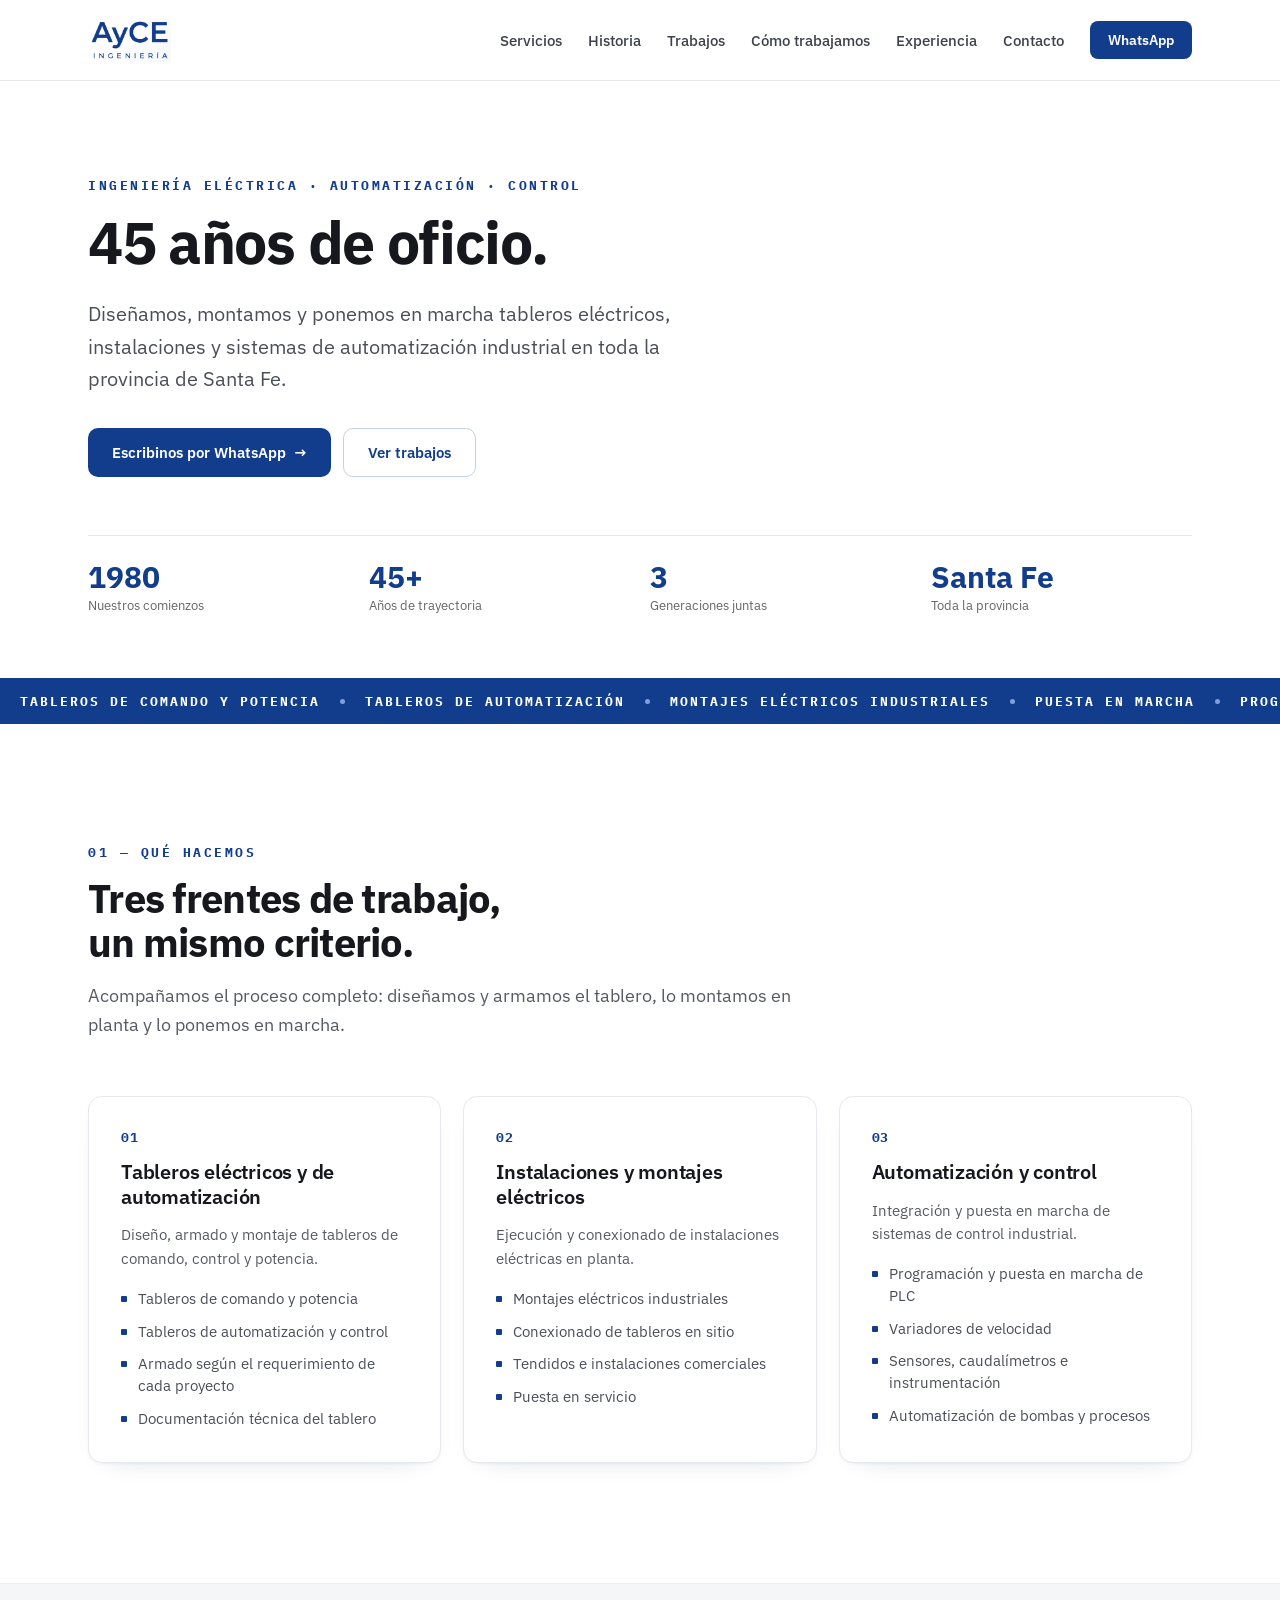
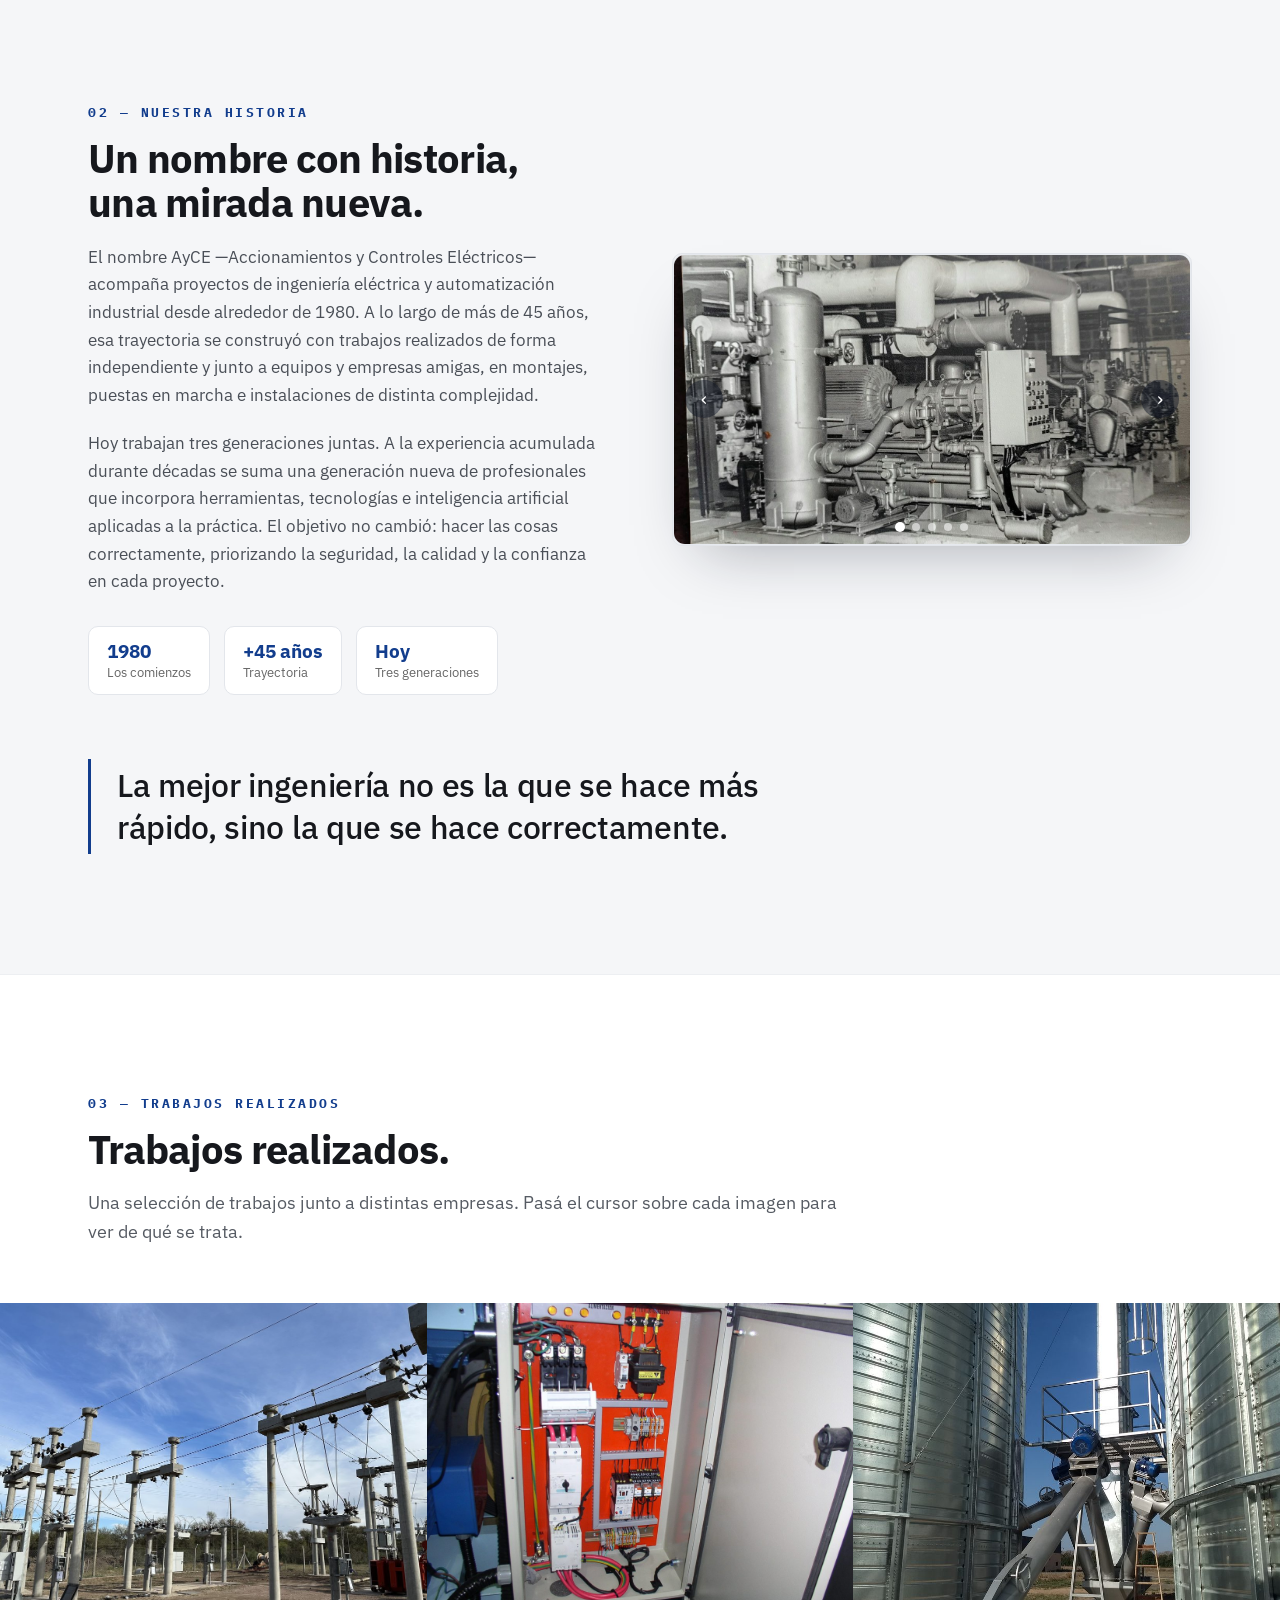
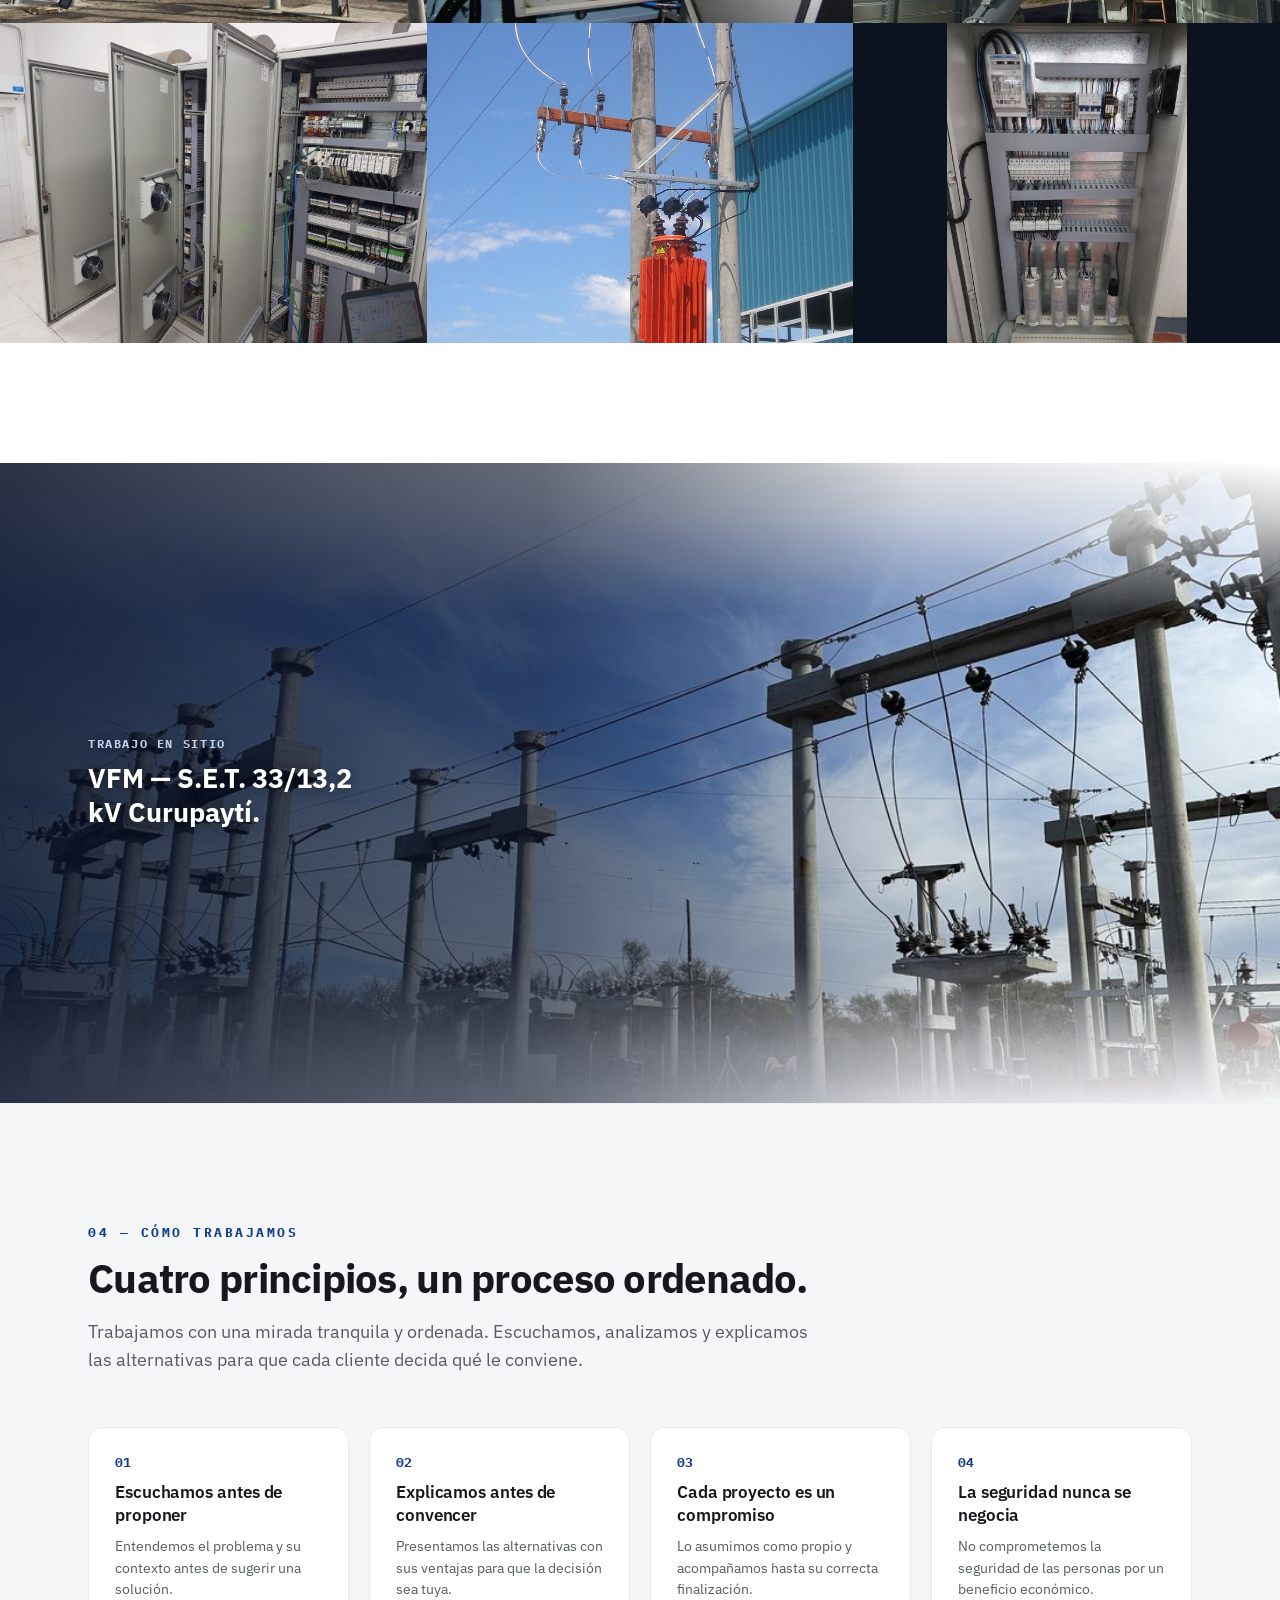
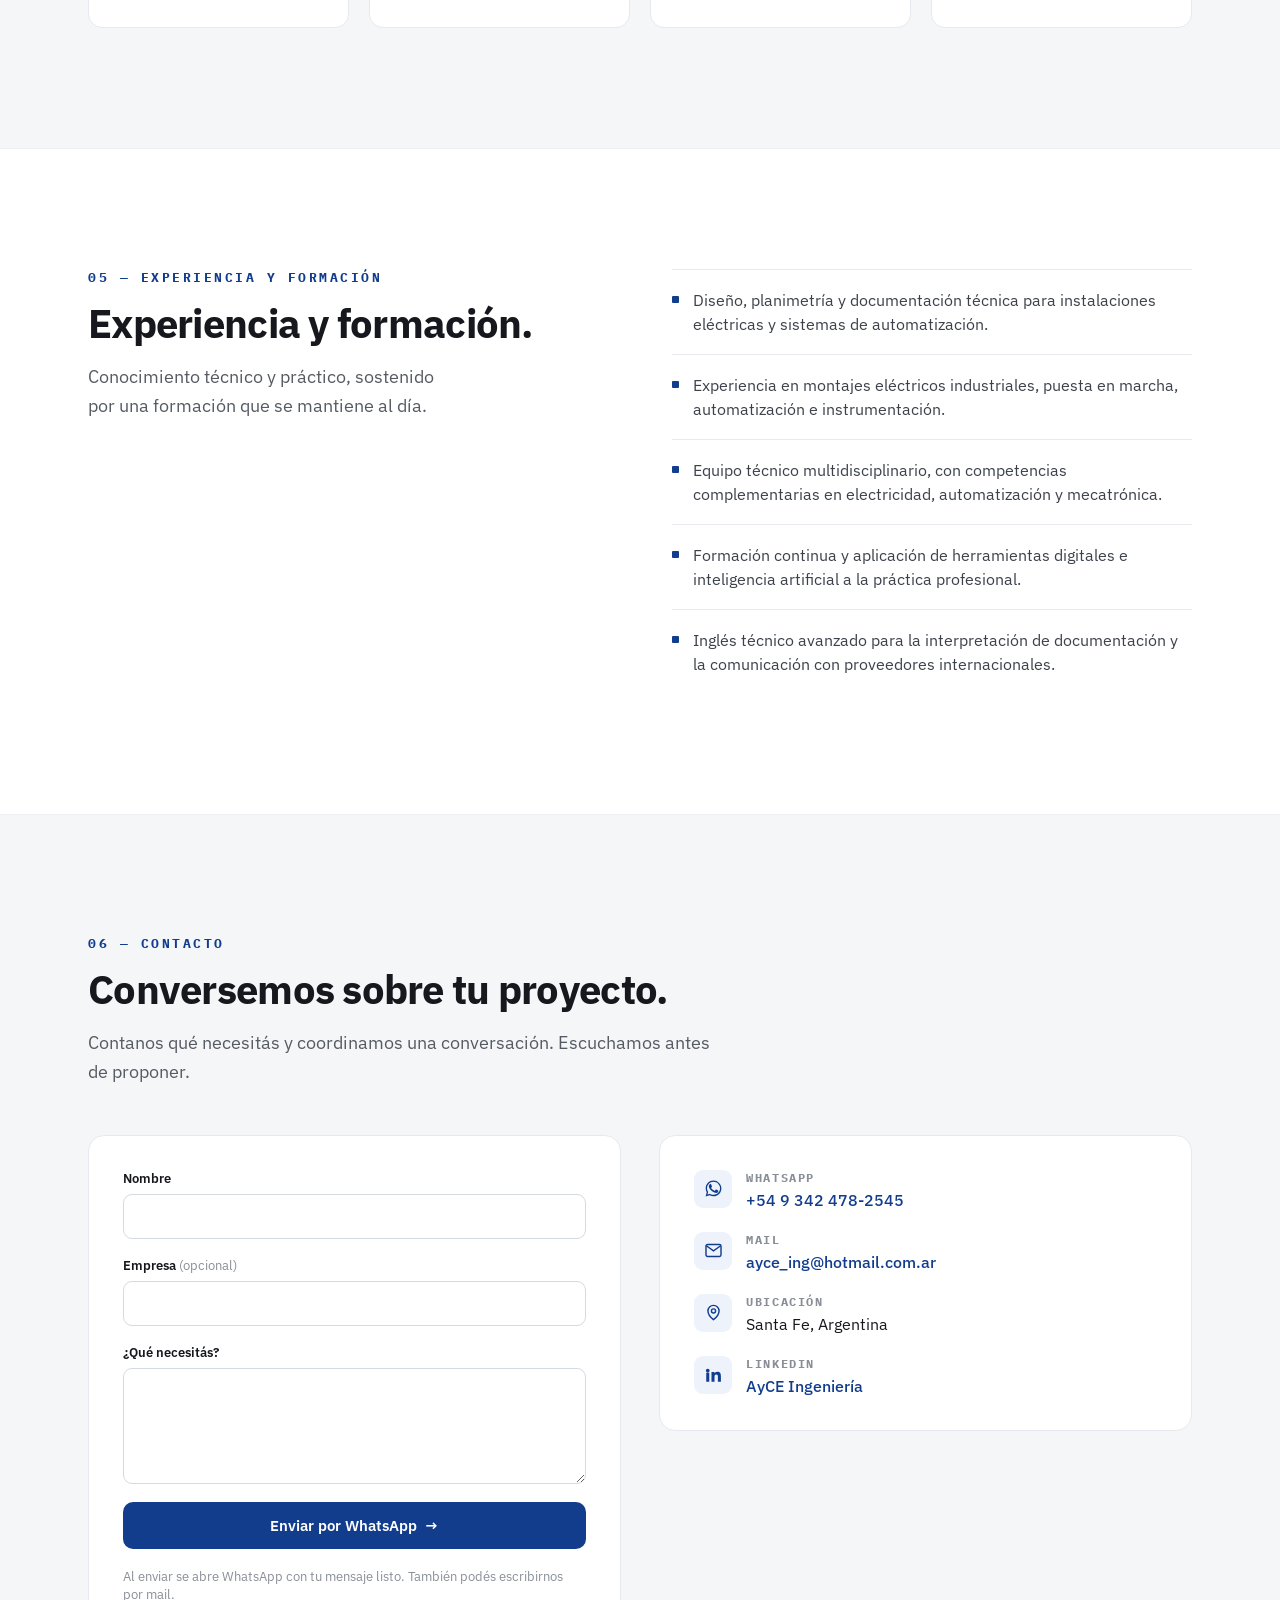
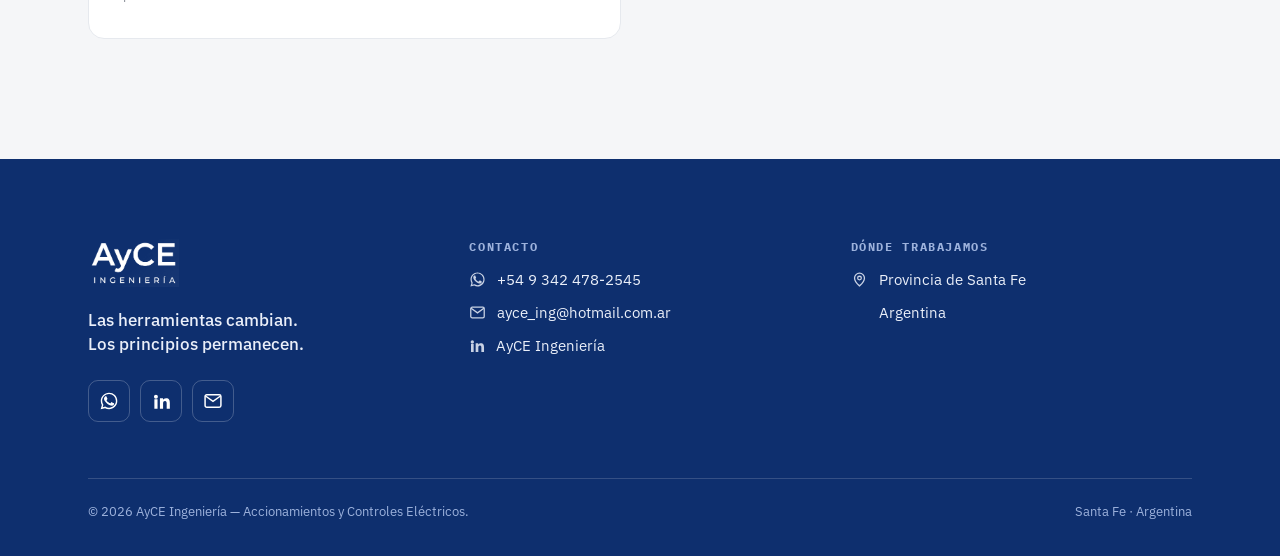
==== index.html @ 4e1f0433 "Fix final imagenes seccion 3" ====
<!DOCTYPE html>
<html lang="es">
<head>
<meta charset="utf-8">
<meta name="viewport" content="width=device-width, initial-scale=1">
<title>AyCE Ingeniería — Ingeniería eléctrica y automatización en Santa Fe</title>
<meta name="description" content="Diseñamos, montamos y ponemos en marcha tableros eléctricos, instalaciones y sistemas de automatización industrial en la provincia de Santa Fe. 45 años de oficio, con las herramientas de hoy.">
<link rel="canonical" href="https://ayceingenieria.com.ar/">
<meta name="theme-color" content="#123D8D">

<meta property="og:type" content="website">
<meta property="og:locale" content="es_AR">
<meta property="og:site_name" content="AyCE Ingeniería">
<meta property="og:title" content="AyCE Ingeniería — Ingeniería eléctrica y automatización en Santa Fe">
<meta property="og:description" content="Tableros, instalaciones y automatización industrial en Santa Fe. 45 años de oficio, con las herramientas de hoy.">
<meta property="og:url" content="https://ayceingenieria.com.ar/">
<meta property="og:image" content="https://ayceingenieria.com.ar/assets/og-card-ayce.jpg">
<meta property="og:image:width" content="1200">
<meta property="og:image:height" content="630">
<meta name="twitter:card" content="summary_large_image">
<meta name="twitter:title" content="AyCE Ingeniería — Ingeniería eléctrica y automatización en Santa Fe">
<meta name="twitter:description" content="Tableros, instalaciones y automatización industrial en Santa Fe.">
<meta name="twitter:image" content="https://ayceingenieria.com.ar/assets/og-card-ayce.jpg">

<link rel="icon" type="image/png" sizes="32x32" href="assets/favicon-32.png">
<link rel="icon" type="image/png" sizes="512x512" href="assets/favicon-512.png">
<link rel="apple-touch-icon" href="assets/apple-touch-icon.png">

<script type="application/ld+json">{"@context":"https://schema.org","@type":"ProfessionalService","name":"AyCE Ingeniería","alternateName":"Accionamientos y Controles Eléctricos","description":"Ingeniería eléctrica, automatización y control industrial en la provincia de Santa Fe, Argentina. Tableros eléctricos y de automatización, instalaciones y montajes, puesta en marcha de sistemas de control.","url":"https://ayceingenieria.com.ar/","email":"ayce_ing@hotmail.com.ar","telephone":"+5493424782545","areaServed":{"@type":"State","name":"Santa Fe, Argentina"},"address":{"@type":"PostalAddress","addressRegion":"Santa Fe","addressCountry":"AR"},"sameAs":["https://www.linkedin.com/company/ayce-ingeniería"],"knowsAbout":["Tableros eléctricos","Tableros de automatización","Automatización industrial","PLC","Variadores de velocidad","Instalaciones eléctricas","Puesta en marcha","Instrumentación"]}</script>

<link rel="preconnect" href="https://fonts.googleapis.com">
<link rel="preconnect" href="https://fonts.gstatic.com" crossorigin>
<link href="https://fonts.googleapis.com/css2?family=IBM+Plex+Mono:wght@400;500;700&family=IBM+Plex+Sans:wght@400;500;600;700&display=swap" rel="stylesheet">

<style>
:root{
  --azul:#123D8D; --azul-osc:#0E2F6E; --azul-claro:#EDF2FB; --borde-azul:#C4D0E8;
  --tinta:#16181D; --texto:#3c414a; --texto-2:#565b63; --tenue:#8a8f97;
  --linea:#E6E9EE; --linea-2:#E8E8E8; --fondo-2:#F5F6F8;
  --mono:'IBM Plex Mono',ui-monospace,monospace;
}
*{box-sizing:border-box;margin:0;padding:0}
html{scroll-behavior:smooth}
body{font-family:'IBM Plex Sans',system-ui,-apple-system,sans-serif;color:var(--tinta);background:#fff;-webkit-font-smoothing:antialiased;text-rendering:optimizeLegibility;overflow-x:hidden}
img{display:block;max-width:100%}
a{color:var(--azul);text-decoration:none}
a:hover{color:var(--azul-osc)}
button{font-family:inherit}
:focus-visible{outline:2px solid var(--azul);outline-offset:3px;border-radius:3px}
::selection{background:var(--azul);color:#fff}
ul,ol{list-style:none}

.wrap{max-width:1200px;margin:0 auto;padding:0 clamp(20px,5vw,48px)}
section{scroll-margin-top:96px}
@media(max-width:900px){section{scroll-margin-top:86px}}
.pad{padding:clamp(64px,10vw,120px) 0}
.gris{background:var(--fondo-2);border-top:1px solid #EDEFF2;border-bottom:1px solid #EDEFF2}
.eyebrow{font-family:var(--mono);font-size:12.5px;letter-spacing:.2em;text-transform:uppercase;color:var(--azul);font-weight:700}
h2{font-size:clamp(1.7rem,3.4vw,2.5rem);line-height:1.1;letter-spacing:-.018em;font-weight:700;color:var(--tinta);margin:16px 0 0;text-wrap:balance}
.lede{margin:18px 0 0;font-size:clamp(1rem,1.4vw,1.12rem);line-height:1.6;color:var(--texto-2);text-wrap:pretty}
.btn{display:inline-flex;align-items:center;justify-content:center;gap:8px;background:var(--azul);color:#fff;padding:14px 24px;border:none;border-radius:10px;font-weight:600;font-size:15px;cursor:pointer;transition:background .2s,transform .2s}
.btn:hover{background:var(--azul-osc);color:#fff;transform:translateY(-2px)}
.btn-2{background:#fff;color:var(--azul);border:1px solid var(--borde-azul)}
.btn-2:hover{background:#F3F6FC;border-color:var(--azul);color:var(--azul);transform:none}

/* banda deslizante de palabras clave */
.ticker{background:var(--azul);overflow:hidden;position:relative}
.ticker-track{display:flex;width:max-content;animation:tick 46s linear infinite}
@media (hover:hover) and (pointer:fine){.ticker-track:hover{animation-play-state:paused}}
.ticker-group{display:flex;align-items:center;flex:0 0 auto}
.ticker-item{display:inline-flex;align-items:center;gap:20px;padding:15px 0;color:#fff;font-family:var(--mono);font-size:12.5px;font-weight:700;letter-spacing:.16em;text-transform:uppercase;white-space:nowrap}
.ticker-item::after{content:'';width:5px;height:5px;border-radius:50%;background:#7FA0DA;flex:0 0 auto}
.ticker-item{padding-left:20px}
@keyframes tick{from{transform:translateX(0)}to{transform:translateX(-50%)}}
@media(prefers-reduced-motion:reduce){
  .ticker-track{animation:none}
  .ticker{overflow-x:auto}
}

/* header */
header{position:sticky;top:0;z-index:60;background:rgba(255,255,255,.9);backdrop-filter:saturate(1.4) blur(12px);-webkit-backdrop-filter:saturate(1.4) blur(12px);border-bottom:1px solid var(--linea-2)}
.nav{height:80px;display:flex;align-items:center;justify-content:space-between;gap:20px}
.nav .logo img{height:44px;width:auto}
.nav-desk{display:flex;align-items:center;gap:26px}
.nav-desk a.link{font-size:15px;color:var(--texto);font-weight:500;transition:color .18s}
.nav-desk a.link:hover{color:var(--azul)}
.nav-wa{background:var(--azul);color:#fff;padding:10px 18px;border-radius:8px;font-size:14px;font-weight:600;white-space:nowrap;transition:background .2s}
.nav-wa:hover{background:var(--azul-osc);color:#fff}
.burger{display:none;align-items:center;justify-content:center;width:44px;height:44px;border:1px solid #E1E4E9;border-radius:9px;background:#fff;cursor:pointer}
.menu-mob{display:none;border-top:1px solid var(--linea-2);background:#fff;padding:10px clamp(20px,5vw,48px) 22px}
.menu-mob a{padding:14px 2px;font-size:16px;color:var(--tinta);font-weight:500;border-bottom:1px solid #F0F1F4;display:block}
.menu-mob .btn{margin-top:16px;width:100%}
@media(max-width:900px){
  .nav-desk{display:none}
  .burger{display:inline-flex}
  .menu-mob.open{display:block}
  .nav{height:70px}
  .nav .logo img{height:38px}
}

/* hero */
.hero{padding:clamp(52px,8vw,96px) 0 clamp(44px,5vw,64px)}
.hero-top{max-width:1000px}
.hero-grid{display:grid;grid-template-columns:1.05fr .95fr;gap:clamp(32px,5vw,64px);align-items:center;margin-top:clamp(28px,3.5vw,44px)}
.hero h1{font-size:clamp(2.2rem,5.4vw,3.7rem);line-height:1.06;letter-spacing:-.022em;font-weight:700;margin:18px 0 0;color:var(--tinta)}
.hero .sub{margin:24px 0 0;font-size:clamp(1.05rem,1.6vw,1.28rem);line-height:1.6;color:#4a4f57;max-width:52ch;text-wrap:pretty}
.hero-ctas{display:flex;flex-wrap:wrap;gap:12px;margin-top:32px}
.stats{display:grid;grid-template-columns:repeat(auto-fit,minmax(150px,1fr));gap:24px 20px;margin-top:clamp(40px,5vw,58px);padding-top:26px;border-top:1px solid #E3E6EB}
.stats .n{font-size:clamp(1.5rem,2.4vw,1.9rem);font-weight:700;color:var(--azul);line-height:1}
.stats .l{font-size:13px;color:#666;margin-top:5px}
.hero-img{width:100%;height:auto;aspect-ratio:4/5;object-fit:cover;border-radius:10px;border:1px solid #E2E5EA;box-shadow:0 30px 60px -30px rgba(16,24,40,.35)}
.hist-img{aspect-ratio:4/5}

/* carrusel de historia */
.hist-carousel{position:relative;aspect-ratio:16/9;border-radius:10px;overflow:hidden;border:1px solid #E2E5EA;box-shadow:0 30px 60px -30px rgba(16,24,40,.35);background:#EEF0F3}
.hist-track{display:flex;width:100%;height:100%;transition:transform .55s cubic-bezier(.4,0,.2,1)}
.hist-slide{flex:0 0 100%;height:100%;margin:0}
.hist-slide img{width:100%;height:100%;object-fit:cover;display:block}
.hist-slide.vertical img{object-position:center 50%}
.hist-arrow{position:absolute;top:50%;transform:translateY(-50%);width:38px;height:38px;border-radius:50%;border:none;background:rgba(10,16,32,.45);color:#fff;font-size:20px;line-height:1;cursor:pointer;display:flex;align-items:center;justify-content:center;transition:background .2s;z-index:2}
.hist-arrow:hover{background:rgba(10,16,32,.7)}
.hist-arrow.prev{left:12px}
.hist-arrow.next{right:12px}
.hist-dots{position:absolute;left:0;right:0;bottom:14px;display:flex;justify-content:center;gap:8px;z-index:2}
.hist-dots button{width:8px;height:8px;border-radius:50%;border:none;background:rgba(255,255,255,.55);padding:0;cursor:pointer;transition:background .2s,transform .2s}
.hist-dots button[aria-selected="true"]{background:#fff;transform:scale(1.25)}
@media(prefers-reduced-motion:reduce){.hist-track{transition:none}}

@media(max-width:860px){.hero-grid{grid-template-columns:1fr}}

/* servicios */
.cards{margin-top:clamp(36px,5vw,56px);display:grid;grid-template-columns:repeat(auto-fit,minmax(280px,1fr));gap:22px}
.card{border:1px solid var(--linea);border-radius:14px;padding:clamp(24px,3vw,32px);background:#fff;display:flex;flex-direction:column;gap:14px;box-shadow:0 1px 2px rgba(16,24,40,.04),0 10px 26px -20px rgba(16,24,40,.28);transition:border-color .25s,box-shadow .25s,transform .25s}
.card:hover{border-color:var(--borde-azul);box-shadow:0 20px 40px -28px rgba(16,24,40,.3);transform:translateY(-4px)}
.card .n{font-family:var(--mono);font-size:13px;font-weight:700;color:var(--azul);letter-spacing:.05em}
.card h3{font-size:1.24rem;line-height:1.25;font-weight:600;letter-spacing:-.01em}
.card p{font-size:15px;line-height:1.55;color:var(--texto-2)}
.card ul{display:flex;flex-direction:column;gap:11px;margin-top:4px}
.card li{display:flex;gap:11px;align-items:flex-start;font-size:14.5px;color:#4a4f57;line-height:1.5}
.dot{flex:0 0 auto;width:6px;height:6px;background:var(--azul);border-radius:1px;margin-top:8px}

/* historia */
.dos-col{display:grid;grid-template-columns:repeat(auto-fit,minmax(300px,1fr));gap:clamp(32px,5vw,64px);align-items:center}
.hist p:not(.eyebrow){margin:20px 0 0;font-size:1.05rem;line-height:1.65;color:#4a4f57;text-wrap:pretty}
.pills{display:flex;flex-wrap:wrap;gap:14px;margin-top:30px}
.pill{background:#fff;border:1px solid #E3E6EB;border-radius:10px;padding:14px 18px}
.pill .a{font-size:1.2rem;font-weight:700;color:var(--azul);line-height:1}
.pill .b{font-size:12.5px;color:#666;margin-top:4px}
blockquote{margin:clamp(40px,6vw,64px) 0 0;border-left:3px solid var(--azul);padding:6px 0 6px 26px;font-size:clamp(1.3rem,2.7vw,2rem);line-height:1.3;font-weight:500;letter-spacing:-.01em;max-width:900px;text-wrap:balance}

/* galería */
.chips{display:flex;flex-wrap:wrap;gap:9px}
.chip{border:1px solid #D5D9E0;background:#fff;color:var(--texto);padding:9px 18px;border-radius:999px;font-size:14px;font-weight:500;cursor:pointer;transition:background .18s,color .18s,border-color .18s}
.chip:hover{border-color:var(--azul);color:var(--azul)}
.chip[aria-pressed="true"]{background:var(--azul);color:#fff;border-color:var(--azul)}
.arrows{display:flex;gap:8px}
.arrow{width:44px;height:44px;border:1px solid #D5D9E0;background:#fff;border-radius:10px;cursor:pointer;font-size:20px;color:var(--tinta);display:flex;align-items:center;justify-content:center;transition:border-color .2s,color .2s}
.arrow:hover{border-color:var(--azul);color:var(--azul)}
.track{margin-top:22px;display:flex;gap:16px;overflow-x:auto;scroll-snap-type:x mandatory;padding:2px 2px 18px;-webkit-overflow-scrolling:touch;scrollbar-width:thin;scrollbar-color:#c8cdd6 transparent;transition:opacity .3s ease}
.track::-webkit-scrollbar{height:8px}
.track::-webkit-scrollbar-track{background:transparent}
.track::-webkit-scrollbar-thumb{background:#cdd2db;border-radius:8px}
figure{flex:0 0 clamp(240px,74vw,318px);scroll-snap-align:start;background:#fff;border:1px solid var(--linea);border-radius:12px;overflow:hidden;display:flex;flex-direction:column}
figure img{width:100%;height:auto;aspect-ratio:3/4;object-fit:cover;background:#EEF0F3}
figcaption{padding:15px 16px 16px;display:flex;flex-direction:column;gap:11px;flex:1}
figcaption p{font-size:14px;line-height:1.45;color:var(--texto);flex:1}
.tags{display:flex;flex-wrap:wrap;gap:6px}
.tag{font-family:var(--mono);font-size:10.5px;font-weight:700;letter-spacing:.07em;text-transform:uppercase;color:var(--azul);background:var(--azul-claro);border-radius:5px;padding:3px 8px}
/* trabajos — grilla a todo el ancho, tarjetas que se dan vuelta */
.flip-grid{margin-top:clamp(36px,5vw,56px);width:100vw;position:relative;left:50%;right:50%;margin-left:-50vw;margin-right:-50vw;display:grid;grid-template-columns:repeat(3,1fr);gap:0}
.flip-card{aspect-ratio:4/3;perspective:1200px}
.flip-inner{position:relative;width:100%;height:100%;text-align:left;transition:transform .6s cubic-bezier(.4,0,.2,1);transform-style:preserve-3d}
.flip-card:hover .flip-inner,.flip-card:focus-within .flip-inner{transform:rotateY(180deg)}
.flip-front,.flip-back{position:absolute;inset:0;-webkit-backface-visibility:hidden;backface-visibility:hidden;overflow:hidden}
.flip-front img{width:100%;height:100%;object-fit:cover;display:block}
.flip-front.contain{background:#0B1220}
.flip-front.contain img{object-fit:contain}
.flip-back{transform:rotateY(180deg);background:var(--azul);color:#fff;display:flex;flex-direction:column;justify-content:center;padding:clamp(24px,4vw,44px)}
.flip-back h3{font-size:clamp(1rem,1.6vw,1.2rem);line-height:1.3;font-weight:700;letter-spacing:-.01em}
.flip-back p{margin-top:12px;font-size:14px;line-height:1.55;color:#DCE5F7}
@media(max-width:860px){.flip-grid{grid-template-columns:repeat(2,1fr)}}
@media(max-width:560px){.flip-grid{grid-template-columns:1fr}.flip-card{aspect-ratio:16/11}}
@media(prefers-reduced-motion:reduce){
  .flip-card{aspect-ratio:auto;perspective:none}
  .flip-inner{position:static;transition:none;transform:none!important}
  .flip-front{position:static;aspect-ratio:4/3}
  .flip-back{position:static;transform:none}
}

/* banda */
.banda{position:relative;height:clamp(320px,50vw,660px);overflow:hidden;isolation:isolate}
.banda img{width:100%;height:100%;object-fit:cover;object-position:center 42%}
.banda::before,.banda::after{content:'';position:absolute;left:0;right:0;z-index:2;pointer-events:none}
.banda::before{top:0;height:clamp(80px,13vw,150px);background:linear-gradient(to bottom,#fff 0%,rgba(255,255,255,.72) 38%,rgba(255,255,255,0) 100%)}
.banda::after{bottom:0;height:clamp(80px,13vw,150px);background:linear-gradient(to top,var(--fondo-2) 0%,rgba(245,246,248,.72) 38%,rgba(245,246,248,0) 100%)}
.banda .cap{position:absolute;inset:0;z-index:3;display:flex;align-items:center;background:linear-gradient(to right,rgba(7,16,38,.86) 0%,rgba(7,16,38,.62) 42%,rgba(7,16,38,.12) 72%,rgba(7,16,38,0) 100%)}
.banda .cap .in{max-width:1200px;width:100%;margin:0 auto;padding:0 clamp(20px,5vw,48px);color:#fff}
.banda .cap .t{font-family:var(--mono);font-size:11.5px;font-weight:700;letter-spacing:.14em;text-transform:uppercase;color:#BFD0EE;text-shadow:0 1px 8px rgba(0,0,0,.5)}
.banda .cap .d{margin-top:10px;font-size:clamp(1.15rem,2.4vw,1.7rem);font-weight:700;line-height:1.25;max-width:19ch;text-wrap:balance;text-shadow:0 2px 14px rgba(0,0,0,.55)}

/* proceso */
.pcards{margin-top:clamp(34px,5vw,52px);display:grid;grid-template-columns:repeat(auto-fit,minmax(240px,1fr));gap:20px}
.pcard{background:#fff;border:1px solid var(--linea);border-radius:14px;padding:26px;display:flex;flex-direction:column;gap:10px}
.pcard .n{font-family:var(--mono);font-size:13px;color:var(--azul);font-weight:700}
.pcard h3{font-size:1.08rem;line-height:1.3;font-weight:600;letter-spacing:-.005em}
.pcard p{font-size:14px;line-height:1.55;color:var(--texto-2)}

/* experiencia */
.form-list li{display:flex;gap:14px;align-items:flex-start;padding:18px 0;border-top:1px solid var(--linea);font-size:15.5px;line-height:1.55;color:var(--texto)}
.form-list .dot{width:7px;height:7px}

/* contacto */
.contacto-grid{margin-top:clamp(32px,4vw,48px);display:grid;grid-template-columns:repeat(auto-fit,minmax(300px,1fr));gap:clamp(24px,3vw,40px);align-items:start}
form.caja,.datos{background:#fff;border:1px solid var(--linea);border-radius:16px;padding:clamp(24px,3vw,34px)}
form.caja{display:flex;flex-direction:column;gap:18px}
.campo{display:flex;flex-direction:column;gap:7px}
label{font-size:13px;font-weight:600;color:var(--tinta)}
label span{color:var(--tenue);font-weight:400}
input,textarea{width:100%;padding:12px 14px;border:1px solid #D5DAE2;border-radius:9px;font-size:15px;color:var(--tinta);background:#fff;font-family:inherit;transition:border-color .18s,box-shadow .18s}
textarea{resize:vertical;line-height:1.5}
input:focus,textarea:focus{outline:none;border-color:var(--azul);box-shadow:0 0 0 3px rgba(18,61,141,.13)}
.nota{font-size:12.5px;color:var(--tenue);line-height:1.5}
.datos{display:flex;flex-direction:column;gap:22px}
.dato-lab{font-family:var(--mono);font-size:11.5px;font-weight:700;letter-spacing:.14em;text-transform:uppercase;color:var(--tenue);margin-bottom:5px}
.dato-val{font-size:15.5px;color:var(--tinta)}
.dato-item{display:flex;gap:14px;align-items:flex-start}
.dato-ico{flex:0 0 auto;width:38px;height:38px;border-radius:9px;background:var(--azul-claro);display:flex;align-items:center;justify-content:center;color:var(--azul)}

/* footer */
footer{background:var(--azul-osc);color:#fff;padding:clamp(48px,7vw,80px) 0 36px}
.f-grid{display:grid;grid-template-columns:repeat(auto-fit,minmax(260px,1fr));gap:40px;align-items:start}
footer img.f-logo{height:48px;width:auto}
.f-claim{margin-top:22px;font-size:1.05rem;line-height:1.4;font-weight:500;color:#EAEFF9;max-width:26ch;text-wrap:balance}
.f-tit{font-family:var(--mono);font-size:11.5px;font-weight:700;letter-spacing:.14em;text-transform:uppercase;color:#9DB2DC;margin-bottom:16px}
.f-links{display:flex;flex-direction:column;gap:14px}
.f-link{display:inline-flex;align-items:center;gap:11px;color:#EAEFF9;font-size:14.5px;transition:color .18s}
.f-link:hover{color:#fff}
.f-link svg{flex:0 0 auto;opacity:.85}
.f-link:hover svg{opacity:1}
.f-social{display:flex;gap:10px;margin-top:24px}
.f-social a{width:42px;height:42px;border-radius:10px;border:1px solid rgba(255,255,255,.22);display:flex;align-items:center;justify-content:center;color:#fff;transition:background .2s,border-color .2s}
.f-social a:hover{background:rgba(255,255,255,.12);border-color:rgba(255,255,255,.45);color:#fff}
.f-bottom{margin-top:clamp(36px,5vw,56px);padding-top:24px;border-top:1px solid rgba(255,255,255,.16);display:flex;flex-wrap:wrap;gap:10px;justify-content:space-between;font-size:13px;color:#9DB2DC}

/* reveal */
[data-reveal]{opacity:0;transform:translateY(14px);transition:opacity .6s ease,transform .6s ease}
[data-reveal].vis{opacity:1;transform:none}
@media(prefers-reduced-motion:reduce){
  html{scroll-behavior:auto}
  *{animation:none!important;transition:none!important}
  [data-reveal]{opacity:1!important;transform:none!important}
  .track{scroll-behavior:auto}
}
</style>
</head>
<body>

<header>
  <div class="wrap nav">
    <a class="logo" href="#inicio" aria-label="AyCE Ingeniería — inicio">
      <img src="assets/logo-blue.png" alt="AyCE Ingeniería" width="1039" height="548">
    </a>
    <nav class="nav-desk" aria-label="Navegación principal">
      <a class="link" href="#servicios">Servicios</a>
      <a class="link" href="#historia">Historia</a>
      <a class="link" href="#trabajos">Trabajos</a>
      <a class="link" href="#proceso">Cómo trabajamos</a>
      <a class="link" href="#experiencia">Experiencia</a>
      <a class="link" href="#contacto">Contacto</a>
      <a class="nav-wa" href="https://wa.me/5493424782545?text=Hola%2C%20quisiera%20consultar%20por%20un%20proyecto." target="_blank" rel="noopener">WhatsApp</a>
    </nav>
    <button class="burger" type="button" id="burger" aria-label="Abrir menú" aria-expanded="false" aria-controls="menu-mob">
      <svg width="22" height="16" viewBox="0 0 22 16" aria-hidden="true"><rect y="0" width="22" height="2" rx="1" fill="#16181D"/><rect y="7" width="22" height="2" rx="1" fill="#16181D"/><rect y="14" width="22" height="2" rx="1" fill="#16181D"/></svg>
    </button>
  </div>
  <div class="menu-mob" id="menu-mob">
    <nav aria-label="Navegación móvil">
      <a href="#servicios">Servicios</a>
      <a href="#historia">Historia</a>
      <a href="#trabajos">Trabajos</a>
      <a href="#proceso">Cómo trabajamos</a>
      <a href="#experiencia">Experiencia</a>
      <a href="#contacto">Contacto</a>
      <a class="btn" href="https://wa.me/5493424782545?text=Hola%2C%20quisiera%20consultar%20por%20un%20proyecto." target="_blank" rel="noopener">Escribinos por WhatsApp</a>
    </nav>
  </div>
</header>

<main id="inicio">

  <section class="hero">
    <div class="wrap">
      <div class="hero-top" data-reveal>
        <p class="eyebrow">Ingeniería eléctrica · Automatización · Control</p>
        <h1>45 años de oficio.</h1>
        <p class="sub">Diseñamos, montamos y ponemos en marcha tableros eléctricos, instalaciones y sistemas de automatización industrial en toda la provincia de Santa Fe.</p>
        <div class="hero-ctas">
          <a class="btn" href="https://wa.me/5493424782545?text=Hola%2C%20quisiera%20consultar%20por%20un%20proyecto." target="_blank" rel="noopener">Escribinos por WhatsApp <span aria-hidden="true">→</span></a>
          <a class="btn btn-2" href="#trabajos">Ver trabajos</a>
        </div>
      </div>
      <div class="stats" data-reveal>
        <div><div class="n">1980</div><div class="l">Nuestros comienzos</div></div>
        <div><div class="n">45+</div><div class="l">Años de trayectoria</div></div>
        <div><div class="n">3</div><div class="l">Generaciones juntas</div></div>
        <div><div class="n">Santa&nbsp;Fe</div><div class="l">Toda la provincia</div></div>
      </div>
    </div>
  </section>

  <div class="ticker" role="marquee" aria-label="Especialidades de AyCE Ingeniería">
    <div class="ticker-track"><div class="ticker-group"><span class="ticker-item">Tableros de comando y potencia</span><span class="ticker-item">Tableros de automatización</span><span class="ticker-item">Montajes eléctricos industriales</span><span class="ticker-item">Puesta en marcha</span><span class="ticker-item">Programación de PLC</span><span class="ticker-item">Variadores de velocidad</span><span class="ticker-item">Instrumentación</span><span class="ticker-item">Control industrial</span><span class="ticker-item">Documentación técnica</span><span class="ticker-item">Santa Fe · Argentina</span></div><div class="ticker-group" aria-hidden="true"><span class="ticker-item">Tableros de comando y potencia</span><span class="ticker-item">Tableros de automatización</span><span class="ticker-item">Montajes eléctricos industriales</span><span class="ticker-item">Puesta en marcha</span><span class="ticker-item">Programación de PLC</span><span class="ticker-item">Variadores de velocidad</span><span class="ticker-item">Instrumentación</span><span class="ticker-item">Control industrial</span><span class="ticker-item">Documentación técnica</span><span class="ticker-item">Santa Fe · Argentina</span></div></div>
  </div>

  <section id="servicios" class="pad">
    <div class="wrap">
      <div data-reveal style="max-width:720px">
        <p class="eyebrow">01 — Qué hacemos</p>
        <h2>Tres frentes de trabajo, un mismo criterio.</h2>
        <p class="lede">Acompañamos el proceso completo: diseñamos y armamos el tablero, lo montamos en planta y lo ponemos en marcha.</p>
      </div>
      <div class="cards">
        <article class="card" data-reveal>
          <span class="n">01</span>
          <h3>Tableros eléctricos y de automatización</h3>
          <p>Diseño, armado y montaje de tableros de comando, control y potencia.</p>
          <ul>
            <li><span class="dot"></span><span>Tableros de comando y potencia</span></li>
            <li><span class="dot"></span><span>Tableros de automatización y control</span></li>
            <li><span class="dot"></span><span>Armado según el requerimiento de cada proyecto</span></li>
            <li><span class="dot"></span><span>Documentación técnica del tablero</span></li>
          </ul>
        </article>
        <article class="card" data-reveal>
          <span class="n">02</span>
          <h3>Instalaciones y montajes eléctricos</h3>
          <p>Ejecución y conexionado de instalaciones eléctricas en planta.</p>
          <ul>
            <li><span class="dot"></span><span>Montajes eléctricos industriales</span></li>
            <li><span class="dot"></span><span>Conexionado de tableros en sitio</span></li>
            <li><span class="dot"></span><span>Tendidos e instalaciones comerciales</span></li>
            <li><span class="dot"></span><span>Puesta en servicio</span></li>
          </ul>
        </article>
        <article class="card" data-reveal>
          <span class="n">03</span>
          <h3>Automatización y control</h3>
          <p>Integración y puesta en marcha de sistemas de control industrial.</p>
          <ul>
            <li><span class="dot"></span><span>Programación y puesta en marcha de PLC</span></li>
            <li><span class="dot"></span><span>Variadores de velocidad</span></li>
            <li><span class="dot"></span><span>Sensores, caudalímetros e instrumentación</span></li>
            <li><span class="dot"></span><span>Automatización de bombas y procesos</span></li>
          </ul>
        </article>
      </div>
    </div>
  </section>

  <section id="historia" class="pad gris">
    <div class="wrap">
      <div class="dos-col">
        <div class="hist" data-reveal>
          <p class="eyebrow">02 — Nuestra historia</p>
          <h2>Un nombre con historia, una mirada nueva.</h2>
          <p>El nombre AyCE —Accionamientos y Controles Eléctricos— acompaña proyectos de ingeniería eléctrica y automatización industrial desde alrededor de 1980. A lo largo de más de 45 años, esa trayectoria se construyó con trabajos realizados de forma independiente y junto a equipos y empresas amigas, en montajes, puestas en marcha e instalaciones de distinta complejidad.</p>
          <p>Hoy trabajan tres generaciones juntas. A la experiencia acumulada durante décadas se suma una generación nueva de profesionales que incorpora herramientas, tecnologías e inteligencia artificial aplicadas a la práctica. El objetivo no cambió: hacer las cosas correctamente, priorizando la seguridad, la calidad y la confianza en cada proyecto.</p>
          <div class="pills">
            <div class="pill"><div class="a">1980</div><div class="b">Los comienzos</div></div>
            <div class="pill"><div class="a">+45 años</div><div class="b">Trayectoria</div></div>
            <div class="pill"><div class="a">Hoy</div><div class="b">Tres generaciones</div></div>
          </div>
        </div>
        <div class="hist-carousel" data-reveal aria-roledescription="carrusel" aria-label="Fotos históricas de AyCE Ingeniería">
          <div class="hist-track" id="histTrack">
            <figure class="hist-slide"><img src="fotos_historia/historia-01.jpg" loading="lazy" alt="Sala de máquinas industrial con compresores y tableros, foto de archivo de AyCE Ingeniería"></figure>
            <figure class="hist-slide"><img src="fotos_historia/historia-02.jpg" loading="lazy" alt="Detalle de compresor industrial con tablero de instrumentos, foto de archivo de AyCE Ingeniería"></figure>
            <figure class="hist-slide"><img src="fotos_historia/historia-03.jpg" loading="lazy" alt="Puesta en marcha de un sistema con controlador y computadora, foto de archivo de AyCE Ingeniería"></figure>
            <figure class="hist-slide"><img src="fotos_historia/historia-05.jpg" loading="lazy" alt="Oficina de dibujo técnico con planos y equipo de trabajo, foto de archivo de AyCE Ingeniería"></figure>
            <figure class="hist-slide vertical"><img src="fotos_historia/historia-06.jpg" loading="lazy" alt="Trabajo en planta con computadora portátil, foto de archivo de AyCE Ingeniería"></figure>
          </div>
          <button class="hist-arrow prev" type="button" id="histPrev" aria-label="Foto anterior">‹</button>
          <button class="hist-arrow next" type="button" id="histNext" aria-label="Foto siguiente">›</button>
          <div class="hist-dots" id="histDots" role="tablist" aria-label="Seleccionar foto"></div>
        </div>
      </div>
      <blockquote data-reveal>La mejor ingeniería no es la que se hace más rápido, sino la que se hace correctamente.</blockquote>
    </div>
  </section>

  <section id="trabajos" class="pad">
    <div class="wrap">
      <div data-reveal style="max-width:760px">
        <p class="eyebrow">03 — Trabajos realizados</p>
        <h2>Trabajos realizados.</h2>
        <p class="lede">Una selección de trabajos junto a distintas empresas. Pasá el cursor sobre cada imagen para ver de qué se trata.</p>
      </div>
      <div class="flip-grid">
        <div class="flip-card" data-reveal tabindex="0">
          <div class="flip-inner">
            <div class="flip-front">
              <img src="fotos/vfm-set-curupayti.jpg" loading="lazy" alt="Subestación transformadora 33/13,2 kV Curupaytí, obra junto a VFM">
            </div>
            <div class="flip-back">
              <h3>VFM — S.E.T. 33/13,2 kV Curupaytí</h3>
              <p>Trabajamos junto a VFM en el armado, conexionado y puesta en marcha de tableros de comando, medición y protección, y de servicios auxiliares.</p>
            </div>
          </div>
        </div>
        <div class="flip-card" data-reveal tabindex="0">
          <div class="flip-inner">
            <div class="flip-front">
              <img src="fotos/simes-arrancador-suave.jpg" loading="lazy" alt="Tablero con arrancador suave para motores, obra junto a Simes">
            </div>
            <div class="flip-back">
              <h3>SIMES — Arrancador suave</h3>
              <p>Diseño, armado y conexionado de tablero para el comando y protección de motores, incorporando arrancador suave para optimizar el arranque y reducir los esfuerzos sobre la instalación.</p>
            </div>
          </div>
        </div>
        <div class="flip-card" data-reveal tabindex="0">
          <div class="flip-inner">
            <div class="flip-front">
              <img src="fotos/nateco-tanques-silos.jpg" loading="lazy" alt="Tablero de control y maniobra de tanques y silos, obra junto a Nateco">
            </div>
            <div class="flip-back">
              <h3>NATECO — Tanques / silos</h3>
              <p>Diseño, armado y conexionado de tablero para el control y maniobra de equipos en tanques silos, integrando protecciones, señalización y elementos de comando.</p>
            </div>
          </div>
        </div>
        <div class="flip-card" data-reveal tabindex="0">
          <div class="flip-inner">
            <div class="flip-front">
              <img src="fotos/tableros-ayce.jpg" loading="lazy" alt="Tableros eléctricos diseñados y armados por AyCE Ingeniería">
            </div>
            <div class="flip-back">
              <h3>Tableros AyCE</h3>
              <p>Tableros diseñados, armados y ejecutados con una mirada técnica, ordenada y responsable.</p>
            </div>
          </div>
        </div>
        <div class="flip-card" data-reveal tabindex="0">
          <div class="flip-inner">
            <div class="flip-front">
              <img src="fotos/asema-transformador.jpg" loading="lazy" alt="Transformador de ingreso a planta, obra junto a Asema">
            </div>
            <div class="flip-back">
              <h3>ASEMA — Transformador de ingreso</h3>
              <p>Cálculo, proyección y dimensionamiento del transformador de ingreso a planta, considerando las necesidades de potencia y las condiciones de operación de la instalación.</p>
            </div>
          </div>
        </div>
      <div class="flip-card" data-reveal tabindex="0">
          <div class="flip-inner">
            <div class="flip-front contain">
              <img src="fotos/ovoalfa-factor-potencia.jpg" loading="lazy" alt="Tablero de corrección del factor de potencia, obra junto a Ovoalfa">
            </div>
            <div class="flip-back">
              <h3>OVOALFA — Corrección del factor de potencia</h3>
              <p>Diagnóstico de la instalación y adecuación del sistema de compensación de energía reactiva, con el objetivo de mejorar el factor de potencia y optimizar el funcionamiento de la instalación eléctrica.</p>
            </div>
          </div>
        </div>
        </div>
    </div>
  </section>

  <section class="banda" aria-label="Subestación transformadora Curupaytí, obra junto a VFM">
    <img src="fotos/vfm-set-curupayti.jpg" loading="lazy" alt="Subestación transformadora 33/13,2 kV, obra realizada junto a VFM">
    <div class="cap"><div class="in">
      <div class="t">Trabajo en sitio</div>
      <div class="d">VFM — S.E.T. 33/13,2 kV Curupaytí.</div>
    </div></div>
  </section>

  <section id="proceso" class="pad gris">
    <div class="wrap">
      <div data-reveal style="max-width:720px">
        <p class="eyebrow">04 — Cómo trabajamos</p>
        <h2>Cuatro principios, un proceso ordenado.</h2>
        <p class="lede">Trabajamos con una mirada tranquila y ordenada. Escuchamos, analizamos y explicamos las alternativas para que cada cliente decida qué le conviene.</p>
      </div>
      <div class="pcards">
        <div class="pcard" data-reveal><span class="n">01</span><h3>Escuchamos antes de proponer</h3><p>Entendemos el problema y su contexto antes de sugerir una solución.</p></div>
        <div class="pcard" data-reveal><span class="n">02</span><h3>Explicamos antes de convencer</h3><p>Presentamos las alternativas con sus ventajas para que la decisión sea tuya.</p></div>
        <div class="pcard" data-reveal><span class="n">03</span><h3>Cada proyecto es un compromiso</h3><p>Lo asumimos como propio y acompañamos hasta su correcta finalización.</p></div>
        <div class="pcard" data-reveal><span class="n">04</span><h3>La seguridad nunca se negocia</h3><p>No comprometemos la seguridad de las personas por un beneficio económico.</p></div>
      </div>
    </div>
  </section>

  <section id="experiencia" class="pad">
    <div class="wrap dos-col" style="align-items:start">
      <div data-reveal>
        <p class="eyebrow">05 — Experiencia y formación</p>
        <h2>Experiencia y formación.</h2>
        <p class="lede" style="max-width:32ch">Conocimiento técnico y práctico, sostenido por una formación que se mantiene al día.</p>
      </div>
      <div data-reveal>
        <ul class="form-list">
          <li><span class="dot"></span><span>Diseño, planimetría y documentación técnica para instalaciones eléctricas y sistemas de automatización.</span></li>
          <li><span class="dot"></span><span>Experiencia en montajes eléctricos industriales, puesta en marcha, automatización e instrumentación.</span></li>
          <li><span class="dot"></span><span>Equipo técnico multidisciplinario, con competencias complementarias en electricidad, automatización y mecatrónica.</span></li>
          <li><span class="dot"></span><span>Formación continua y aplicación de herramientas digitales e inteligencia artificial a la práctica profesional.</span></li>
          <li><span class="dot"></span><span>Inglés técnico avanzado para la interpretación de documentación y la comunicación con proveedores internacionales.</span></li>
        </ul>
      </div>
    </div>
  </section>

  <section id="contacto" class="pad gris" style="border-bottom:none">
    <div class="wrap">
      <div data-reveal style="max-width:720px">
        <p class="eyebrow">06 — Contacto</p>
        <h2>Conversemos sobre tu proyecto.</h2>
        <p class="lede">Contanos qué necesitás y coordinamos una conversación. Escuchamos antes de proponer.</p>
      </div>
      <div class="contacto-grid">
        <form class="caja" data-reveal id="form-wa">
          <div class="campo">
            <label for="f-nombre">Nombre</label>
            <input id="f-nombre" name="nombre" type="text" required autocomplete="name">
          </div>
          <div class="campo">
            <label for="f-empresa">Empresa <span>(opcional)</span></label>
            <input id="f-empresa" name="empresa" type="text" autocomplete="organization">
          </div>
          <div class="campo">
            <label for="f-necesita">¿Qué necesitás?</label>
            <textarea id="f-necesita" name="necesita" rows="4" required></textarea>
          </div>
          <button class="btn" type="submit">Enviar por WhatsApp <span aria-hidden="true">→</span></button>
          <p class="nota">Al enviar se abre WhatsApp con tu mensaje listo. También podés escribirnos por mail.</p>
        </form>
        <div class="datos" data-reveal>
          <div class="dato-item">
            <span class="dato-ico" aria-hidden="true"><svg width="19" height="19" viewBox="0 0 24 24" fill="currentColor"><path d="M17.47 14.38c-.3-.15-1.75-.86-2.02-.96-.27-.1-.47-.15-.67.15-.2.3-.77.96-.94 1.16-.17.2-.35.22-.64.07-.3-.15-1.25-.46-2.38-1.47-.88-.78-1.47-1.75-1.65-2.05-.17-.3-.02-.46.13-.6.13-.13.3-.35.45-.52.15-.17.2-.3.3-.5.1-.2.05-.37-.03-.52-.07-.15-.67-1.6-.92-2.2-.24-.58-.48-.5-.67-.5h-.57c-.2 0-.52.07-.79.37s-1.04 1.02-1.04 2.48 1.07 2.88 1.22 3.08c.15.2 2.1 3.2 5.08 4.49.71.3 1.26.49 1.69.63.71.22 1.36.19 1.87.12.57-.09 1.75-.72 2-1.41.25-.7.25-1.29.17-1.41-.07-.13-.27-.2-.57-.35zM12.04 2C6.58 2 2.13 6.45 2.13 11.91c0 1.75.46 3.45 1.32 4.95L2 22l5.25-1.38a9.87 9.87 0 004.79 1.22h.01c5.46 0 9.91-4.45 9.91-9.91 0-2.65-1.03-5.14-2.9-7.01A9.82 9.82 0 0012.04 2zm0 18.02h-.01a8.2 8.2 0 01-4.18-1.15l-.3-.18-3.11.82.83-3.04-.2-.31a8.16 8.16 0 01-1.25-4.35c0-4.54 3.7-8.24 8.24-8.24 2.2 0 4.27.86 5.83 2.42a8.19 8.19 0 012.41 5.83c0 4.54-3.7 8.2-8.26 8.2z"/></svg></span>
            <div><div class="dato-lab">WhatsApp</div><a class="dato-val" style="color:var(--azul);font-weight:500" href="https://wa.me/5493424782545?text=Hola%2C%20quisiera%20consultar%20por%20un%20proyecto." target="_blank" rel="noopener">+54 9 342 478-2545</a></div>
          </div>
          <div class="dato-item">
            <span class="dato-ico" aria-hidden="true"><svg width="19" height="19" viewBox="0 0 24 24" fill="none" stroke="currentColor" stroke-width="1.8"><rect x="2.5" y="4.5" width="19" height="15" rx="2"/><path d="M3 6l9 6.5L21 6"/></svg></span>
            <div><div class="dato-lab">Mail</div><a class="dato-val" style="color:var(--azul);font-weight:500;word-break:break-all" href="mailto:ayce_ing@hotmail.com.ar">ayce_ing@hotmail.com.ar</a></div>
          </div>
          <div class="dato-item">
            <span class="dato-ico" aria-hidden="true"><svg width="19" height="19" viewBox="0 0 24 24" fill="none" stroke="currentColor" stroke-width="1.8"><path d="M12 21s7-5.5 7-11a7 7 0 10-14 0c0 5.5 7 11 7 11z"/><circle cx="12" cy="10" r="2.6"/></svg></span>
            <div><div class="dato-lab">Ubicación</div><div class="dato-val">Santa Fe, Argentina</div></div>
          </div>
          <div class="dato-item">
            <span class="dato-ico" aria-hidden="true"><svg width="18" height="18" viewBox="0 0 24 24" fill="currentColor"><path d="M4.98 3.5a2.5 2.5 0 100 5 2.5 2.5 0 000-5zM3 21h4V9H3v12zM10 21h4v-6.4c0-1.7.32-3.35 2.43-3.35 2.08 0 2.11 1.95 2.11 3.46V21h4v-7.1c0-3.47-.75-6.14-4.8-6.14-1.95 0-3.26 1.07-3.8 2.08h-.05V8H10v13z"/></svg></span>
            <div><div class="dato-lab">LinkedIn</div><a class="dato-val" style="color:var(--azul);font-weight:500" href="https://www.linkedin.com/company/ayce-ingeniería" target="_blank" rel="noopener">AyCE Ingeniería</a></div>
          </div>
        </div>
      </div>
    </div>
  </section>

</main>

<footer>
  <div class="wrap">
    <div class="f-grid">
      <div>
        <img class="f-logo" src="assets/logo-white.png" alt="AyCE Ingeniería" width="1039" height="548">
        <p class="f-claim">Las herramientas cambian. Los principios permanecen.</p>
        <div class="f-social">
          <a href="https://wa.me/5493424782545?text=Hola%2C%20quisiera%20consultar%20por%20un%20proyecto." target="_blank" rel="noopener" aria-label="WhatsApp"><svg width="20" height="20" viewBox="0 0 24 24" fill="currentColor"><path d="M17.47 14.38c-.3-.15-1.75-.86-2.02-.96-.27-.1-.47-.15-.67.15-.2.3-.77.96-.94 1.16-.17.2-.35.22-.64.07-.3-.15-1.25-.46-2.38-1.47-.88-.78-1.47-1.75-1.65-2.05-.17-.3-.02-.46.13-.6.13-.13.3-.35.45-.52.15-.17.2-.3.3-.5.1-.2.05-.37-.03-.52-.07-.15-.67-1.6-.92-2.2-.24-.58-.48-.5-.67-.5h-.57c-.2 0-.52.07-.79.37s-1.04 1.02-1.04 2.48 1.07 2.88 1.22 3.08c.15.2 2.1 3.2 5.08 4.49.71.3 1.26.49 1.69.63.71.22 1.36.19 1.87.12.57-.09 1.75-.72 2-1.41.25-.7.25-1.29.17-1.41-.07-.13-.27-.2-.57-.35zM12.04 2C6.58 2 2.13 6.45 2.13 11.91c0 1.75.46 3.45 1.32 4.95L2 22l5.25-1.38a9.87 9.87 0 004.79 1.22h.01c5.46 0 9.91-4.45 9.91-9.91 0-2.65-1.03-5.14-2.9-7.01A9.82 9.82 0 0012.04 2zm0 18.02h-.01a8.2 8.2 0 01-4.18-1.15l-.3-.18-3.11.82.83-3.04-.2-.31a8.16 8.16 0 01-1.25-4.35c0-4.54 3.7-8.24 8.24-8.24 2.2 0 4.27.86 5.83 2.42a8.19 8.19 0 012.41 5.83c0 4.54-3.7 8.2-8.26 8.2z"/></svg></a>
          <a href="https://www.linkedin.com/company/ayce-ingeniería" target="_blank" rel="noopener" aria-label="LinkedIn"><svg width="19" height="19" viewBox="0 0 24 24" fill="currentColor"><path d="M4.98 3.5a2.5 2.5 0 100 5 2.5 2.5 0 000-5zM3 21h4V9H3v12zM10 21h4v-6.4c0-1.7.32-3.35 2.43-3.35 2.08 0 2.11 1.95 2.11 3.46V21h4v-7.1c0-3.47-.75-6.14-4.8-6.14-1.95 0-3.26 1.07-3.8 2.08h-.05V8H10v13z"/></svg></a>
          <a href="mailto:ayce_ing@hotmail.com.ar" aria-label="Enviar mail"><svg width="20" height="20" viewBox="0 0 24 24" fill="none" stroke="currentColor" stroke-width="1.8"><rect x="2.5" y="4.5" width="19" height="15" rx="2"/><path d="M3 6l9 6.5L21 6"/></svg></a>
        </div>
      </div>
      <div>
        <div class="f-tit">Contacto</div>
        <div class="f-links">
          <a class="f-link" href="https://wa.me/5493424782545?text=Hola%2C%20quisiera%20consultar%20por%20un%20proyecto." target="_blank" rel="noopener"><svg width="17" height="17" viewBox="0 0 24 24" fill="currentColor"><path d="M17.47 14.38c-.3-.15-1.75-.86-2.02-.96-.27-.1-.47-.15-.67.15-.2.3-.77.96-.94 1.16-.17.2-.35.22-.64.07-.3-.15-1.25-.46-2.38-1.47-.88-.78-1.47-1.75-1.65-2.05-.17-.3-.02-.46.13-.6.13-.13.3-.35.45-.52.15-.17.2-.3.3-.5.1-.2.05-.37-.03-.52-.07-.15-.67-1.6-.92-2.2-.24-.58-.48-.5-.67-.5h-.57c-.2 0-.52.07-.79.37s-1.04 1.02-1.04 2.48 1.07 2.88 1.22 3.08c.15.2 2.1 3.2 5.08 4.49.71.3 1.26.49 1.69.63.71.22 1.36.19 1.87.12.57-.09 1.75-.72 2-1.41.25-.7.25-1.29.17-1.41-.07-.13-.27-.2-.57-.35zM12.04 2C6.58 2 2.13 6.45 2.13 11.91c0 1.75.46 3.45 1.32 4.95L2 22l5.25-1.38a9.87 9.87 0 004.79 1.22h.01c5.46 0 9.91-4.45 9.91-9.91 0-2.65-1.03-5.14-2.9-7.01A9.82 9.82 0 0012.04 2zm0 18.02h-.01a8.2 8.2 0 01-4.18-1.15l-.3-.18-3.11.82.83-3.04-.2-.31a8.16 8.16 0 01-1.25-4.35c0-4.54 3.7-8.24 8.24-8.24 2.2 0 4.27.86 5.83 2.42a8.19 8.19 0 012.41 5.83c0 4.54-3.7 8.2-8.26 8.2z"/></svg>+54 9 342 478-2545</a>
          <a class="f-link" href="mailto:ayce_ing@hotmail.com.ar"><svg width="17" height="17" viewBox="0 0 24 24" fill="none" stroke="currentColor" stroke-width="1.8"><rect x="2.5" y="4.5" width="19" height="15" rx="2"/><path d="M3 6l9 6.5L21 6"/></svg>ayce_ing@hotmail.com.ar</a>
          <a class="f-link" href="https://www.linkedin.com/company/ayce-ingeniería" target="_blank" rel="noopener"><svg width="16" height="16" viewBox="0 0 24 24" fill="currentColor"><path d="M4.98 3.5a2.5 2.5 0 100 5 2.5 2.5 0 000-5zM3 21h4V9H3v12zM10 21h4v-6.4c0-1.7.32-3.35 2.43-3.35 2.08 0 2.11 1.95 2.11 3.46V21h4v-7.1c0-3.47-.75-6.14-4.8-6.14-1.95 0-3.26 1.07-3.8 2.08h-.05V8H10v13z"/></svg>AyCE Ingeniería</a>
        </div>
      </div>
      <div>
        <div class="f-tit">Dónde trabajamos</div>
        <div class="f-links">
          <span class="f-link"><svg width="17" height="17" viewBox="0 0 24 24" fill="none" stroke="currentColor" stroke-width="1.8"><path d="M12 21s7-5.5 7-11a7 7 0 10-14 0c0 5.5 7 11 7 11z"/><circle cx="12" cy="10" r="2.6"/></svg>Provincia de Santa Fe</span>
          <span class="f-link" style="padding-left:28px">Argentina</span>
        </div>
      </div>
    </div>
    <div class="f-bottom">
      <span>© <span id="year">2026</span> AyCE Ingeniería — Accionamientos y Controles Eléctricos.</span>
      <span>Santa Fe · Argentina</span>
    </div>
  </div>
</footer>

<script>
(function(){
  var WA = '5493424782545';

  // año
  document.getElementById('year').textContent = new Date().getFullYear();

  // menú móvil
  var burger = document.getElementById('burger'), menu = document.getElementById('menu-mob');
  burger.addEventListener('click', function(){
    var open = menu.classList.toggle('open');
    burger.setAttribute('aria-expanded', open ? 'true' : 'false');
    burger.setAttribute('aria-label', open ? 'Cerrar menú' : 'Abrir menú');
  });
  menu.querySelectorAll('a').forEach(function(a){
    a.addEventListener('click', function(){
      menu.classList.remove('open');
      burger.setAttribute('aria-expanded','false');
    });
  });

  var rm = window.matchMedia('(prefers-reduced-motion: reduce)').matches;

  // formulario -> WhatsApp
  document.getElementById('form-wa').addEventListener('submit', function(e){
    e.preventDefault();
    var n = document.getElementById('f-nombre').value.trim();
    var emp = document.getElementById('f-empresa').value.trim();
    var q = document.getElementById('f-necesita').value.trim();
    var msg = 'Hola, soy ' + n + (emp ? ' de ' + emp : '') + '.\n\n' + q;
    window.open('https://wa.me/' + WA + '?text=' + encodeURIComponent(msg), '_blank', 'noopener');
  });

  // desplazamiento suave en enlaces internos (respeta la preferencia de movimiento reducido)
  document.querySelectorAll('a[href^="#"]').forEach(function(a){
    a.addEventListener('click', function(ev){
      var id = a.getAttribute('href');
      if(id === '#' || id.length < 2) return;
      var target = document.querySelector(id);
      if(!target) return;
      ev.preventDefault();
      var header = document.querySelector('header');
      var offset = (header ? header.offsetHeight : 80) + 16;
      var y = target.getBoundingClientRect().top + window.pageYOffset - offset;
      window.scrollTo({ top: y, behavior: rm ? 'auto' : 'smooth' });
      if(history.replaceState) history.replaceState(null, '', id);
    });
  });

  // reveal al hacer scroll
  var els = document.querySelectorAll('[data-reveal]');
  if('IntersectionObserver' in window && !rm){
    var io = new IntersectionObserver(function(entries){
      entries.forEach(function(en){
        if(en.isIntersecting){ en.target.classList.add('vis'); io.unobserve(en.target); }
      });
    }, { rootMargin: '0px 0px -8% 0px', threshold: 0.06 });
    els.forEach(function(el){ io.observe(el); });
  } else {
    els.forEach(function(el){ el.classList.add('vis'); });
  }

  // carrusel de historia
  var histTrack = document.getElementById('histTrack');
  if(histTrack){
    var slides = Array.prototype.slice.call(histTrack.children);
    var dotsWrap = document.getElementById('histDots');
    var current = 0;
    var AUTOPLAY_MS = 4500;
    var timer = null;

    slides.forEach(function(_, i){
      var b = document.createElement('button');
      b.type = 'button';
      b.role = 'tab';
      b.setAttribute('aria-label', 'Ir a la foto ' + (i + 1));
      b.setAttribute('aria-selected', i === 0 ? 'true' : 'false');
      b.addEventListener('click', function(){ goTo(i); restart(); });
      dotsWrap.appendChild(b);
    });
    var dots = Array.prototype.slice.call(dotsWrap.children);

    function render(){
      histTrack.style.transform = 'translateX(-' + (current * 100) + '%)';
      dots.forEach(function(d, i){ d.setAttribute('aria-selected', i === current ? 'true' : 'false'); });
    }
    function goTo(i){ current = (i + slides.length) % slides.length; render(); }
    function next(){ goTo(current + 1); }
    function prev(){ goTo(current - 1); }
    function stop(){ if(timer){ clearInterval(timer); timer = null; } }
    function start(){ if(!rm){ stop(); timer = setInterval(next, AUTOPLAY_MS); } }
    function restart(){ stop(); start(); }

    document.getElementById('histNext').addEventListener('click', function(){ next(); restart(); });
    document.getElementById('histPrev').addEventListener('click', function(){ prev(); restart(); });

    // deslizar con el dedo en celular
    var touchStartX = 0, touchStartY = 0, touchDeltaX = 0, isSwiping = false;
    histTrack.addEventListener('touchstart', function(e){
      touchStartX = e.touches[0].clientX;
      touchStartY = e.touches[0].clientY;
      touchDeltaX = 0;
      isSwiping = true;
      stop();
    }, { passive: true });
    histTrack.addEventListener('touchmove', function(e){
      if(!isSwiping) return;
      var dx = e.touches[0].clientX - touchStartX;
      var dy = e.touches[0].clientY - touchStartY;
      if(Math.abs(dx) > Math.abs(dy)){ touchDeltaX = dx; e.preventDefault(); }
    }, { passive: false });
    histTrack.addEventListener('touchend', function(){
      if(!isSwiping) return;
      isSwiping = false;
      if(touchDeltaX > 40){ prev(); }
      else if(touchDeltaX < -40){ next(); }
      start();
    });

    var carousel = histTrack.closest('.hist-carousel');
    if(window.matchMedia('(hover: hover) and (pointer: fine)').matches){
      carousel.addEventListener('mouseenter', stop);
      carousel.addEventListener('mouseleave', start);
    }

    render();
    start();
  }
})();
</script>

</body>
</html>
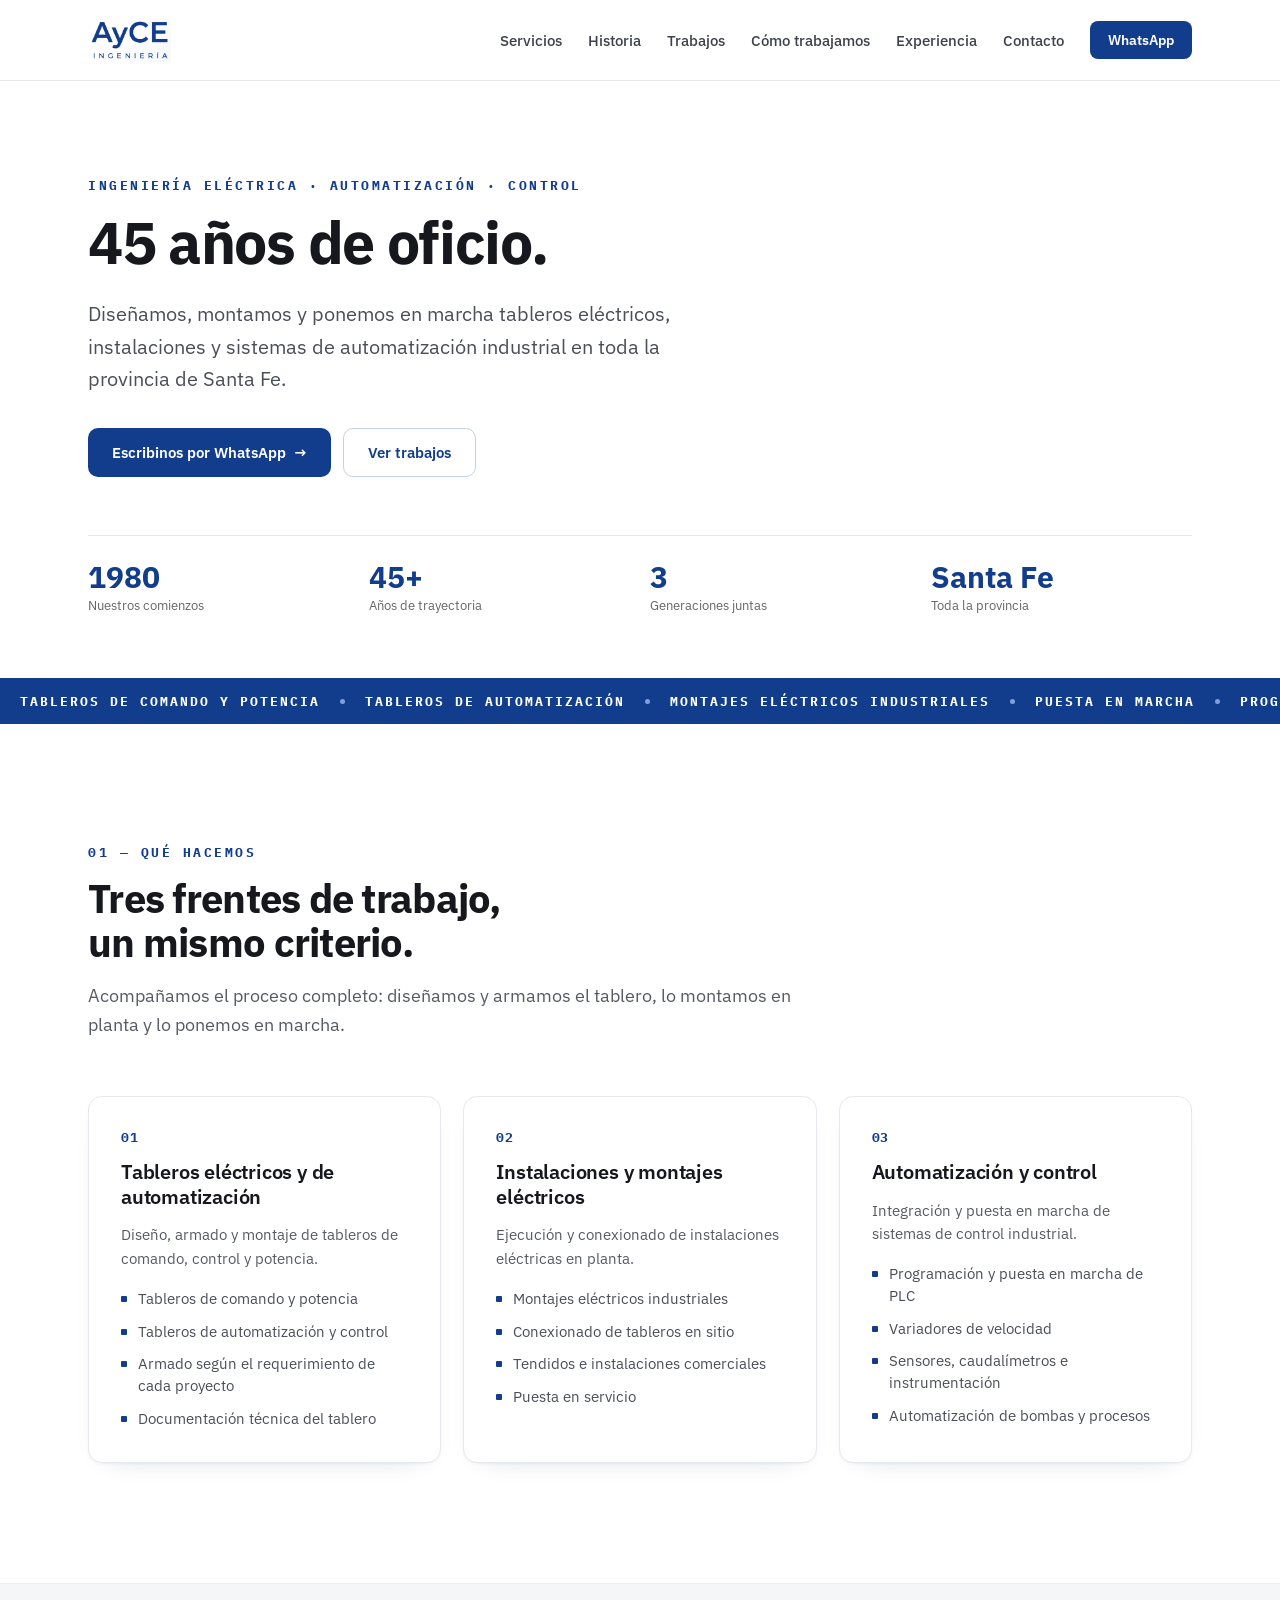
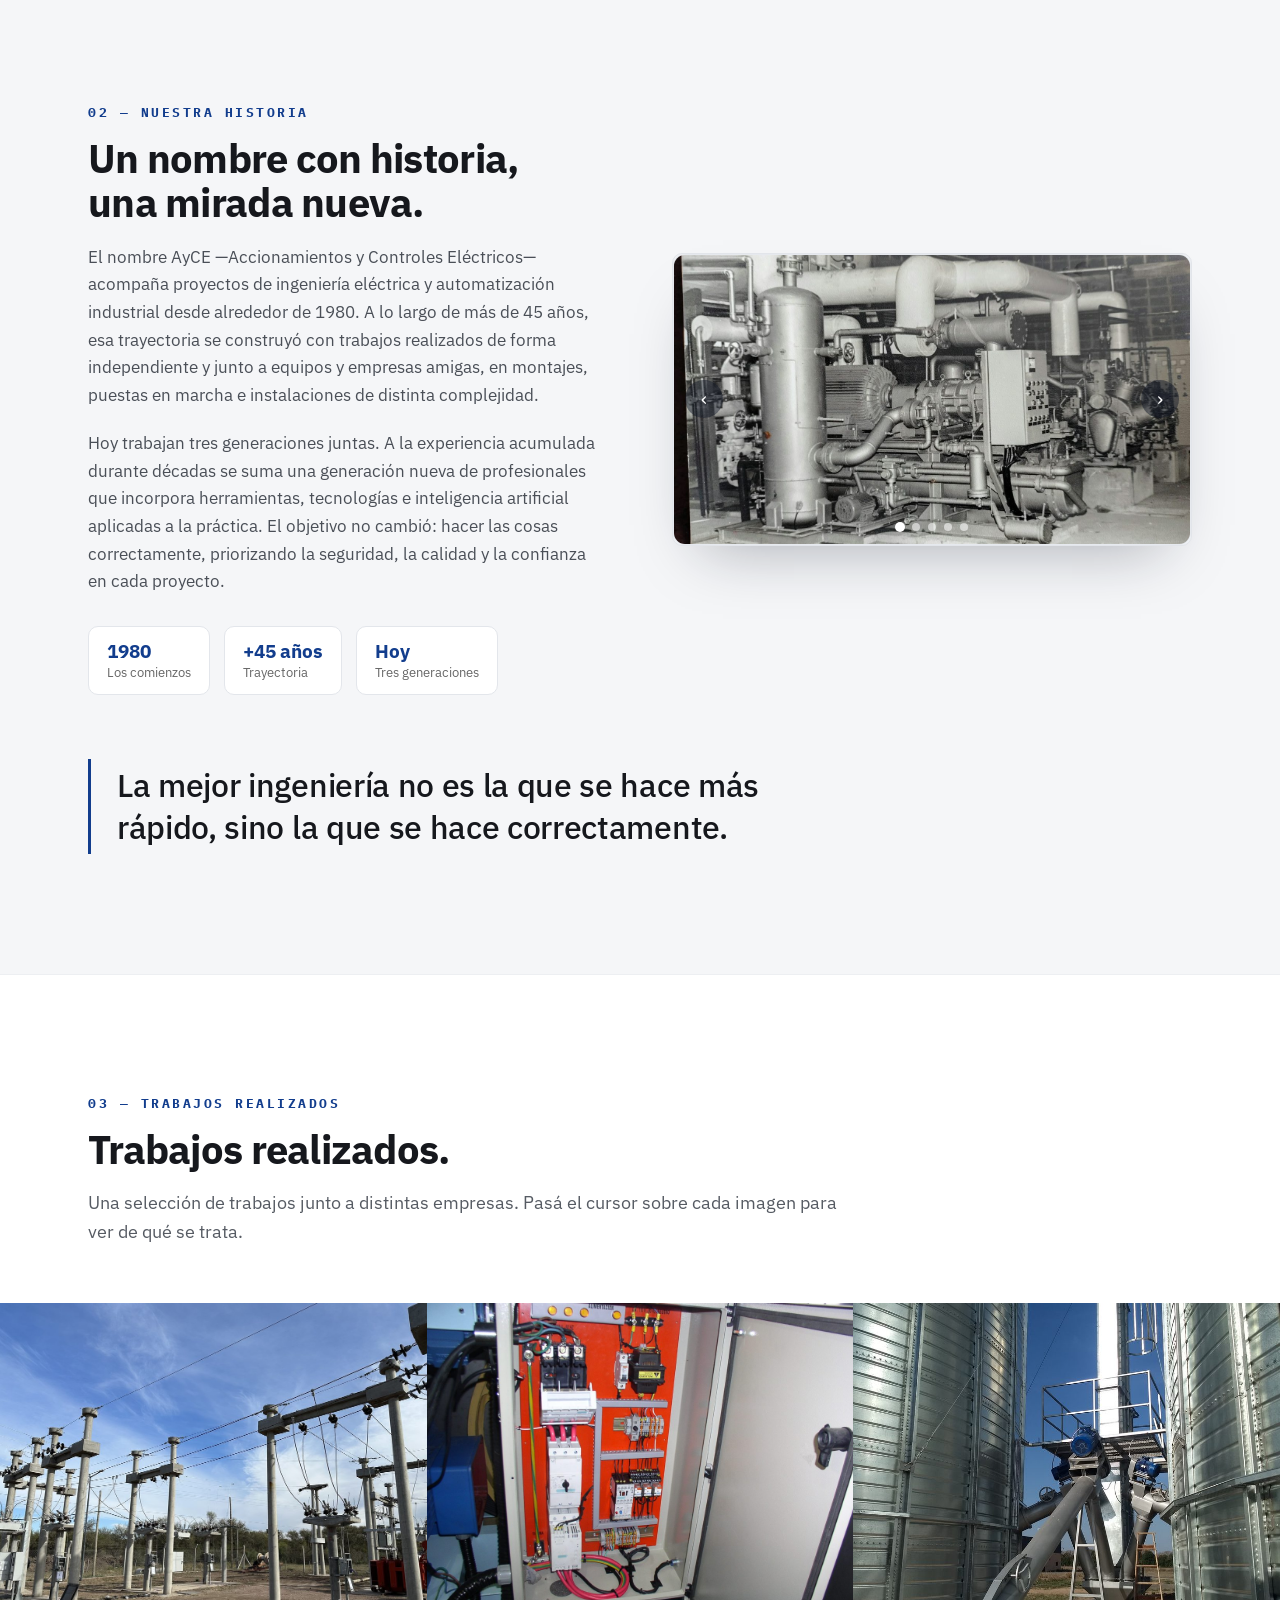
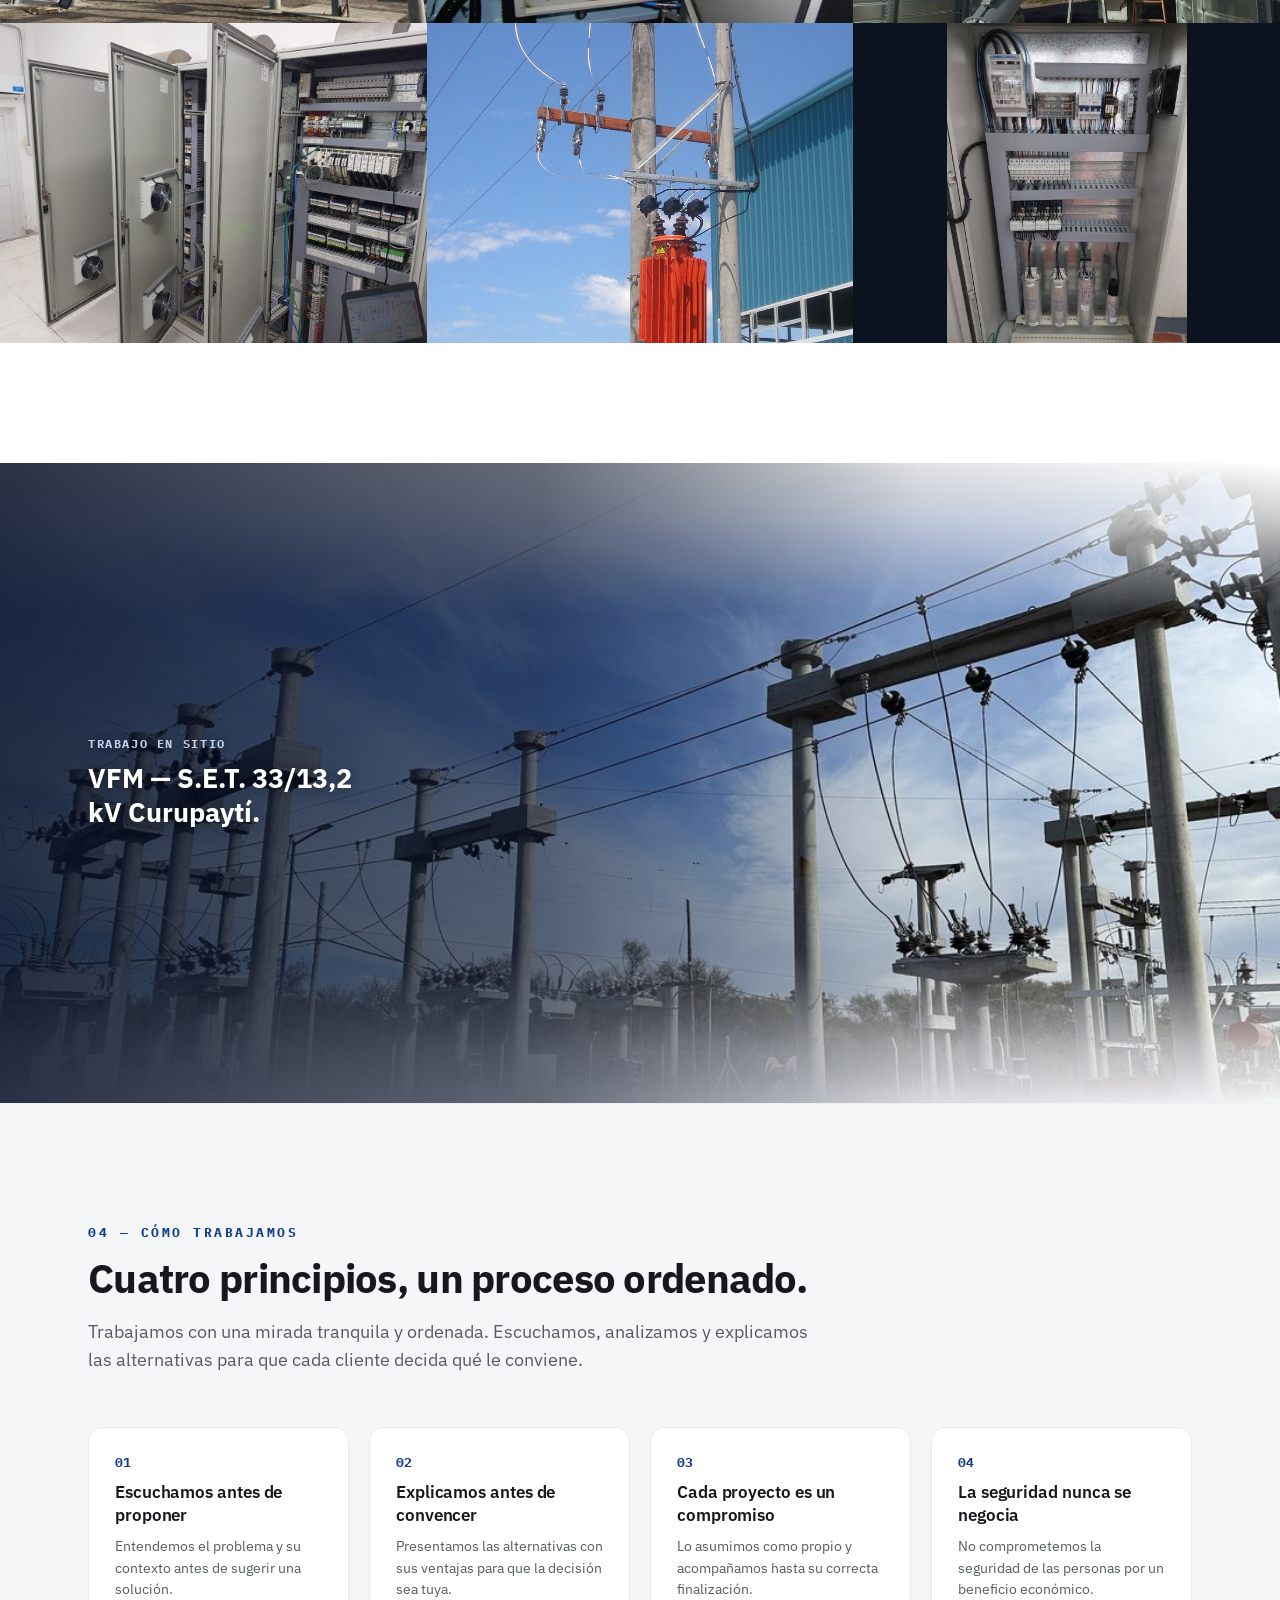
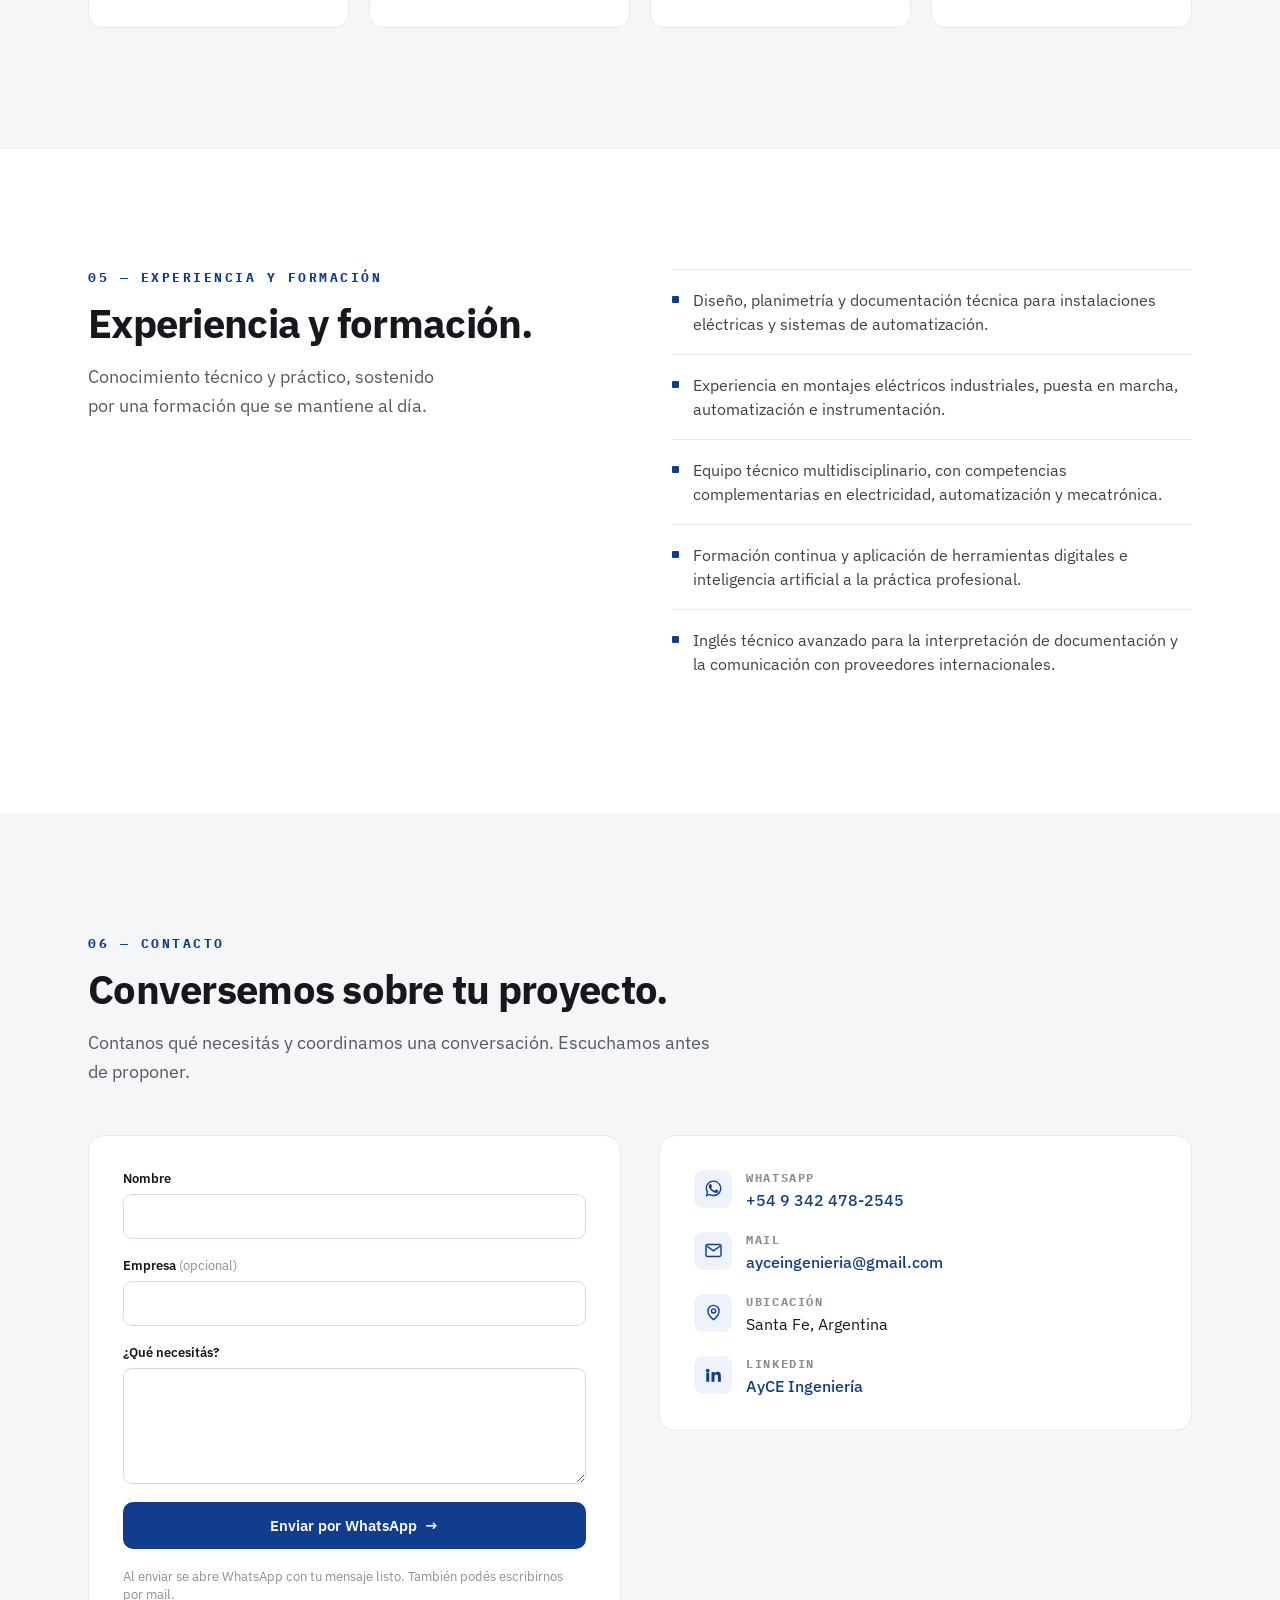
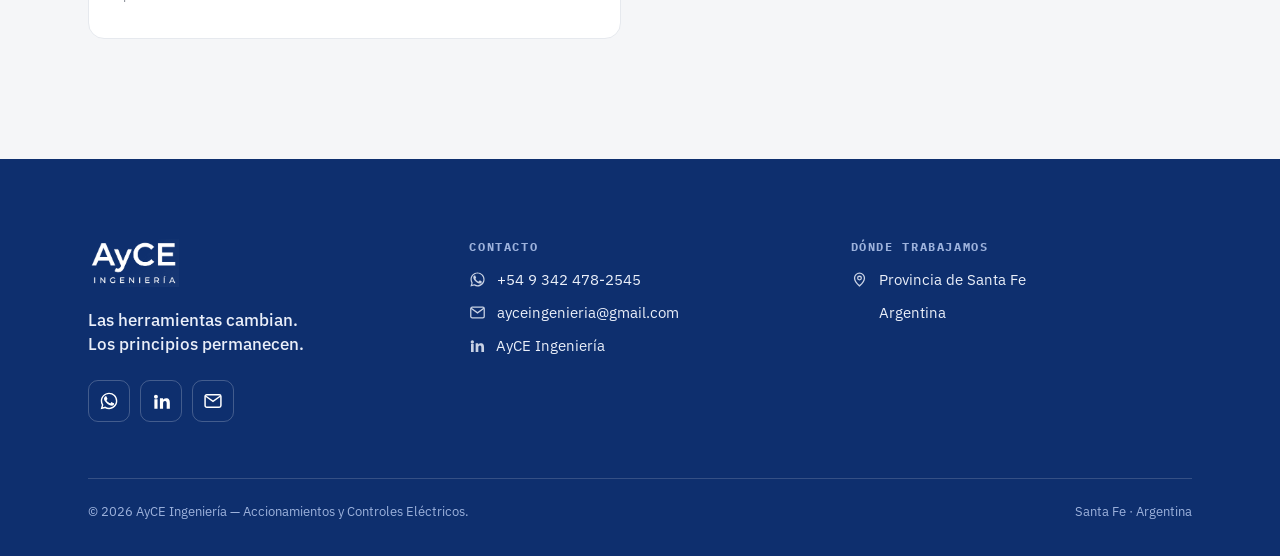
==== commit 50380a38: "Fix Mail correcto" ====
--- a/index.html
+++ b/index.html
@@ -26,7 +26,7 @@
 <link rel="icon" type="image/png" sizes="512x512" href="assets/favicon-512.png">
 <link rel="apple-touch-icon" href="assets/apple-touch-icon.png">
 
-<script type="application/ld+json">{"@context":"https://schema.org","@type":"ProfessionalService","name":"AyCE Ingeniería","alternateName":"Accionamientos y Controles Eléctricos","description":"Ingeniería eléctrica, automatización y control industrial en la provincia de Santa Fe, Argentina. Tableros eléctricos y de automatización, instalaciones y montajes, puesta en marcha de sistemas de control.","url":"https://ayceingenieria.com.ar/","email":"ayce_ing@hotmail.com.ar","telephone":"+5493424782545","areaServed":{"@type":"State","name":"Santa Fe, Argentina"},"address":{"@type":"PostalAddress","addressRegion":"Santa Fe","addressCountry":"AR"},"sameAs":["https://www.linkedin.com/company/ayce-ingeniería"],"knowsAbout":["Tableros eléctricos","Tableros de automatización","Automatización industrial","PLC","Variadores de velocidad","Instalaciones eléctricas","Puesta en marcha","Instrumentación"]}</script>
+<script type="application/ld+json">{"@context":"https://schema.org","@type":"ProfessionalService","name":"AyCE Ingeniería","alternateName":"Accionamientos y Controles Eléctricos","description":"Ingeniería eléctrica, automatización y control industrial en la provincia de Santa Fe, Argentina. Tableros eléctricos y de automatización, instalaciones y montajes, puesta en marcha de sistemas de control.","url":"https://ayceingenieria.com.ar/","email":"ayceingenieria@gmail.com","telephone":"+5493424782545","areaServed":{"@type":"State","name":"Santa Fe, Argentina"},"address":{"@type":"PostalAddress","addressRegion":"Santa Fe","addressCountry":"AR"},"sameAs":["https://www.linkedin.com/company/ayce-ingeniería"],"knowsAbout":["Tableros eléctricos","Tableros de automatización","Automatización industrial","PLC","Variadores de velocidad","Instalaciones eléctricas","Puesta en marcha","Instrumentación"]}</script>
 
 <link rel="preconnect" href="https://fonts.googleapis.com">
 <link rel="preconnect" href="https://fonts.gstatic.com" crossorigin>
@@ -540,7 +540,7 @@
           </div>
           <div class="dato-item">
             <span class="dato-ico" aria-hidden="true"><svg width="19" height="19" viewBox="0 0 24 24" fill="none" stroke="currentColor" stroke-width="1.8"><rect x="2.5" y="4.5" width="19" height="15" rx="2"/><path d="M3 6l9 6.5L21 6"/></svg></span>
-            <div><div class="dato-lab">Mail</div><a class="dato-val" style="color:var(--azul);font-weight:500;word-break:break-all" href="mailto:ayce_ing@hotmail.com.ar">ayce_ing@hotmail.com.ar</a></div>
+            <div><div class="dato-lab">Mail</div><a class="dato-val" style="color:var(--azul);font-weight:500;word-break:break-all" href="mailto:ayceingenieria@gmail.com">ayceingenieria@gmail.com</a></div>
           </div>
           <div class="dato-item">
             <span class="dato-ico" aria-hidden="true"><svg width="19" height="19" viewBox="0 0 24 24" fill="none" stroke="currentColor" stroke-width="1.8"><path d="M12 21s7-5.5 7-11a7 7 0 10-14 0c0 5.5 7 11 7 11z"/><circle cx="12" cy="10" r="2.6"/></svg></span>
@@ -566,14 +566,14 @@
         <div class="f-social">
           <a href="https://wa.me/5493424782545?text=Hola%2C%20quisiera%20consultar%20por%20un%20proyecto." target="_blank" rel="noopener" aria-label="WhatsApp"><svg width="20" height="20" viewBox="0 0 24 24" fill="currentColor"><path d="M17.47 14.38c-.3-.15-1.75-.86-2.02-.96-.27-.1-.47-.15-.67.15-.2.3-.77.96-.94 1.16-.17.2-.35.22-.64.07-.3-.15-1.25-.46-2.38-1.47-.88-.78-1.47-1.75-1.65-2.05-.17-.3-.02-.46.13-.6.13-.13.3-.35.45-.52.15-.17.2-.3.3-.5.1-.2.05-.37-.03-.52-.07-.15-.67-1.6-.92-2.2-.24-.58-.48-.5-.67-.5h-.57c-.2 0-.52.07-.79.37s-1.04 1.02-1.04 2.48 1.07 2.88 1.22 3.08c.15.2 2.1 3.2 5.08 4.49.71.3 1.26.49 1.69.63.71.22 1.36.19 1.87.12.57-.09 1.75-.72 2-1.41.25-.7.25-1.29.17-1.41-.07-.13-.27-.2-.57-.35zM12.04 2C6.58 2 2.13 6.45 2.13 11.91c0 1.75.46 3.45 1.32 4.95L2 22l5.25-1.38a9.87 9.87 0 004.79 1.22h.01c5.46 0 9.91-4.45 9.91-9.91 0-2.65-1.03-5.14-2.9-7.01A9.82 9.82 0 0012.04 2zm0 18.02h-.01a8.2 8.2 0 01-4.18-1.15l-.3-.18-3.11.82.83-3.04-.2-.31a8.16 8.16 0 01-1.25-4.35c0-4.54 3.7-8.24 8.24-8.24 2.2 0 4.27.86 5.83 2.42a8.19 8.19 0 012.41 5.83c0 4.54-3.7 8.2-8.26 8.2z"/></svg></a>
           <a href="https://www.linkedin.com/company/ayce-ingeniería" target="_blank" rel="noopener" aria-label="LinkedIn"><svg width="19" height="19" viewBox="0 0 24 24" fill="currentColor"><path d="M4.98 3.5a2.5 2.5 0 100 5 2.5 2.5 0 000-5zM3 21h4V9H3v12zM10 21h4v-6.4c0-1.7.32-3.35 2.43-3.35 2.08 0 2.11 1.95 2.11 3.46V21h4v-7.1c0-3.47-.75-6.14-4.8-6.14-1.95 0-3.26 1.07-3.8 2.08h-.05V8H10v13z"/></svg></a>
-          <a href="mailto:ayce_ing@hotmail.com.ar" aria-label="Enviar mail"><svg width="20" height="20" viewBox="0 0 24 24" fill="none" stroke="currentColor" stroke-width="1.8"><rect x="2.5" y="4.5" width="19" height="15" rx="2"/><path d="M3 6l9 6.5L21 6"/></svg></a>
+          <a href="mailto:ayceingenieria@gmail.com" aria-label="Enviar mail"><svg width="20" height="20" viewBox="0 0 24 24" fill="none" stroke="currentColor" stroke-width="1.8"><rect x="2.5" y="4.5" width="19" height="15" rx="2"/><path d="M3 6l9 6.5L21 6"/></svg></a>
         </div>
       </div>
       <div>
         <div class="f-tit">Contacto</div>
         <div class="f-links">
           <a class="f-link" href="https://wa.me/5493424782545?text=Hola%2C%20quisiera%20consultar%20por%20un%20proyecto." target="_blank" rel="noopener"><svg width="17" height="17" viewBox="0 0 24 24" fill="currentColor"><path d="M17.47 14.38c-.3-.15-1.75-.86-2.02-.96-.27-.1-.47-.15-.67.15-.2.3-.77.96-.94 1.16-.17.2-.35.22-.64.07-.3-.15-1.25-.46-2.38-1.47-.88-.78-1.47-1.75-1.65-2.05-.17-.3-.02-.46.13-.6.13-.13.3-.35.45-.52.15-.17.2-.3.3-.5.1-.2.05-.37-.03-.52-.07-.15-.67-1.6-.92-2.2-.24-.58-.48-.5-.67-.5h-.57c-.2 0-.52.07-.79.37s-1.04 1.02-1.04 2.48 1.07 2.88 1.22 3.08c.15.2 2.1 3.2 5.08 4.49.71.3 1.26.49 1.69.63.71.22 1.36.19 1.87.12.57-.09 1.75-.72 2-1.41.25-.7.25-1.29.17-1.41-.07-.13-.27-.2-.57-.35zM12.04 2C6.58 2 2.13 6.45 2.13 11.91c0 1.75.46 3.45 1.32 4.95L2 22l5.25-1.38a9.87 9.87 0 004.79 1.22h.01c5.46 0 9.91-4.45 9.91-9.91 0-2.65-1.03-5.14-2.9-7.01A9.82 9.82 0 0012.04 2zm0 18.02h-.01a8.2 8.2 0 01-4.18-1.15l-.3-.18-3.11.82.83-3.04-.2-.31a8.16 8.16 0 01-1.25-4.35c0-4.54 3.7-8.24 8.24-8.24 2.2 0 4.27.86 5.83 2.42a8.19 8.19 0 012.41 5.83c0 4.54-3.7 8.2-8.26 8.2z"/></svg>+54 9 342 478-2545</a>
-          <a class="f-link" href="mailto:ayce_ing@hotmail.com.ar"><svg width="17" height="17" viewBox="0 0 24 24" fill="none" stroke="currentColor" stroke-width="1.8"><rect x="2.5" y="4.5" width="19" height="15" rx="2"/><path d="M3 6l9 6.5L21 6"/></svg>ayce_ing@hotmail.com.ar</a>
+          <a class="f-link" href="mailto:ayceingenieria@gmail.com"><svg width="17" height="17" viewBox="0 0 24 24" fill="none" stroke="currentColor" stroke-width="1.8"><rect x="2.5" y="4.5" width="19" height="15" rx="2"/><path d="M3 6l9 6.5L21 6"/></svg>ayceingenieria@gmail.com</a>
           <a class="f-link" href="https://www.linkedin.com/company/ayce-ingeniería" target="_blank" rel="noopener"><svg width="16" height="16" viewBox="0 0 24 24" fill="currentColor"><path d="M4.98 3.5a2.5 2.5 0 100 5 2.5 2.5 0 000-5zM3 21h4V9H3v12zM10 21h4v-6.4c0-1.7.32-3.35 2.43-3.35 2.08 0 2.11 1.95 2.11 3.46V21h4v-7.1c0-3.47-.75-6.14-4.8-6.14-1.95 0-3.26 1.07-3.8 2.08h-.05V8H10v13z"/></svg>AyCE Ingeniería</a>
         </div>
       </div>
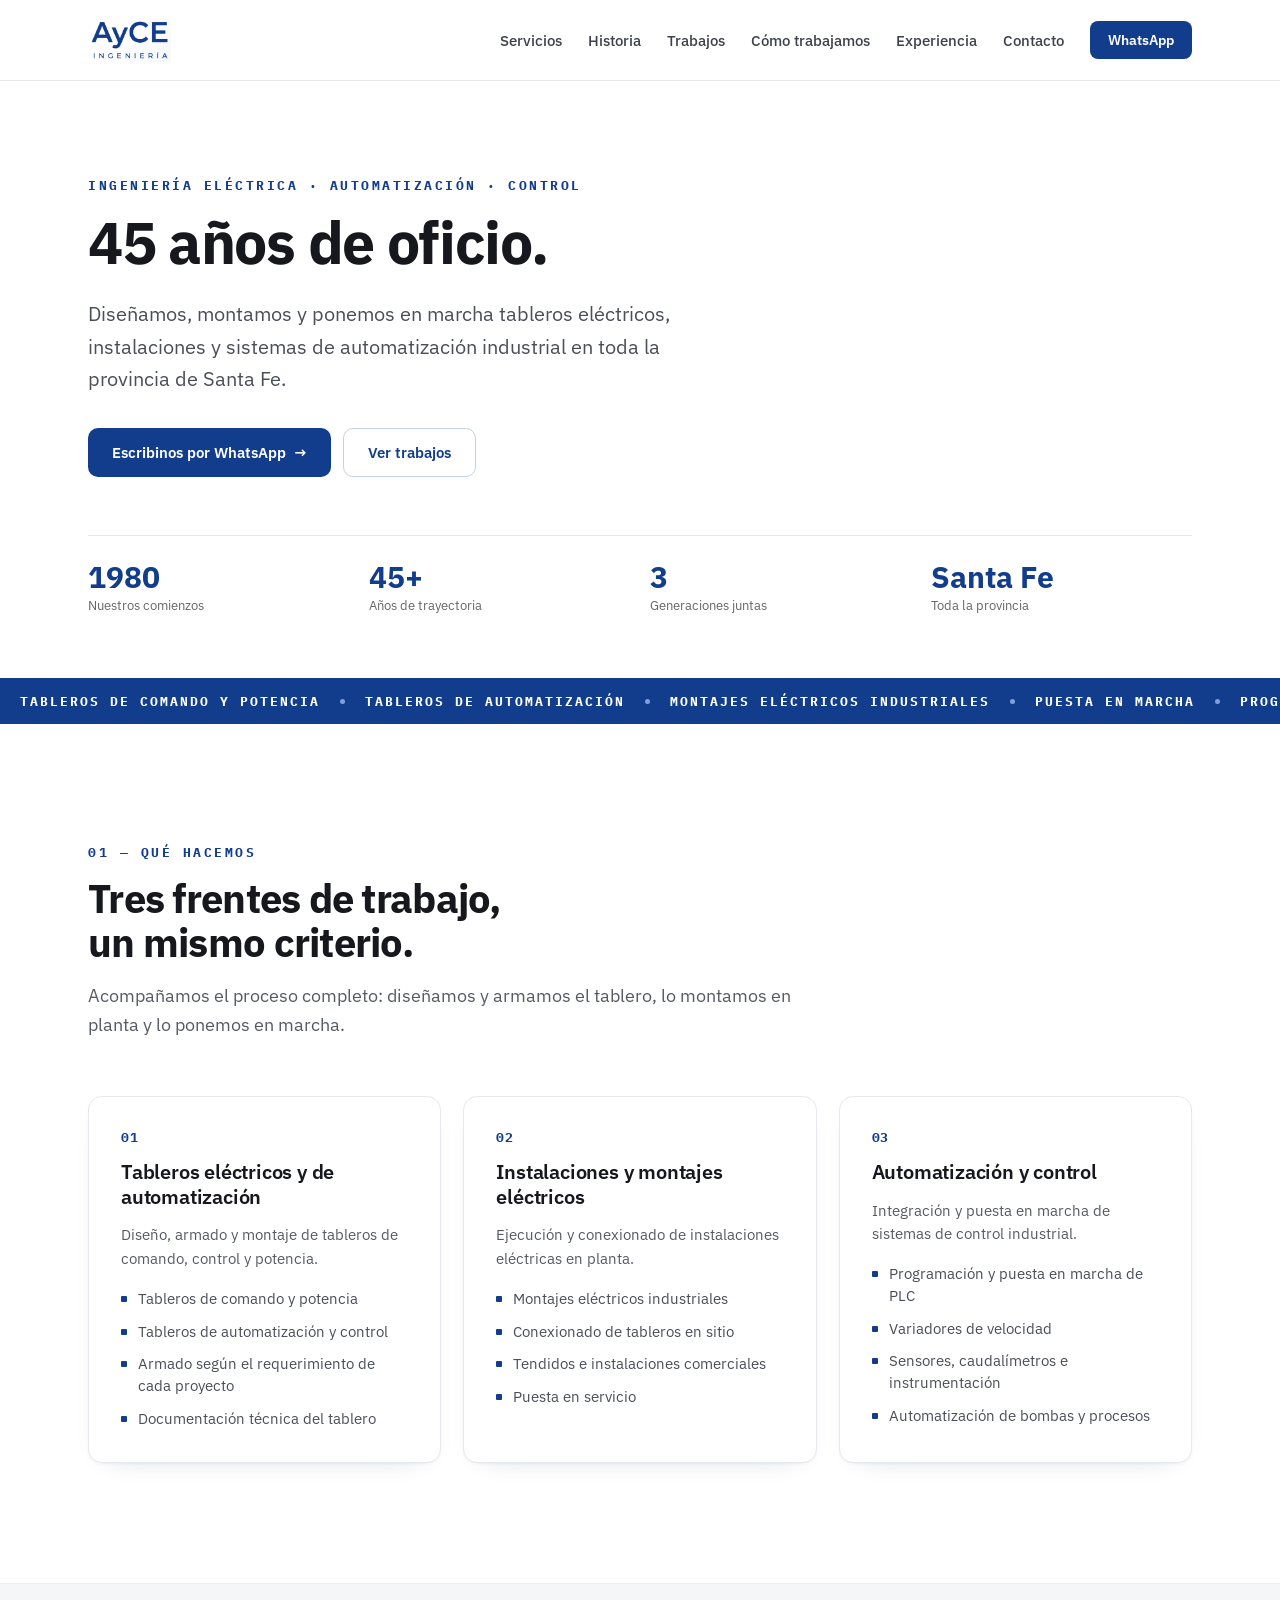
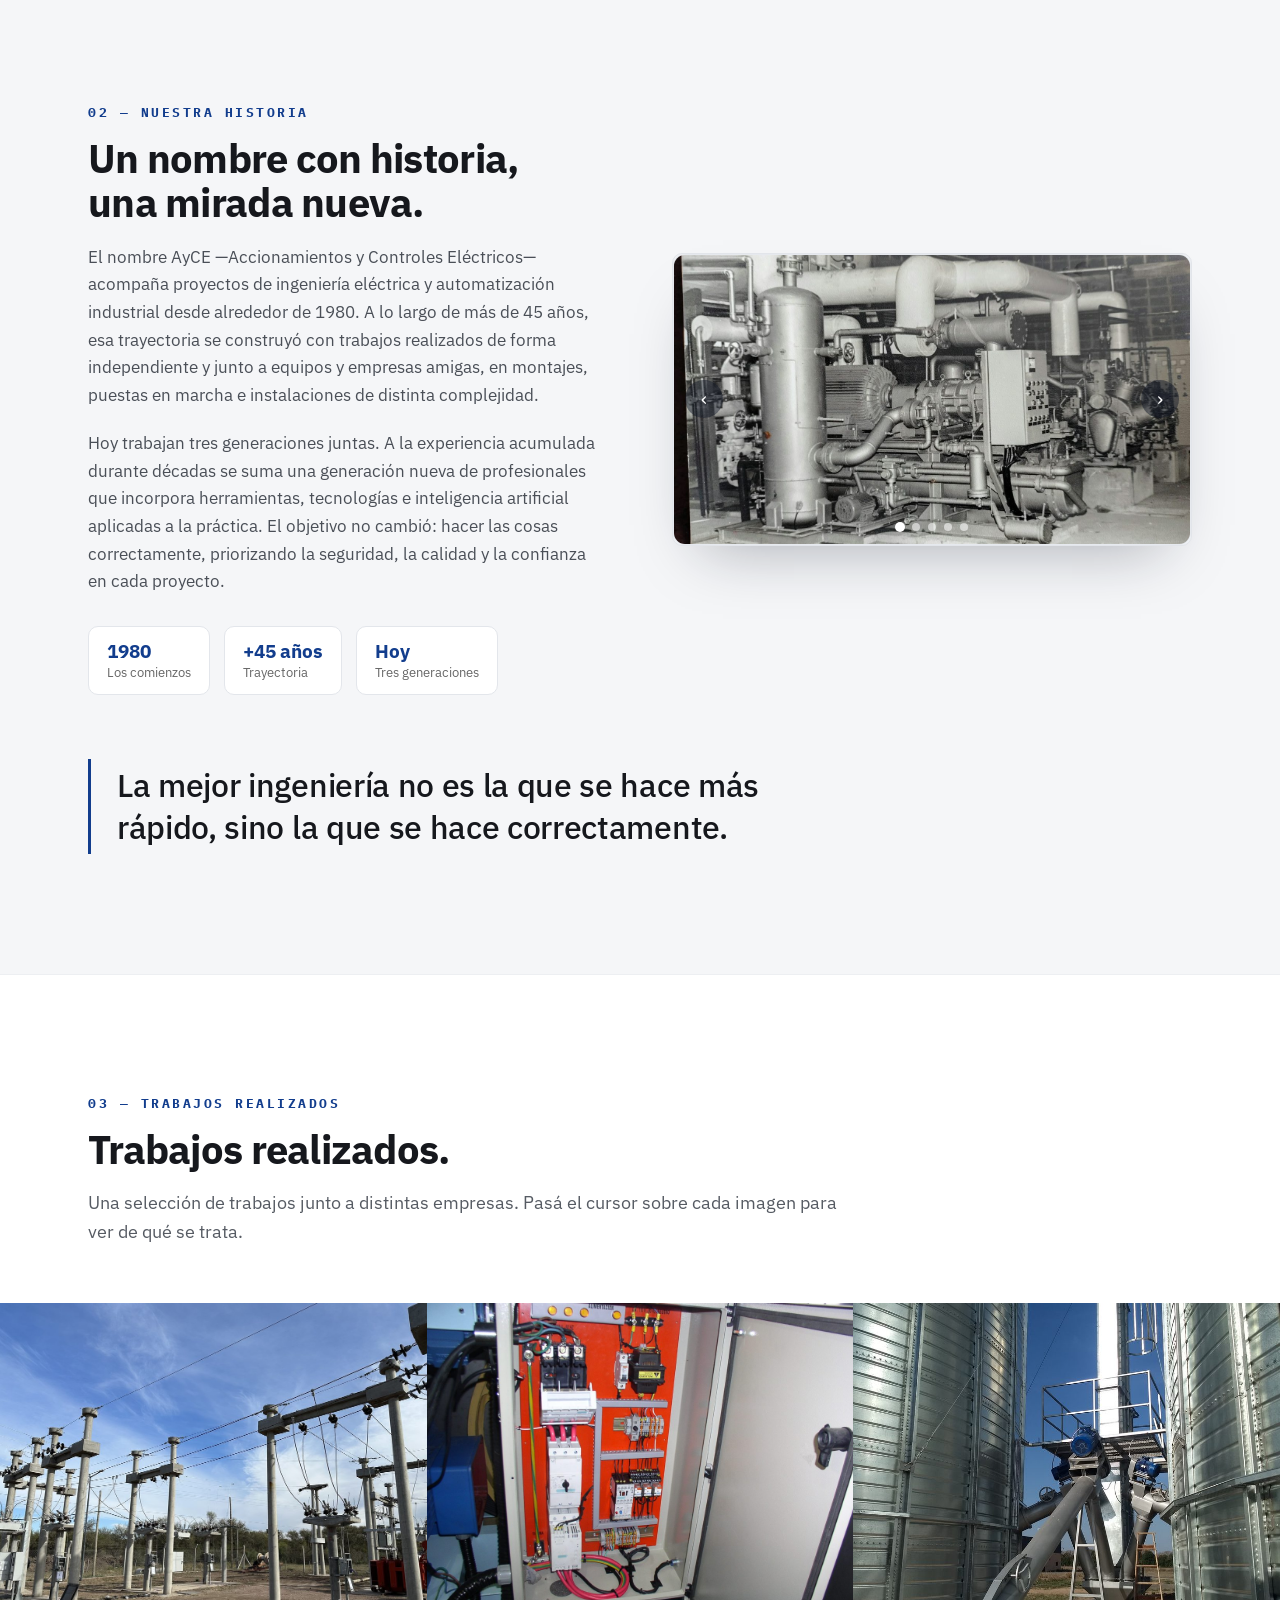
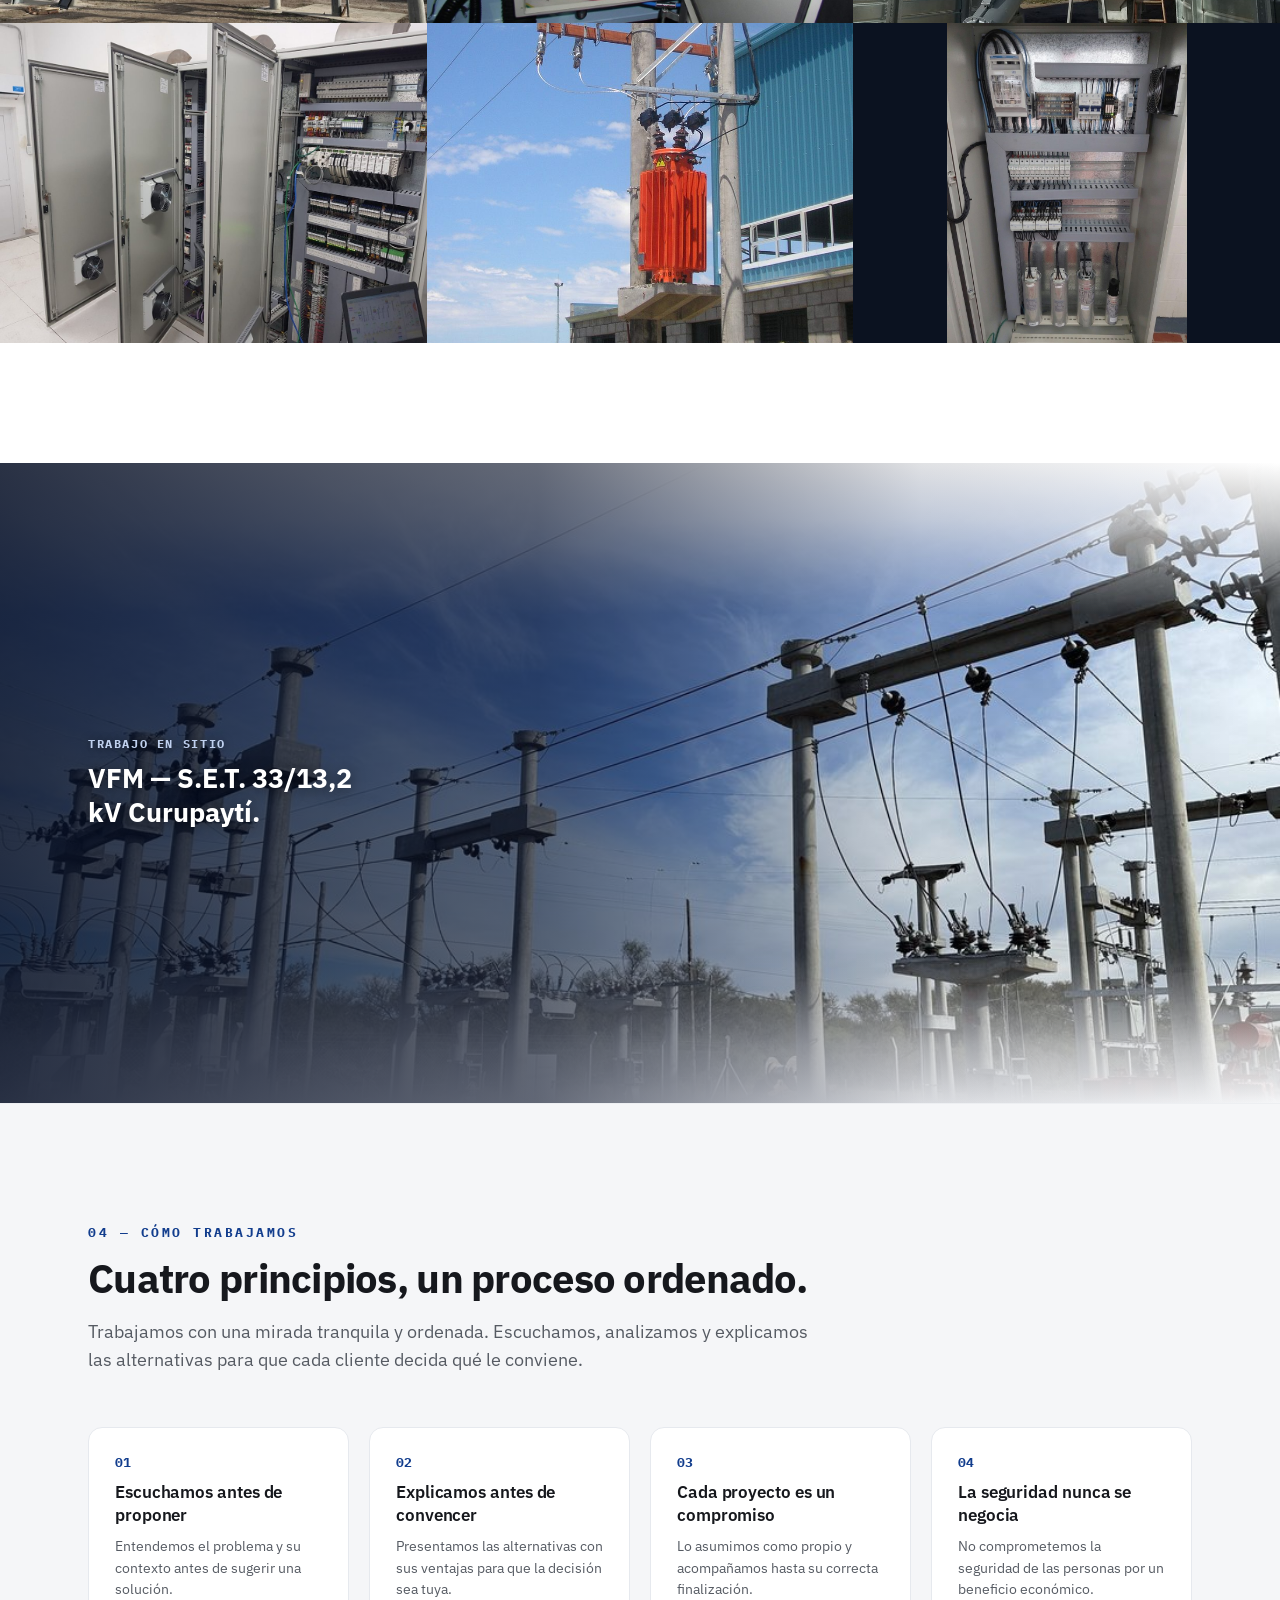
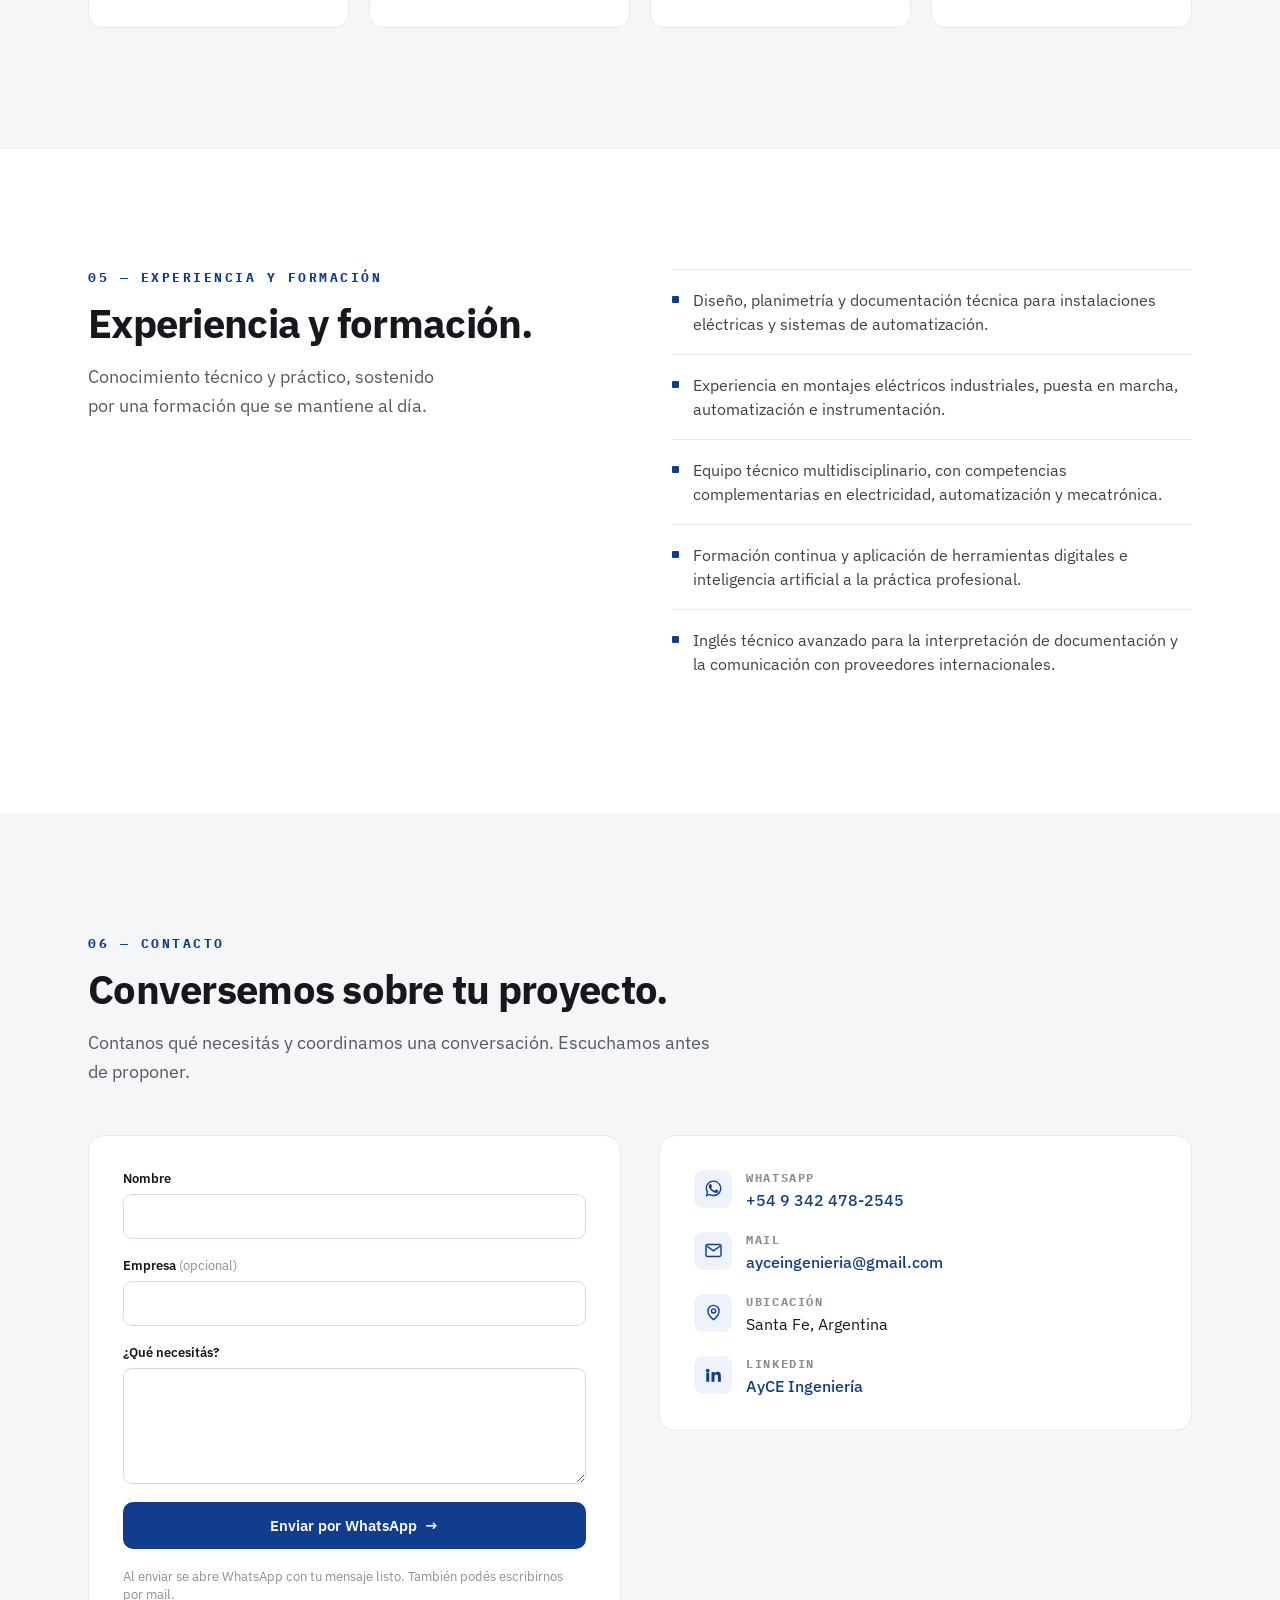
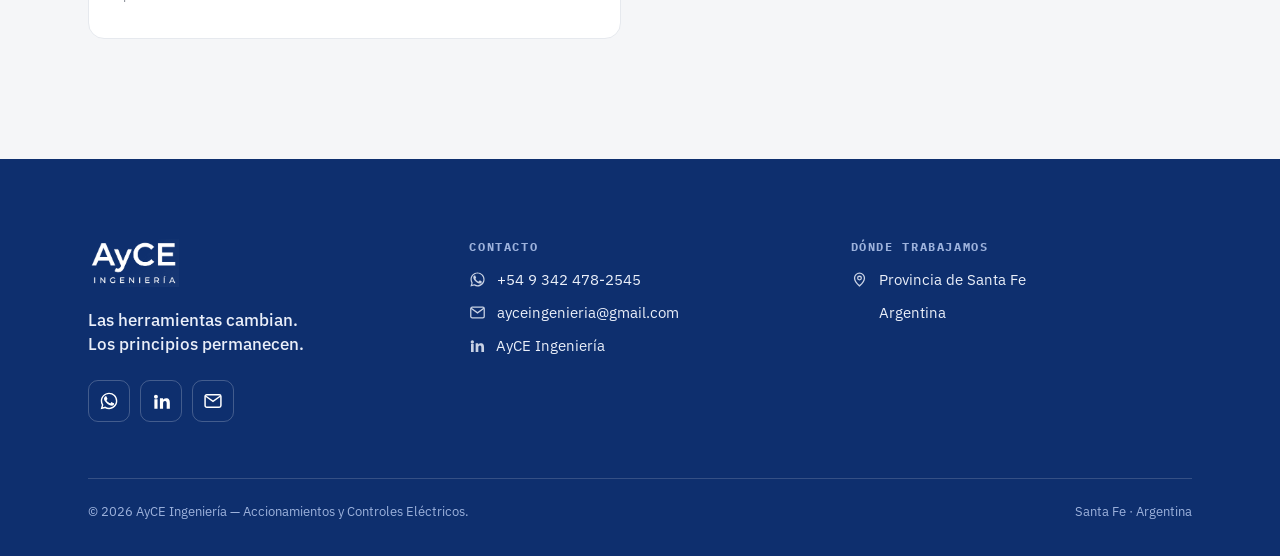
==== commit 897d8eb3: "Fix imagen 5 de seccion 3" ====
--- a/index.html
+++ b/index.html
@@ -443,7 +443,7 @@
         <div class="flip-card" data-reveal tabindex="0">
           <div class="flip-inner">
             <div class="flip-front">
-              <img src="fotos/asema-transformador.jpg" loading="lazy" alt="Transformador de ingreso a planta, obra junto a Asema">
+              <img src="fotos/asema-transformador.jpg" loading="lazy" style="object-position:center 85%" alt="Transformador de ingreso a planta, obra junto a Asema">
             </div>
             <div class="flip-back">
               <h3>ASEMA — Transformador de ingreso</h3>
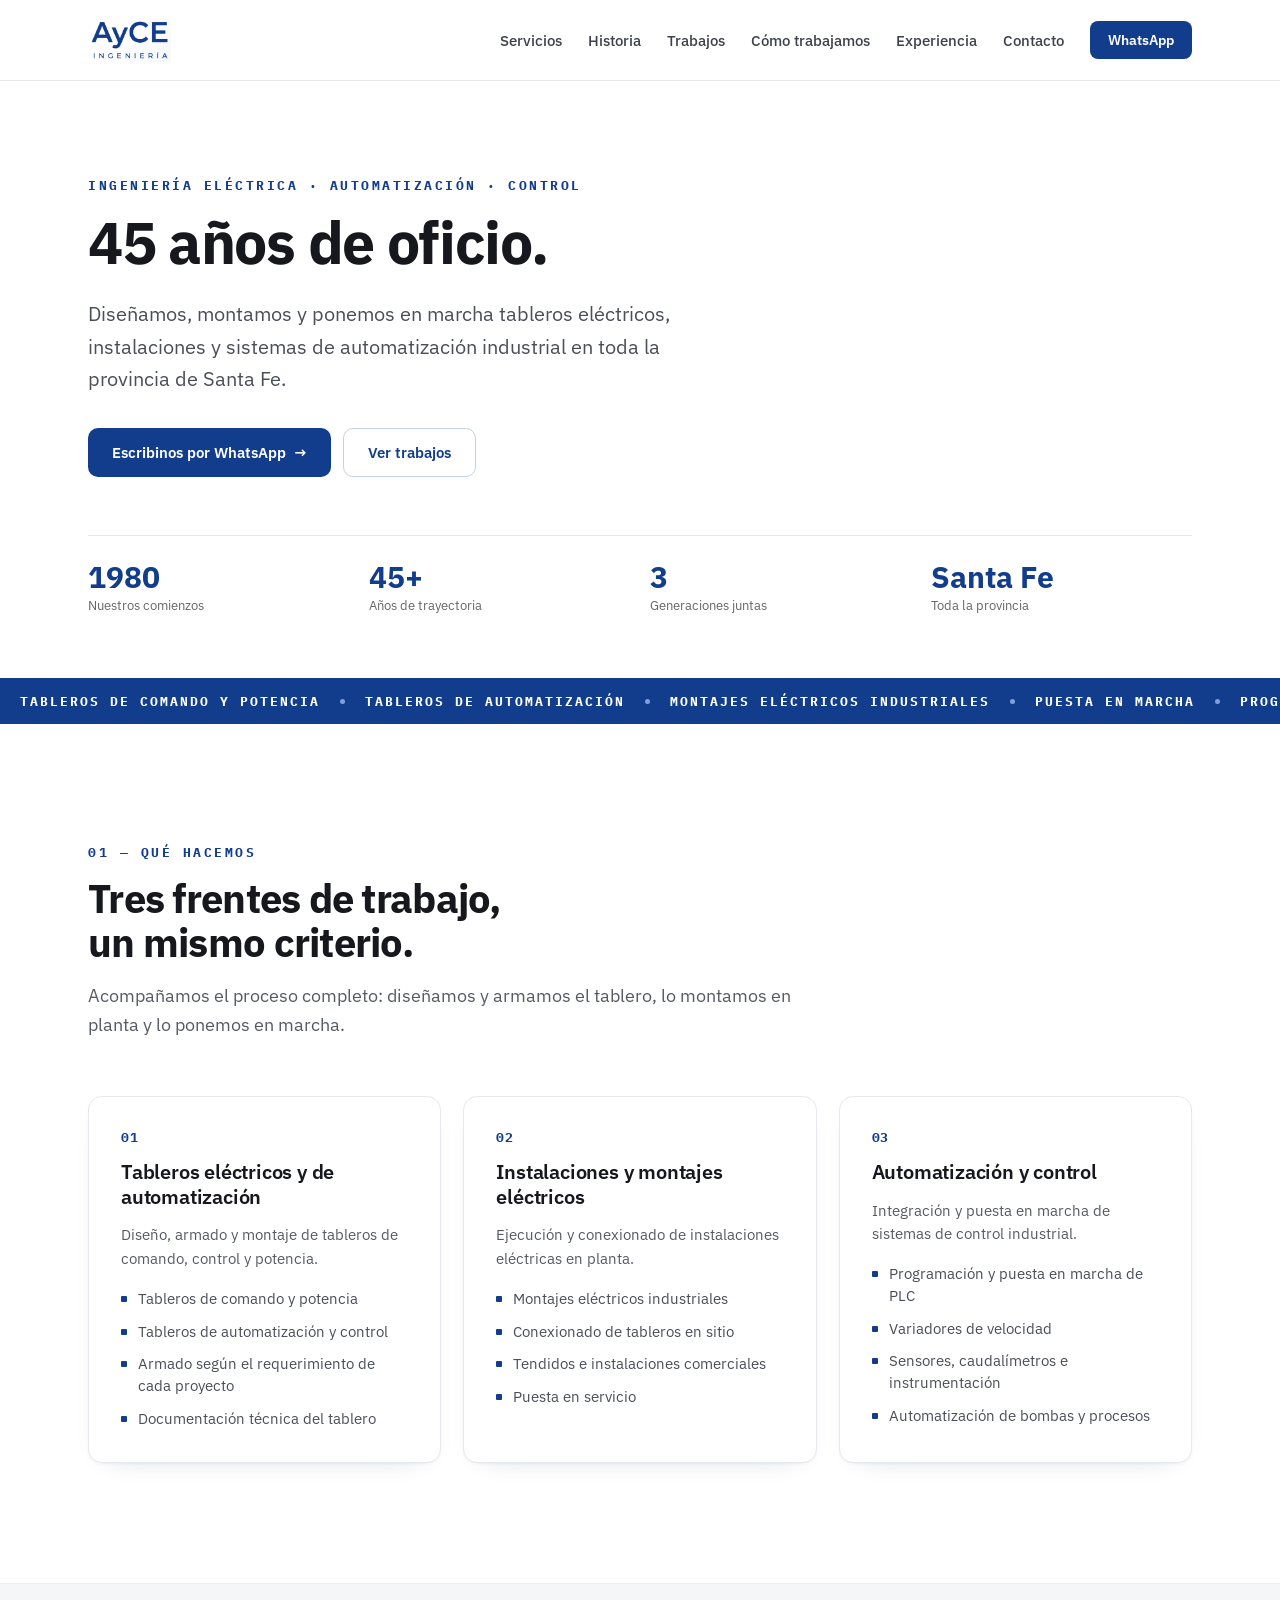
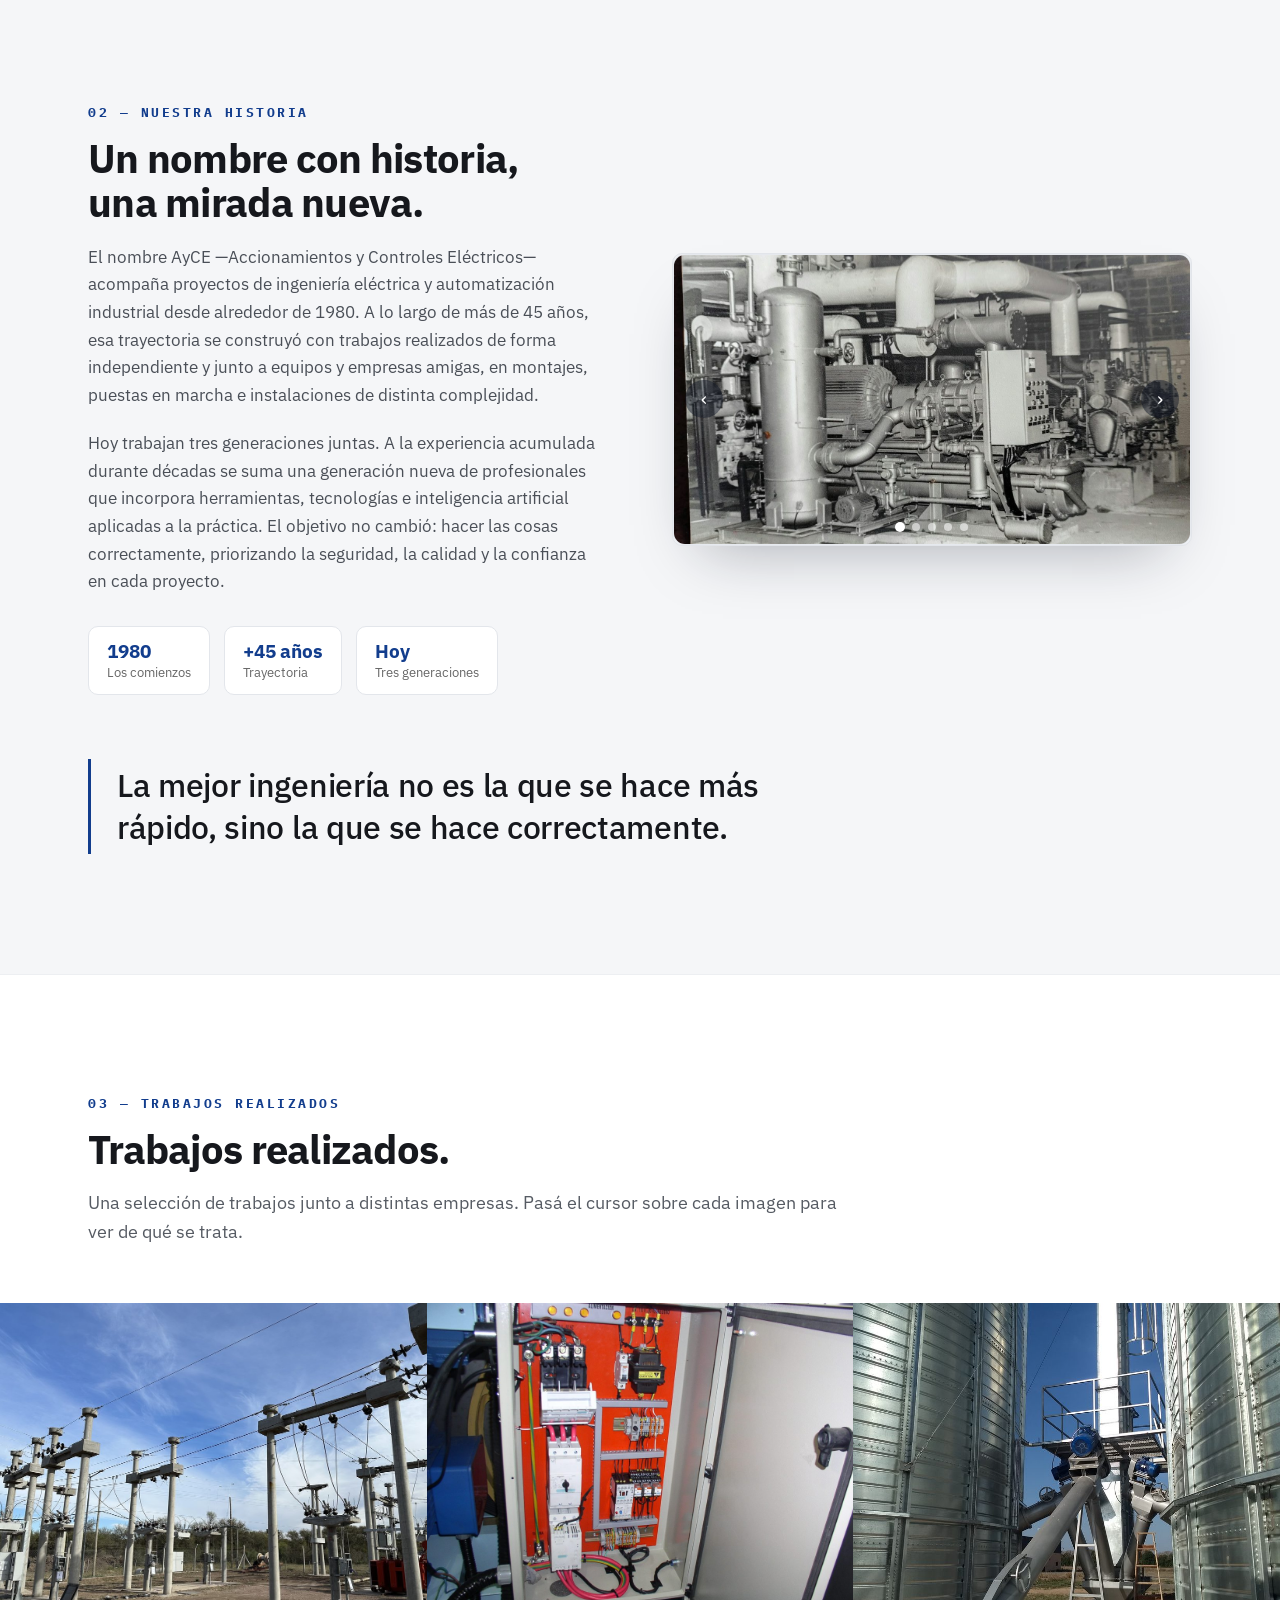
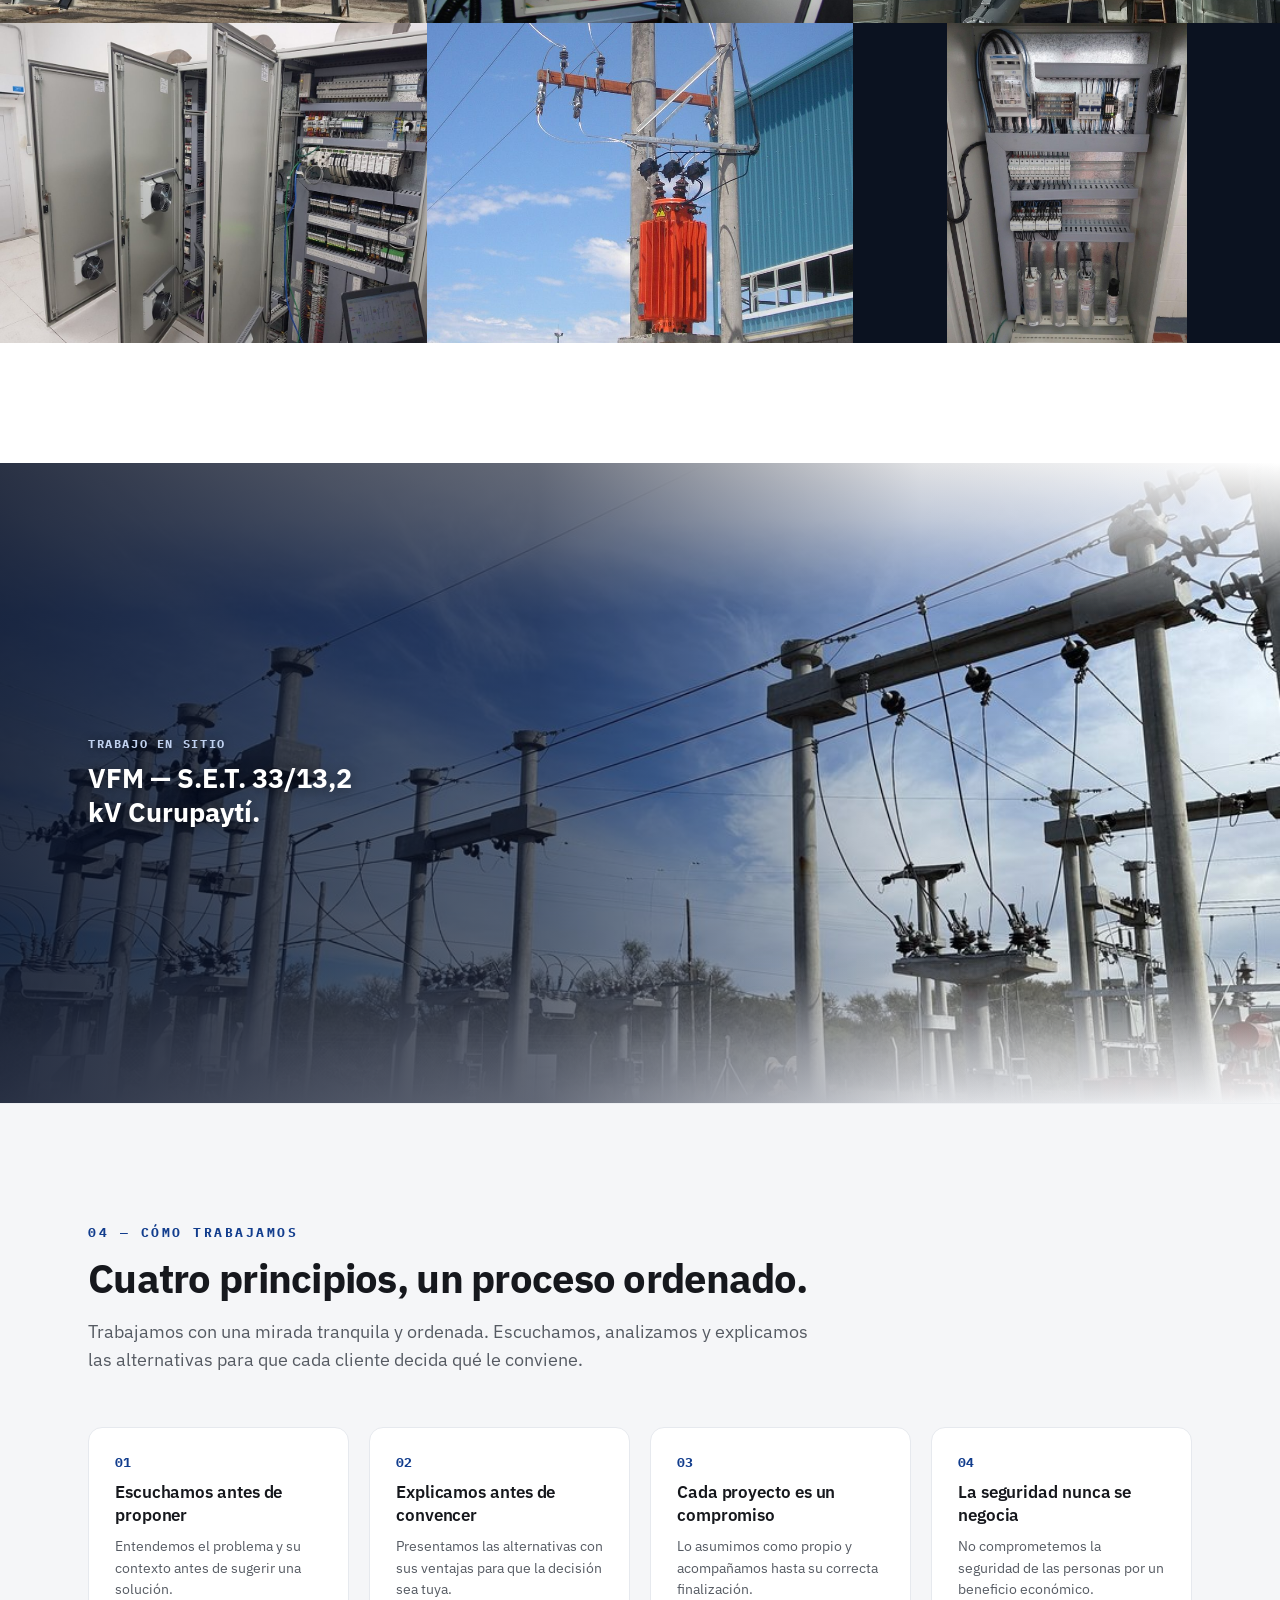
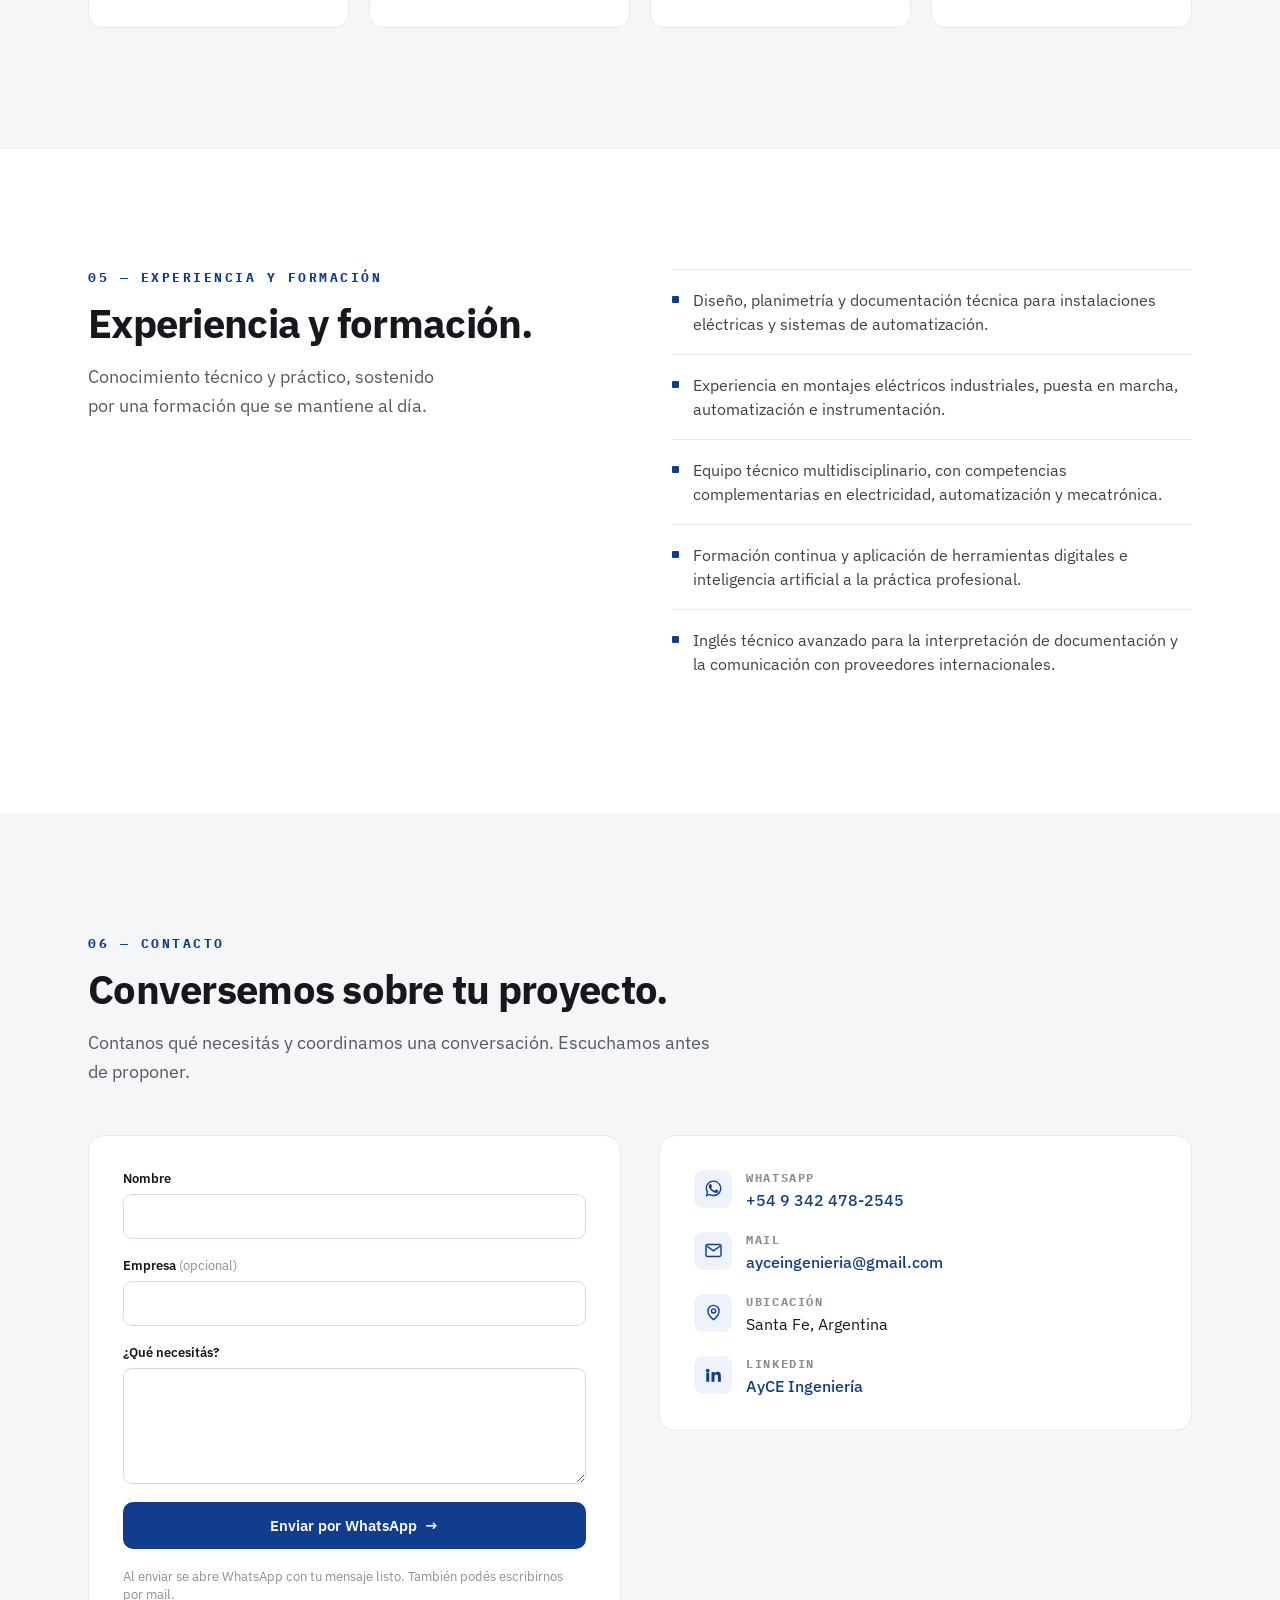
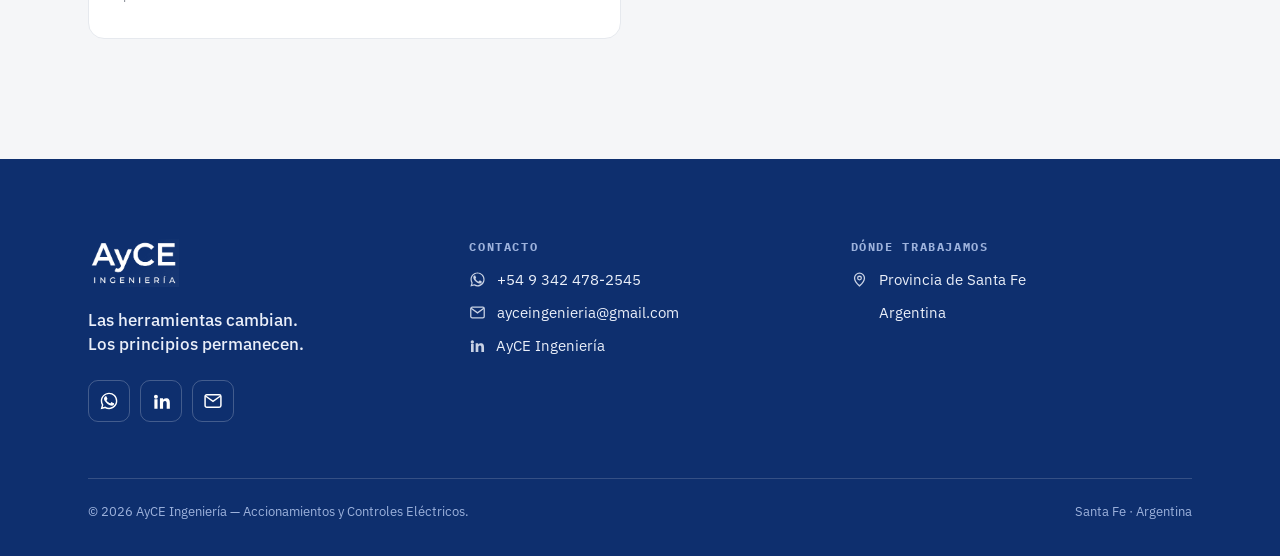
==== commit 03ebd6fb: "fix foto 5 seccion 3" ====
--- a/index.html
+++ b/index.html
@@ -443,7 +443,7 @@
         <div class="flip-card" data-reveal tabindex="0">
           <div class="flip-inner">
             <div class="flip-front">
-              <img src="fotos/asema-transformador.jpg" loading="lazy" style="object-position:center 85%" alt="Transformador de ingreso a planta, obra junto a Asema">
+              <img src="fotos/asema-transformador.jpg" loading="lazy" style="object-position:center 65%" alt="Transformador de ingreso a planta, obra junto a Asema">
             </div>
             <div class="flip-back">
               <h3>ASEMA — Transformador de ingreso</h3>
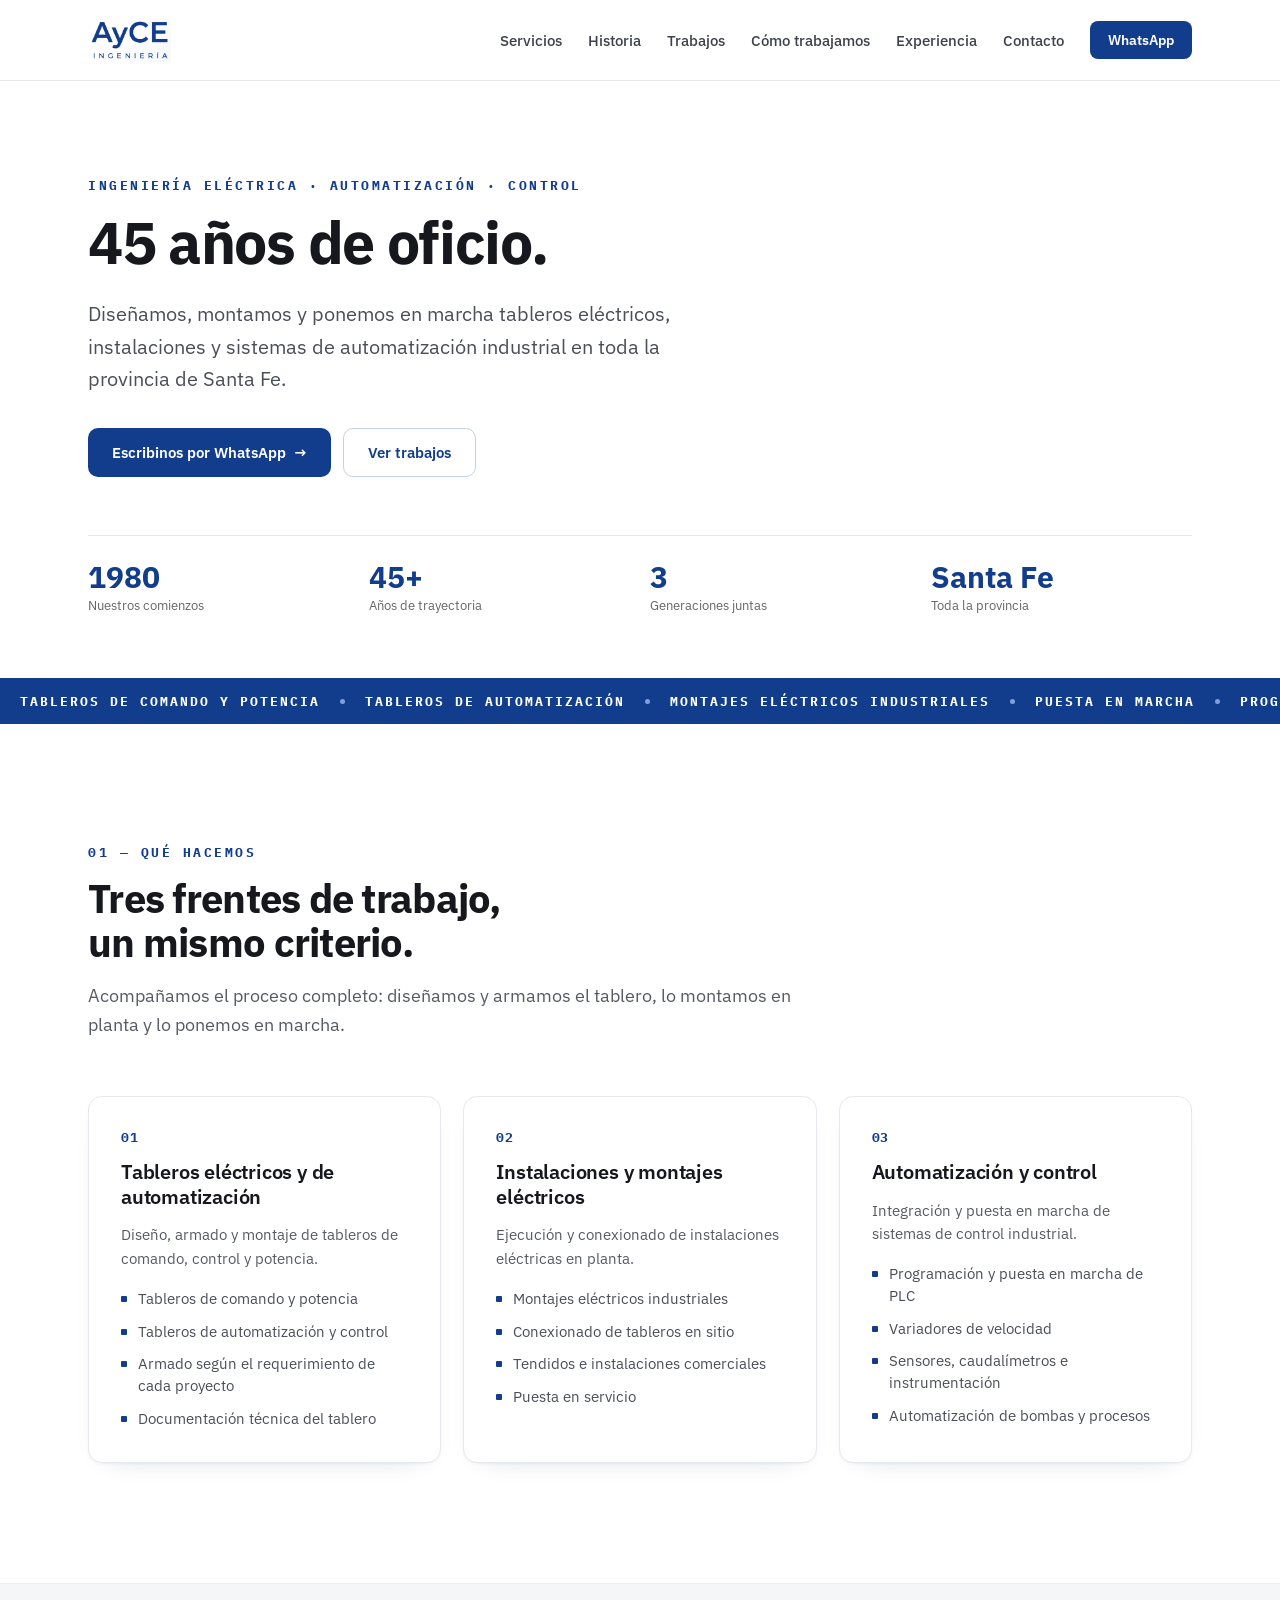
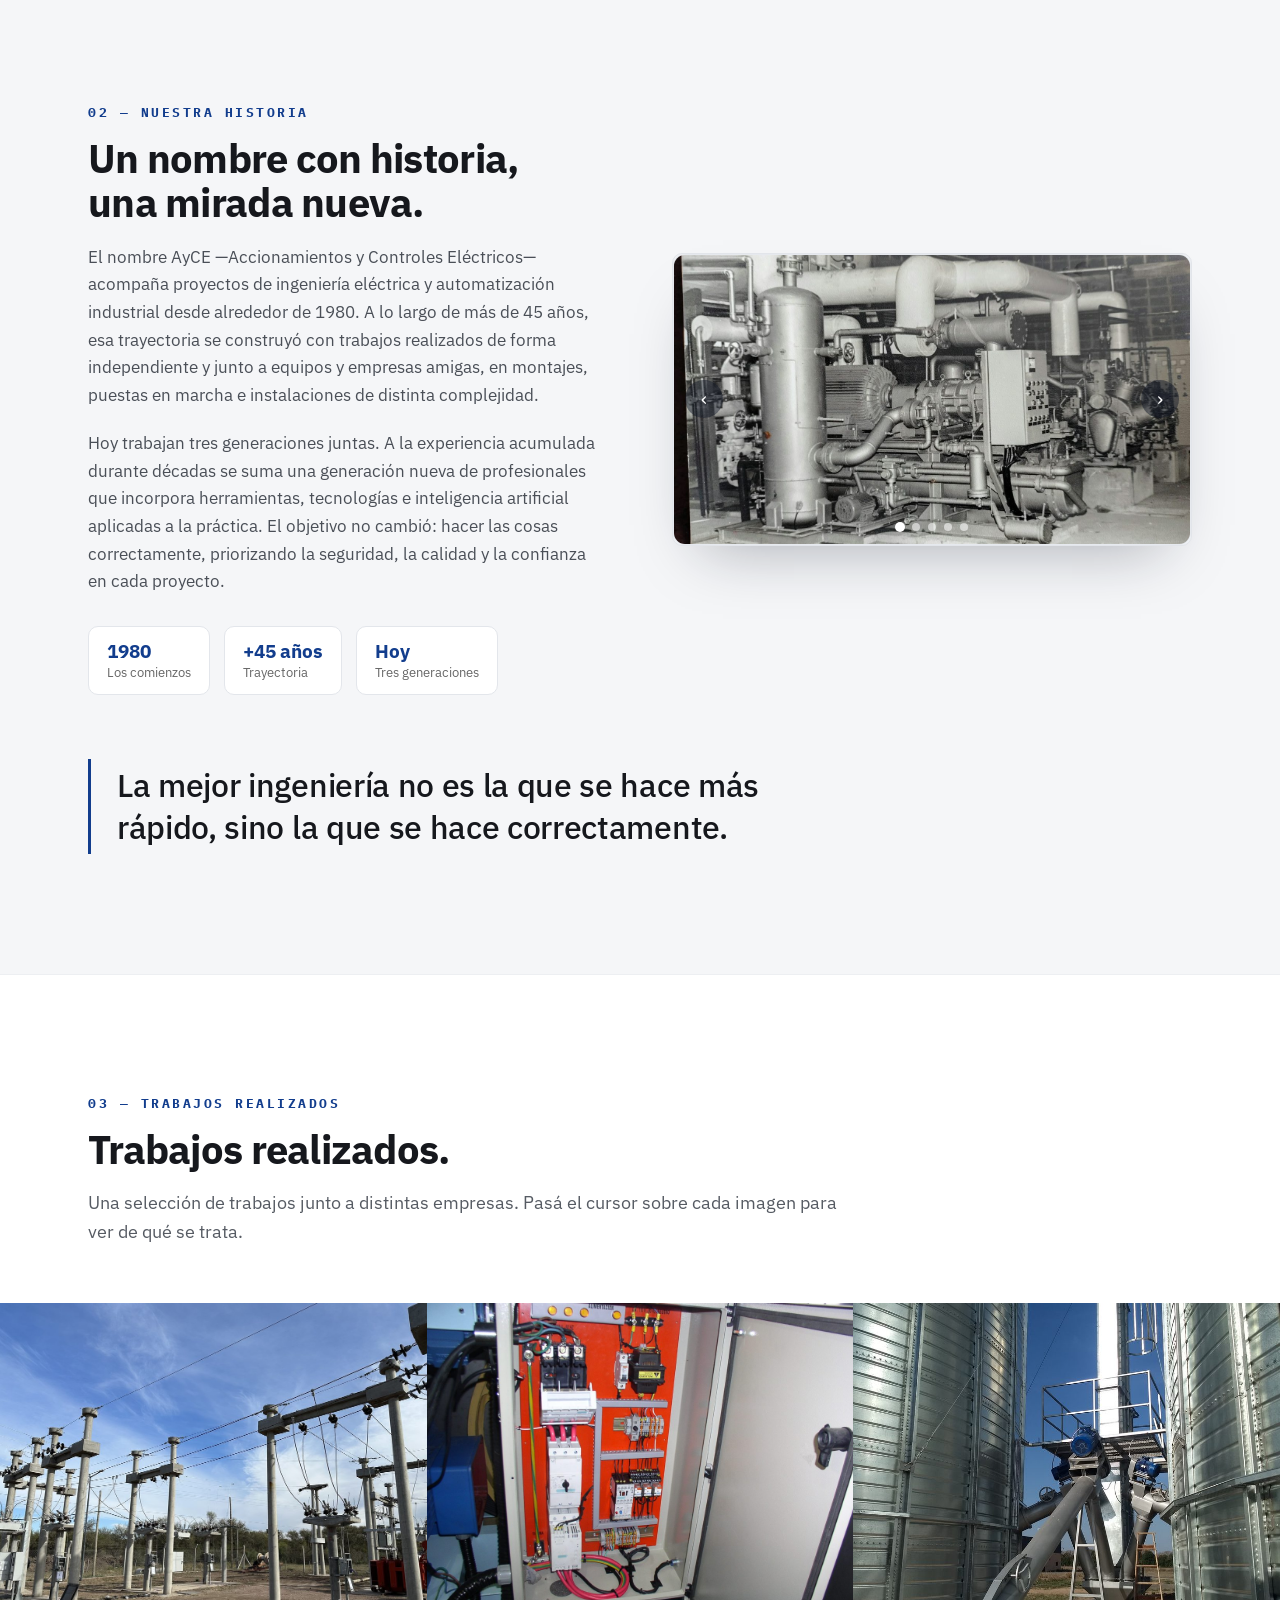
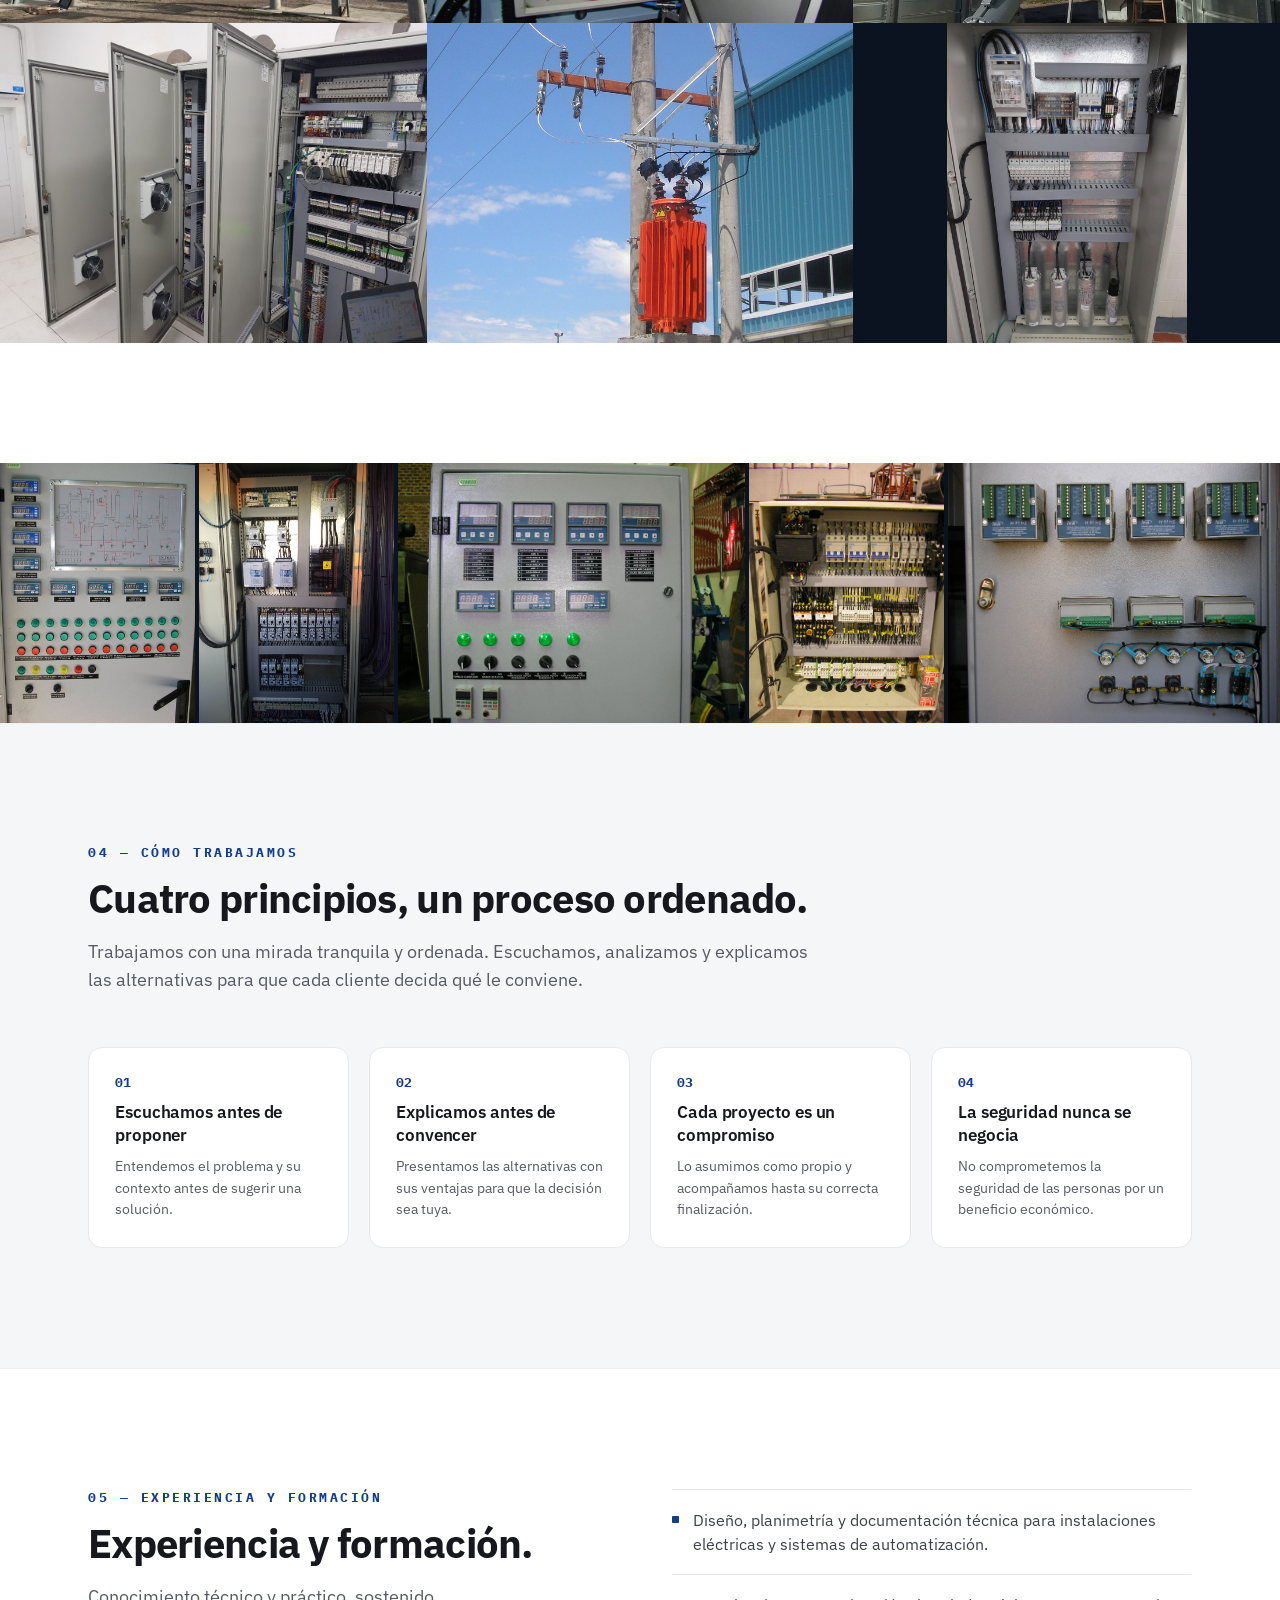
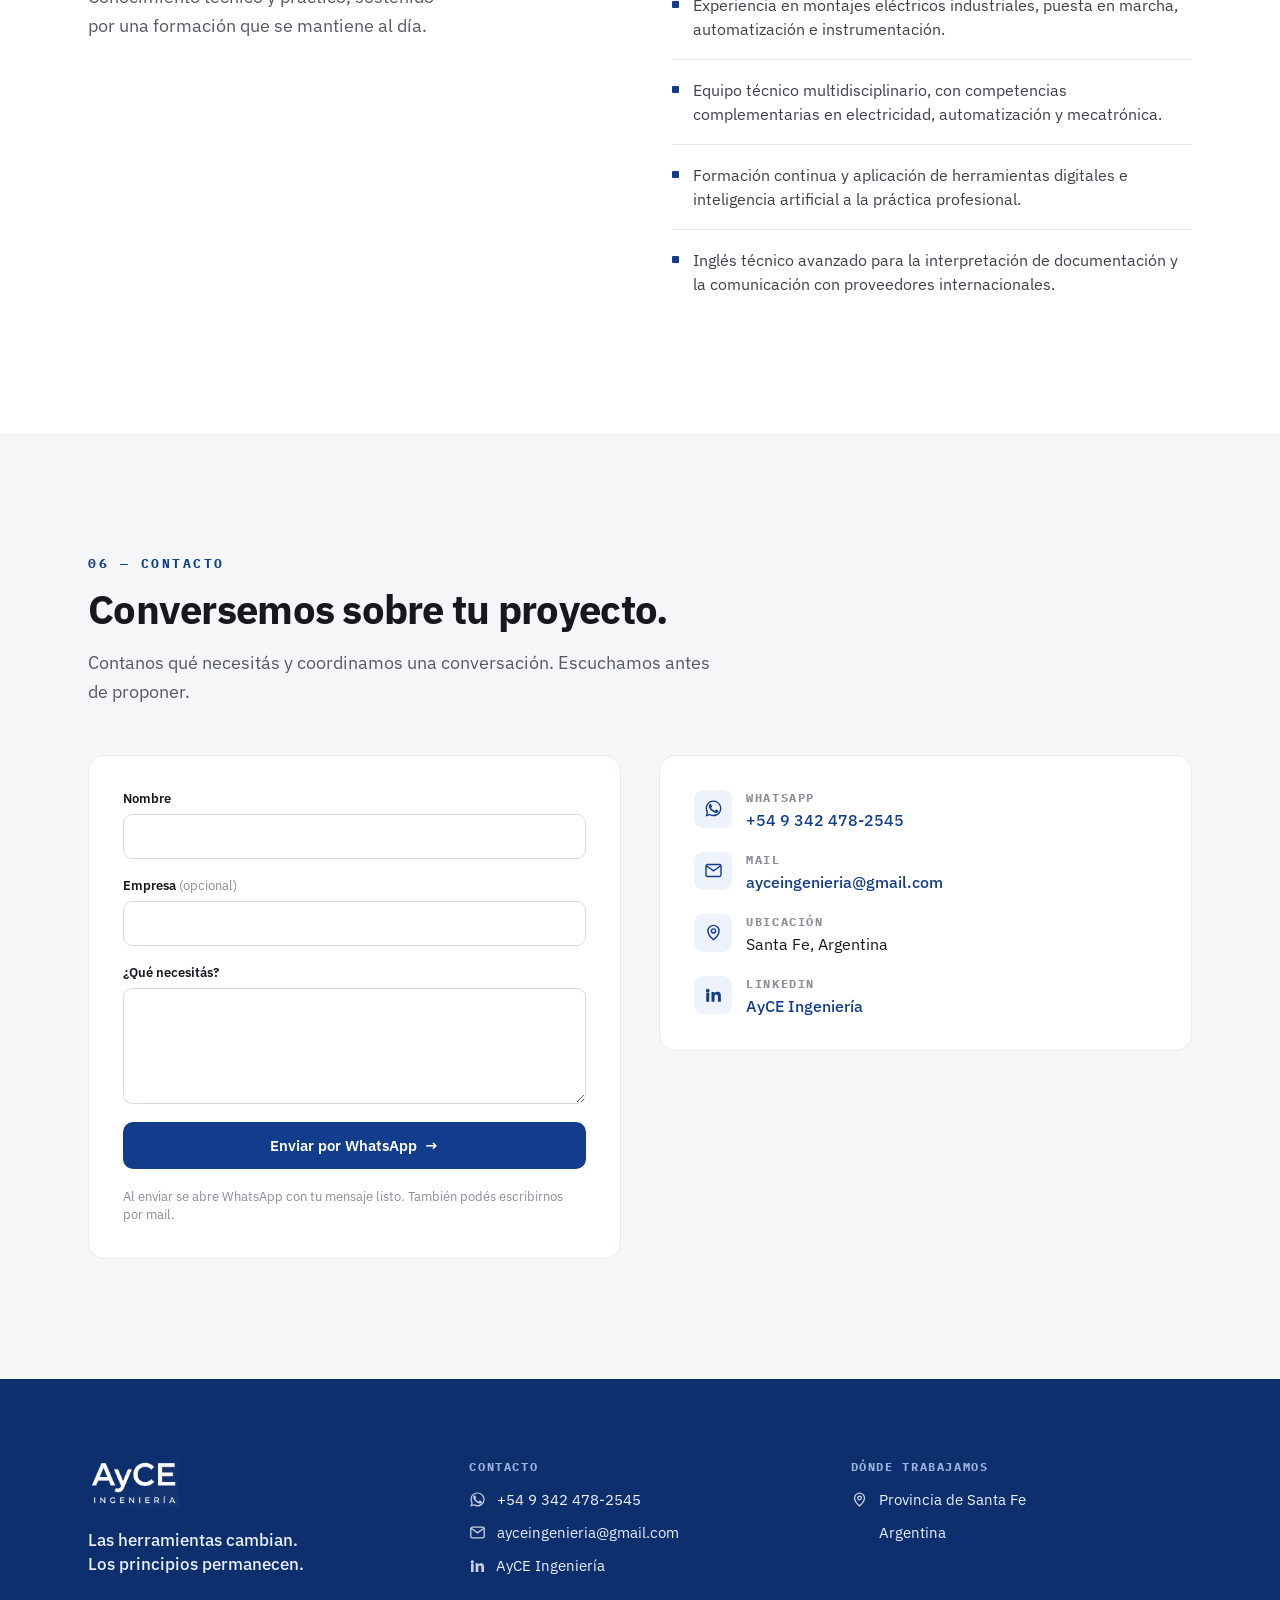
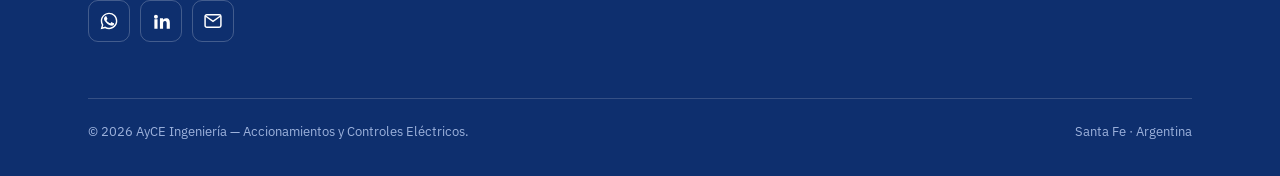
==== commit 7daca2f2: "Cambio en seccion 3, cinta continua" ====
--- a/index.html
+++ b/index.html
@@ -72,6 +72,19 @@
 .ticker-item::after{content:'';width:5px;height:5px;border-radius:50%;background:#7FA0DA;flex:0 0 auto}
 .ticker-item{padding-left:20px}
 @keyframes tick{from{transform:translateX(0)}to{transform:translateX(-50%)}}
+
+/* cinta de fotos en obra */
+.foto-ticker{background:#0B1220;overflow:hidden}
+.foto-ticker-track{display:flex;width:max-content;animation:tickimg 78s linear infinite}
+@media (hover:hover) and (pointer:fine){.foto-ticker-track:hover{animation-play-state:paused}}
+.foto-ticker-group{display:flex;align-items:center;flex:0 0 auto}
+.foto-ticker-item{height:clamp(160px,22vw,260px);flex:0 0 auto;margin-right:4px}
+.foto-ticker-item img{height:100%;width:auto;display:block;object-fit:cover}
+@keyframes tickimg{from{transform:translateX(0)}to{transform:translateX(-50%)}}
+@media(prefers-reduced-motion:reduce){
+  .foto-ticker-track{animation:none}
+  .foto-ticker{overflow-x:auto}
+}
 @media(prefers-reduced-motion:reduce){
   .ticker-track{animation:none}
   .ticker{overflow-x:auto}
@@ -466,13 +479,42 @@
     </div>
   </section>
 
-  <section class="banda" aria-label="Subestación transformadora Curupaytí, obra junto a VFM">
-    <img src="fotos/vfm-set-curupayti.jpg" loading="lazy" alt="Subestación transformadora 33/13,2 kV, obra realizada junto a VFM">
-    <div class="cap"><div class="in">
-      <div class="t">Trabajo en sitio</div>
-      <div class="d">VFM — S.E.T. 33/13,2 kV Curupaytí.</div>
-    </div></div>
-  </section>
+  <div class="foto-ticker" role="marquee" aria-label="Fotos de tableros en obra">
+    <div class="foto-ticker-track">
+      <div class="foto-ticker-group">
+        <div class="foto-ticker-item"><img src="fotos_ticker/ticker-01.jpg" loading="lazy" alt="Tablero eléctrico en obra"></div>
+        <div class="foto-ticker-item"><img src="fotos_ticker/ticker-02.jpg" loading="lazy" alt="Tablero eléctrico en obra"></div>
+        <div class="foto-ticker-item"><img src="fotos_ticker/ticker-03.jpg" loading="lazy" alt="Tablero eléctrico en obra"></div>
+        <div class="foto-ticker-item"><img src="fotos_ticker/ticker-04.jpg" loading="lazy" alt="Tablero eléctrico en obra"></div>
+        <div class="foto-ticker-item"><img src="fotos_ticker/ticker-05.jpg" loading="lazy" alt="Tablero eléctrico en obra"></div>
+        <div class="foto-ticker-item"><img src="fotos_ticker/ticker-06.jpg" loading="lazy" alt="Tablero eléctrico en obra"></div>
+        <div class="foto-ticker-item"><img src="fotos_ticker/ticker-07.jpg" loading="lazy" alt="Tablero eléctrico en obra"></div>
+        <div class="foto-ticker-item"><img src="fotos_ticker/ticker-08.jpg" loading="lazy" alt="Tablero eléctrico en obra"></div>
+        <div class="foto-ticker-item"><img src="fotos_ticker/ticker-09.jpg" loading="lazy" alt="Tablero eléctrico en obra"></div>
+        <div class="foto-ticker-item"><img src="fotos_ticker/ticker-10.jpg" loading="lazy" alt="Tablero eléctrico en obra"></div>
+        <div class="foto-ticker-item"><img src="fotos_ticker/ticker-11.jpg" loading="lazy" alt="Tablero eléctrico en obra"></div>
+        <div class="foto-ticker-item"><img src="fotos_ticker/ticker-12.jpg" loading="lazy" alt="Tablero eléctrico en obra"></div>
+        <div class="foto-ticker-item"><img src="fotos_ticker/ticker-13.jpg" loading="lazy" alt="Tablero eléctrico en obra"></div>
+        <div class="foto-ticker-item"><img src="fotos_ticker/ticker-14.jpg" loading="lazy" alt="Tablero eléctrico en obra"></div>
+      </div>
+      <div class="foto-ticker-group" aria-hidden="true">
+        <div class="foto-ticker-item"><img src="fotos_ticker/ticker-01.jpg" loading="lazy" alt=""></div>
+        <div class="foto-ticker-item"><img src="fotos_ticker/ticker-02.jpg" loading="lazy" alt=""></div>
+        <div class="foto-ticker-item"><img src="fotos_ticker/ticker-03.jpg" loading="lazy" alt=""></div>
+        <div class="foto-ticker-item"><img src="fotos_ticker/ticker-04.jpg" loading="lazy" alt=""></div>
+        <div class="foto-ticker-item"><img src="fotos_ticker/ticker-05.jpg" loading="lazy" alt=""></div>
+        <div class="foto-ticker-item"><img src="fotos_ticker/ticker-06.jpg" loading="lazy" alt=""></div>
+        <div class="foto-ticker-item"><img src="fotos_ticker/ticker-07.jpg" loading="lazy" alt=""></div>
+        <div class="foto-ticker-item"><img src="fotos_ticker/ticker-08.jpg" loading="lazy" alt=""></div>
+        <div class="foto-ticker-item"><img src="fotos_ticker/ticker-09.jpg" loading="lazy" alt=""></div>
+        <div class="foto-ticker-item"><img src="fotos_ticker/ticker-10.jpg" loading="lazy" alt=""></div>
+        <div class="foto-ticker-item"><img src="fotos_ticker/ticker-11.jpg" loading="lazy" alt=""></div>
+        <div class="foto-ticker-item"><img src="fotos_ticker/ticker-12.jpg" loading="lazy" alt=""></div>
+        <div class="foto-ticker-item"><img src="fotos_ticker/ticker-13.jpg" loading="lazy" alt=""></div>
+        <div class="foto-ticker-item"><img src="fotos_ticker/ticker-14.jpg" loading="lazy" alt=""></div>
+      </div>
+    </div>
+  </div>
 
   <section id="proceso" class="pad gris">
     <div class="wrap">
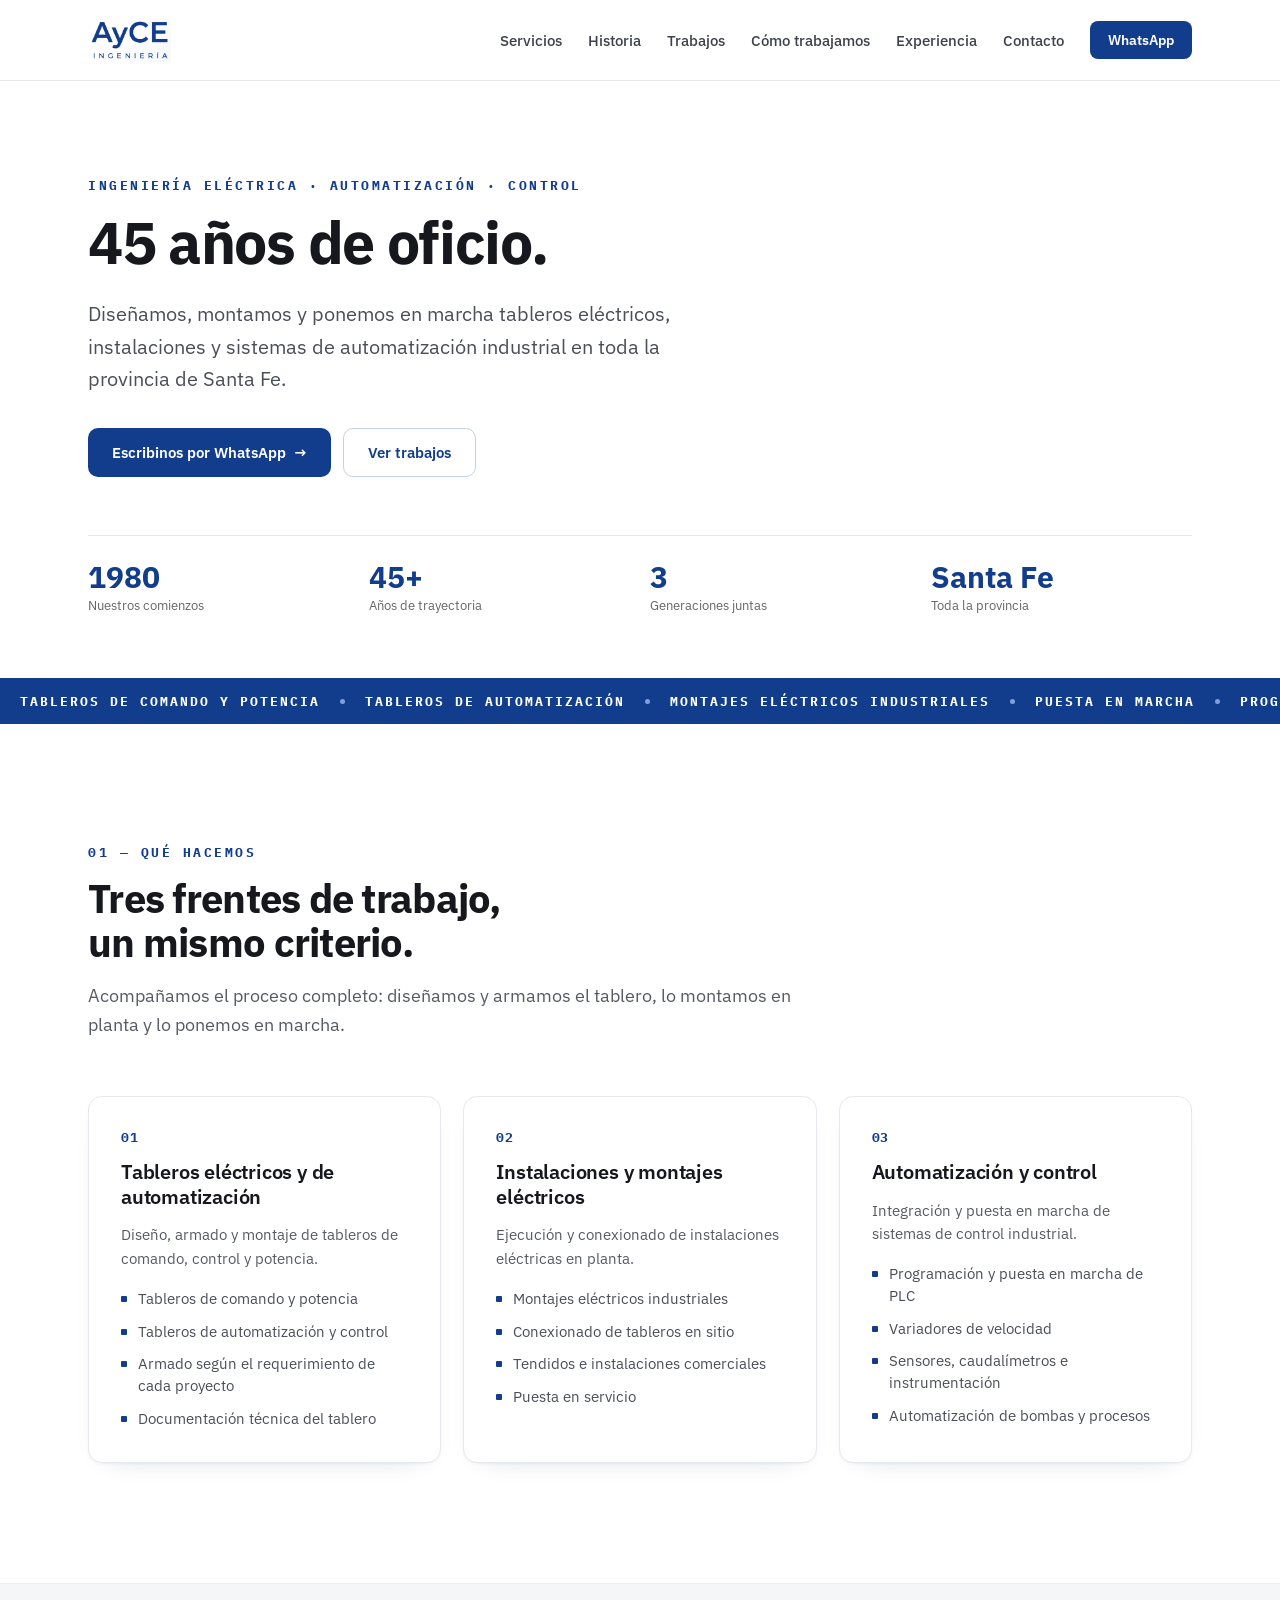
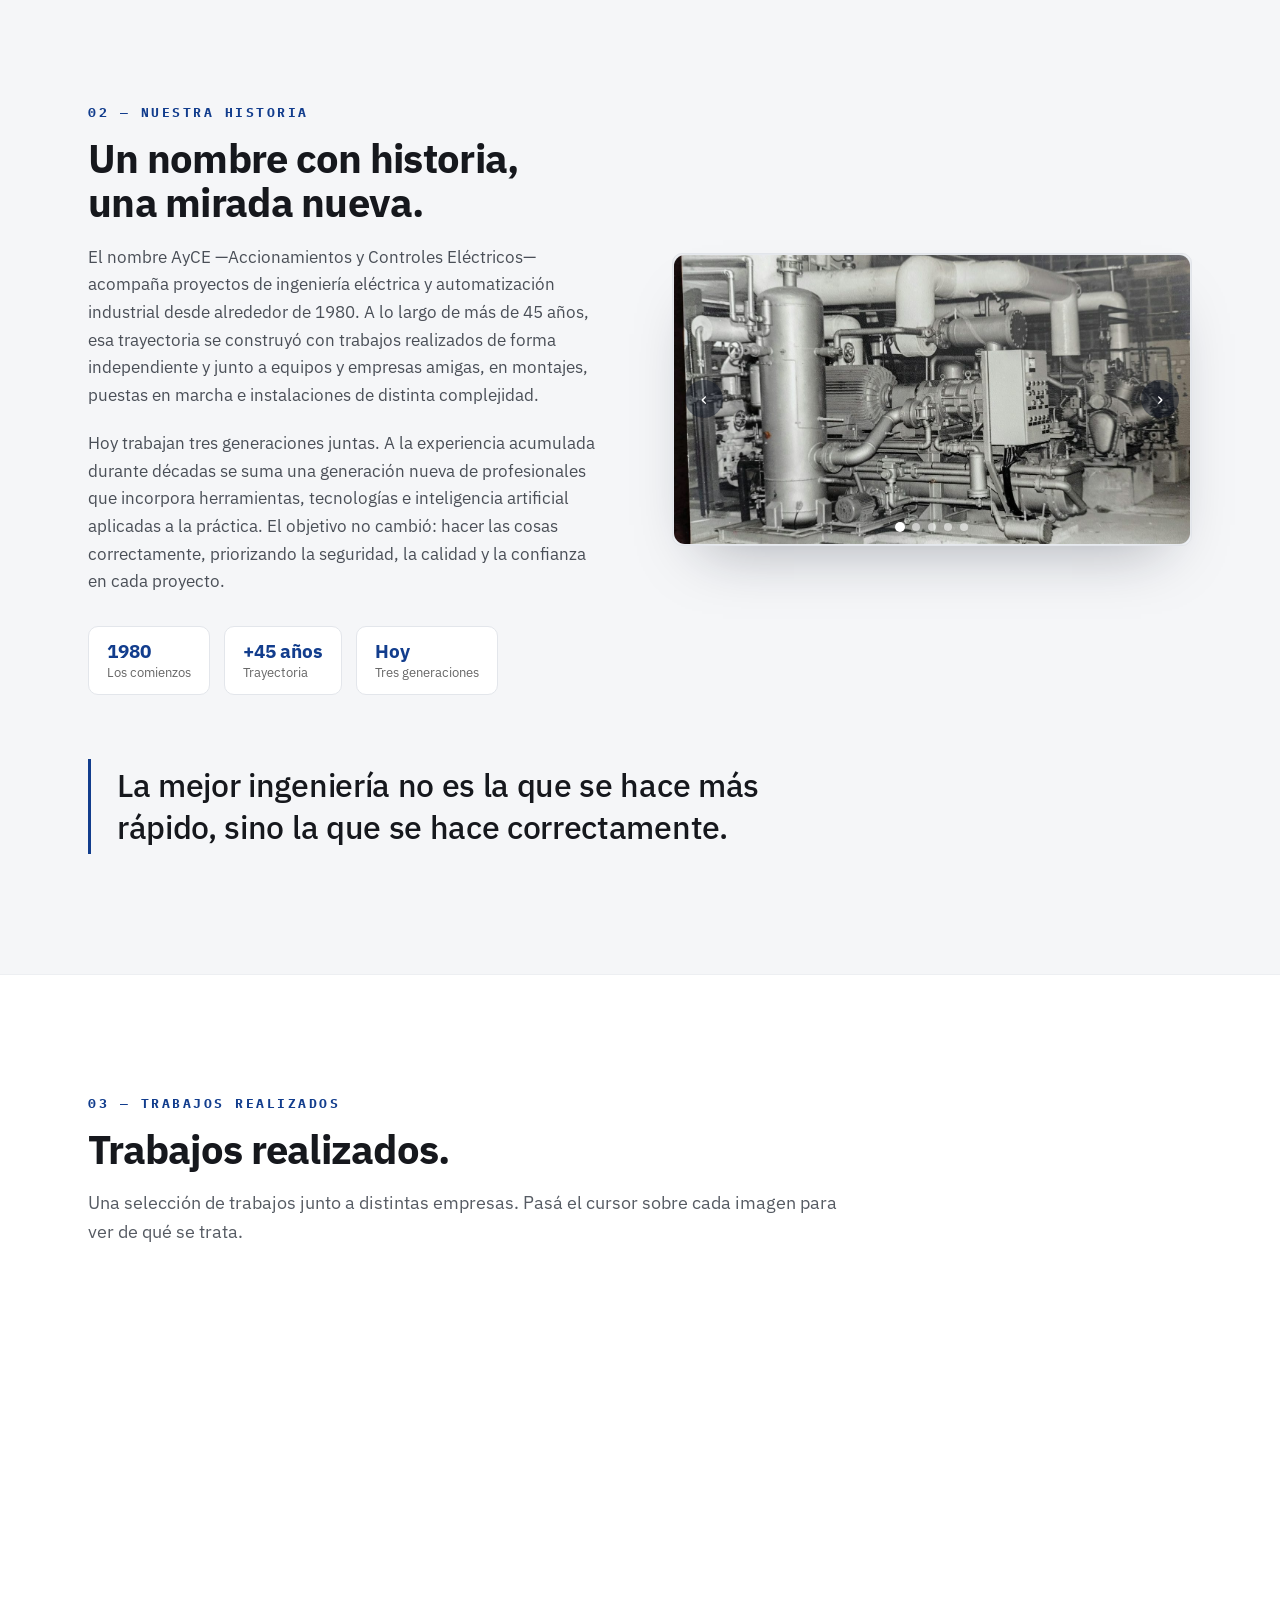
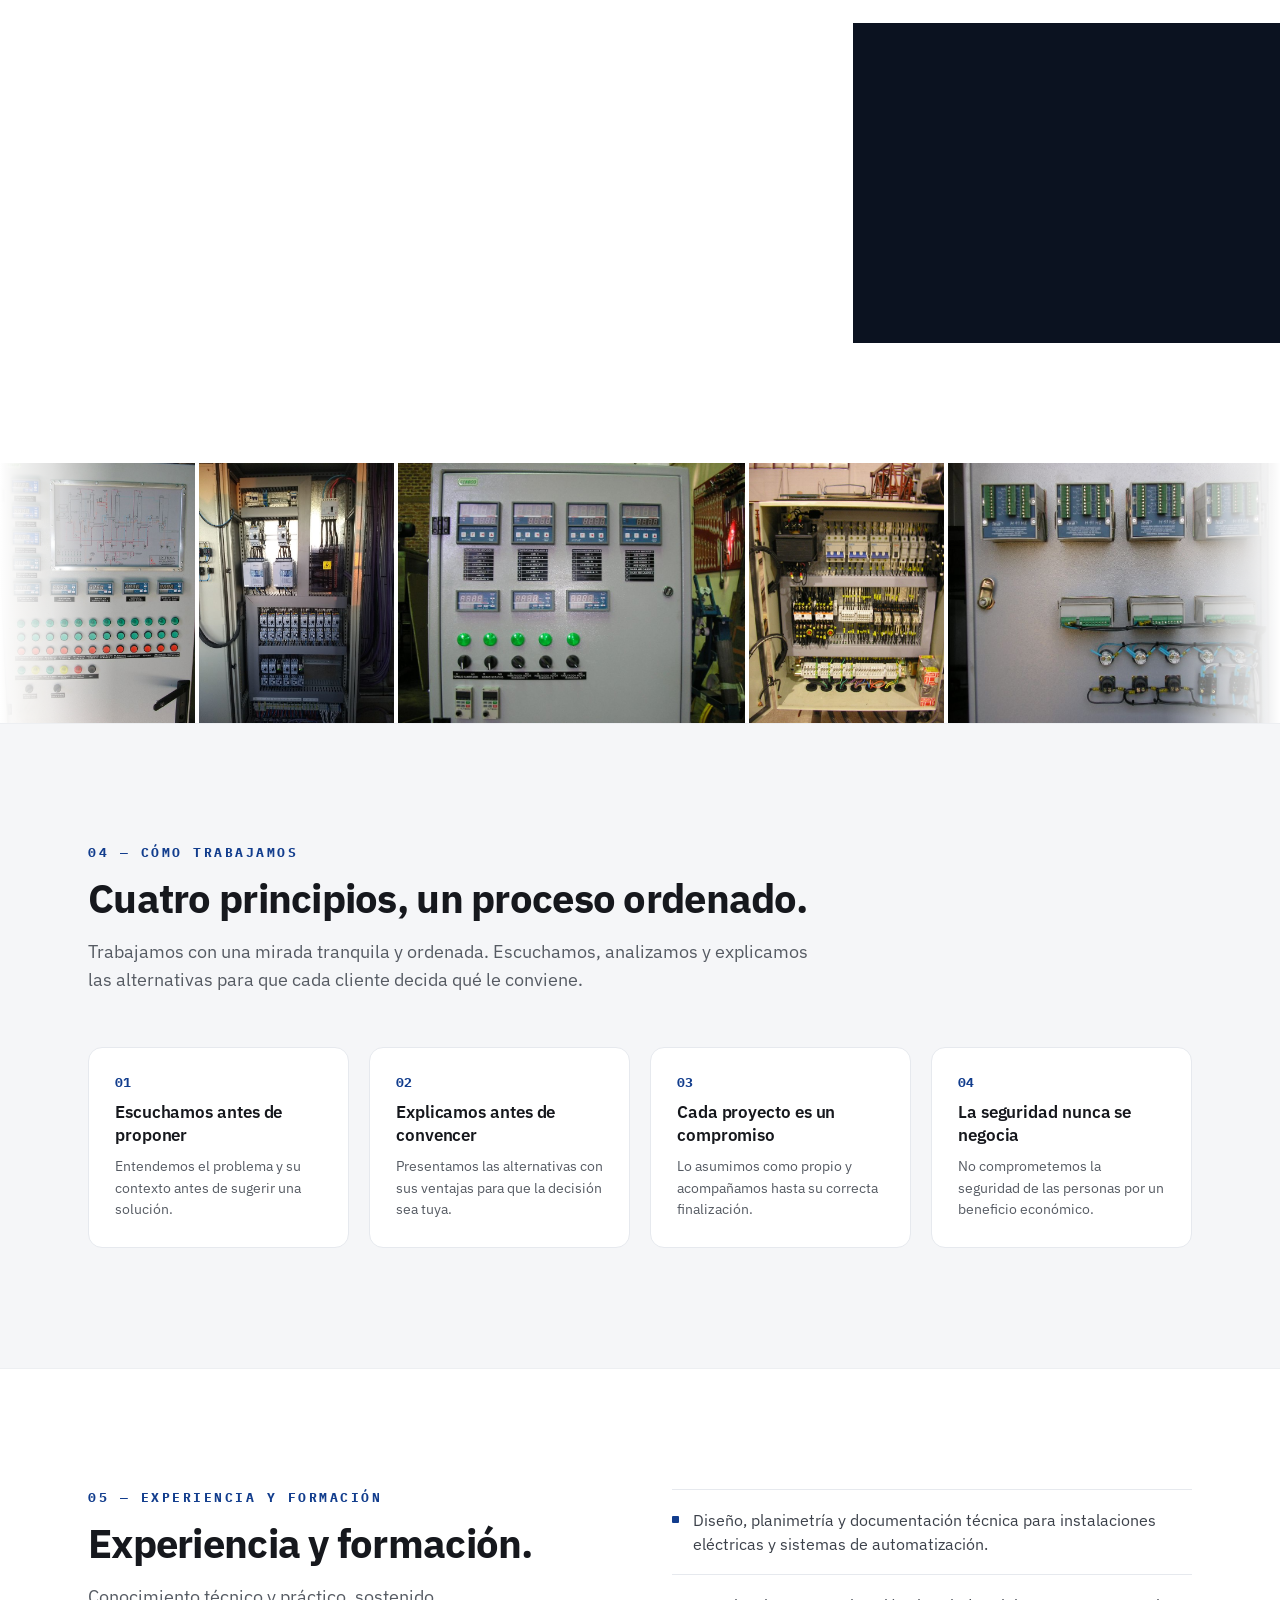
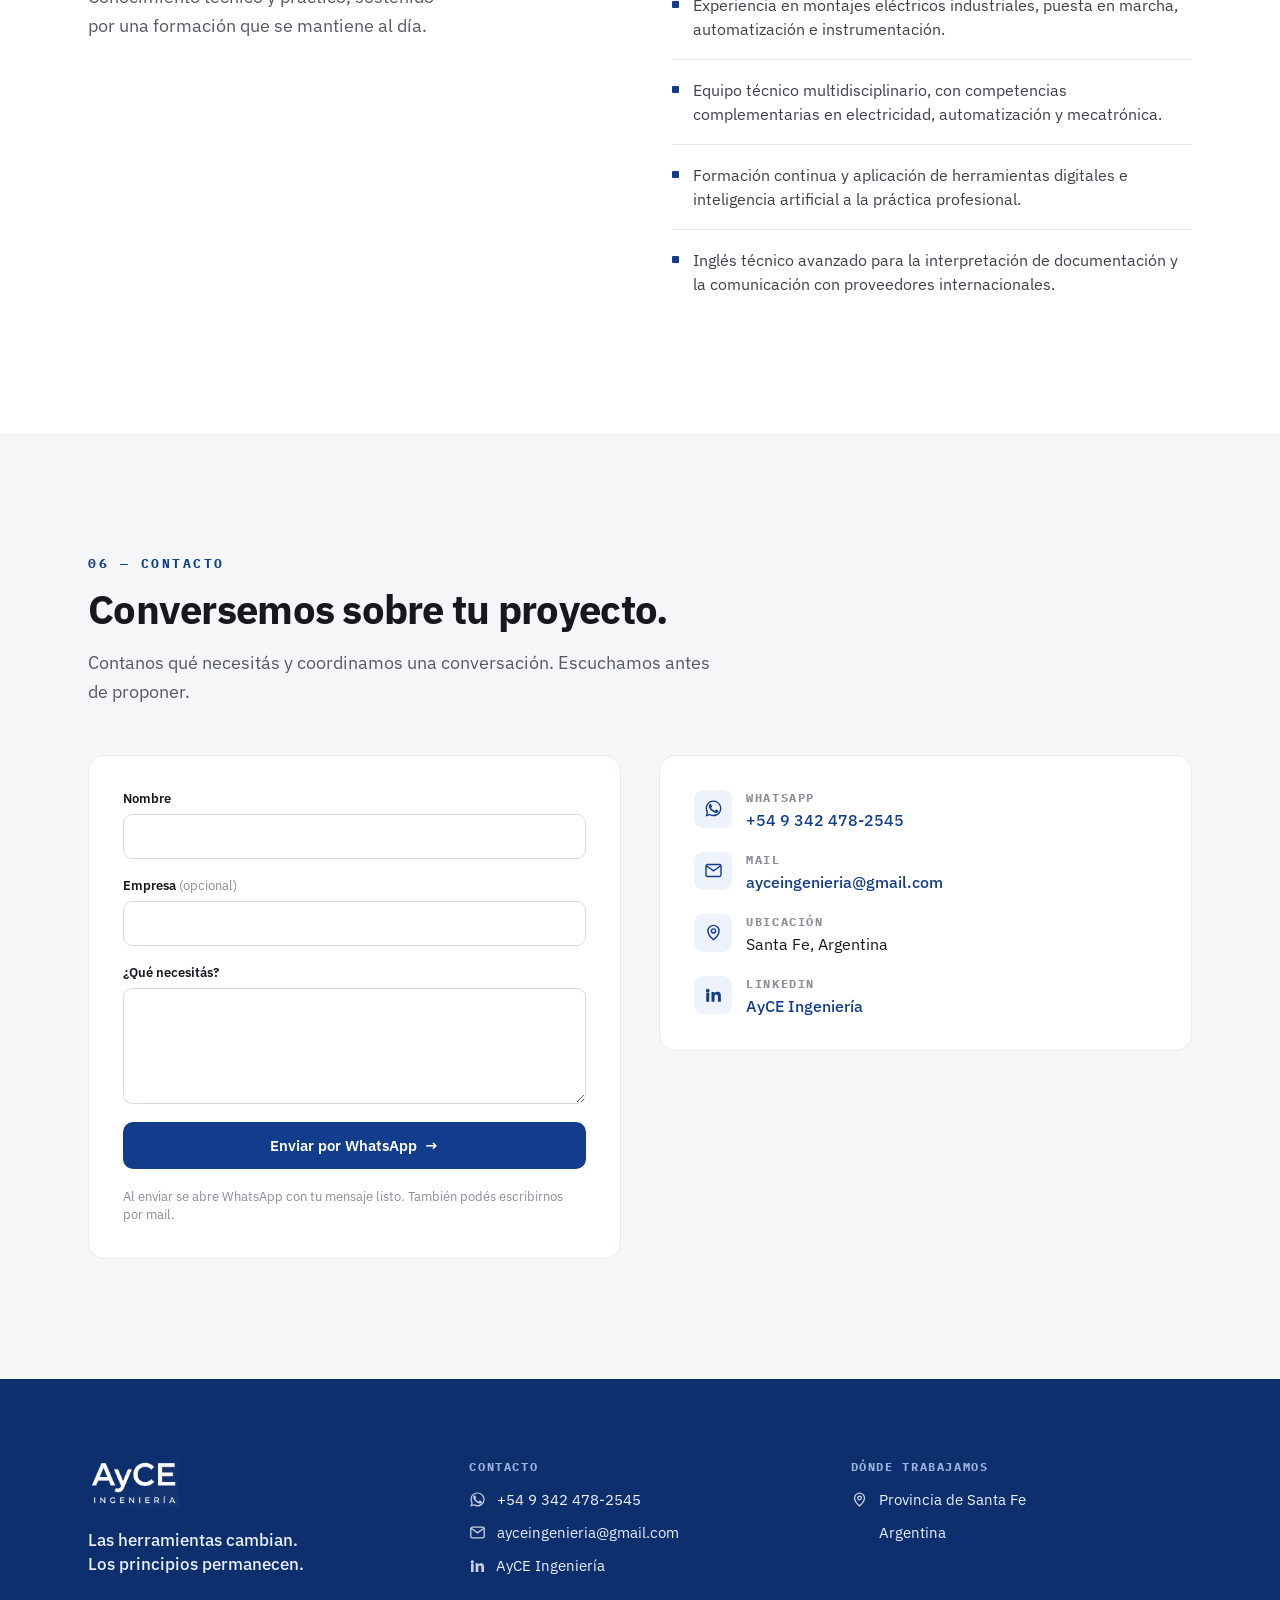
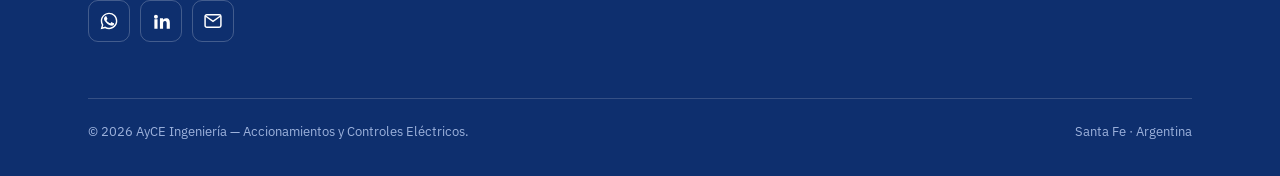
==== commit 54a90cb6: "Fix cinta continua" ====
--- a/index.html
+++ b/index.html
@@ -74,7 +74,10 @@
 @keyframes tick{from{transform:translateX(0)}to{transform:translateX(-50%)}}
 
 /* cinta de fotos en obra */
-.foto-ticker{background:#0B1220;overflow:hidden}
+.foto-ticker{background:#fff;overflow:hidden;position:relative;isolation:isolate}
+.foto-ticker::before,.foto-ticker::after{content:'';position:absolute;top:0;bottom:0;width:clamp(50px,9vw,130px);z-index:2;pointer-events:none}
+.foto-ticker::before{left:0;background:linear-gradient(to right,#fff 0%,rgba(255,255,255,.7) 45%,rgba(255,255,255,0) 100%)}
+.foto-ticker::after{right:0;background:linear-gradient(to left,#fff 0%,rgba(255,255,255,.7) 45%,rgba(255,255,255,0) 100%)}
 .foto-ticker-track{display:flex;width:max-content;animation:tickimg 78s linear infinite}
 @media (hover:hover) and (pointer:fine){.foto-ticker-track:hover{animation-play-state:paused}}
 .foto-ticker-group{display:flex;align-items:center;flex:0 0 auto}
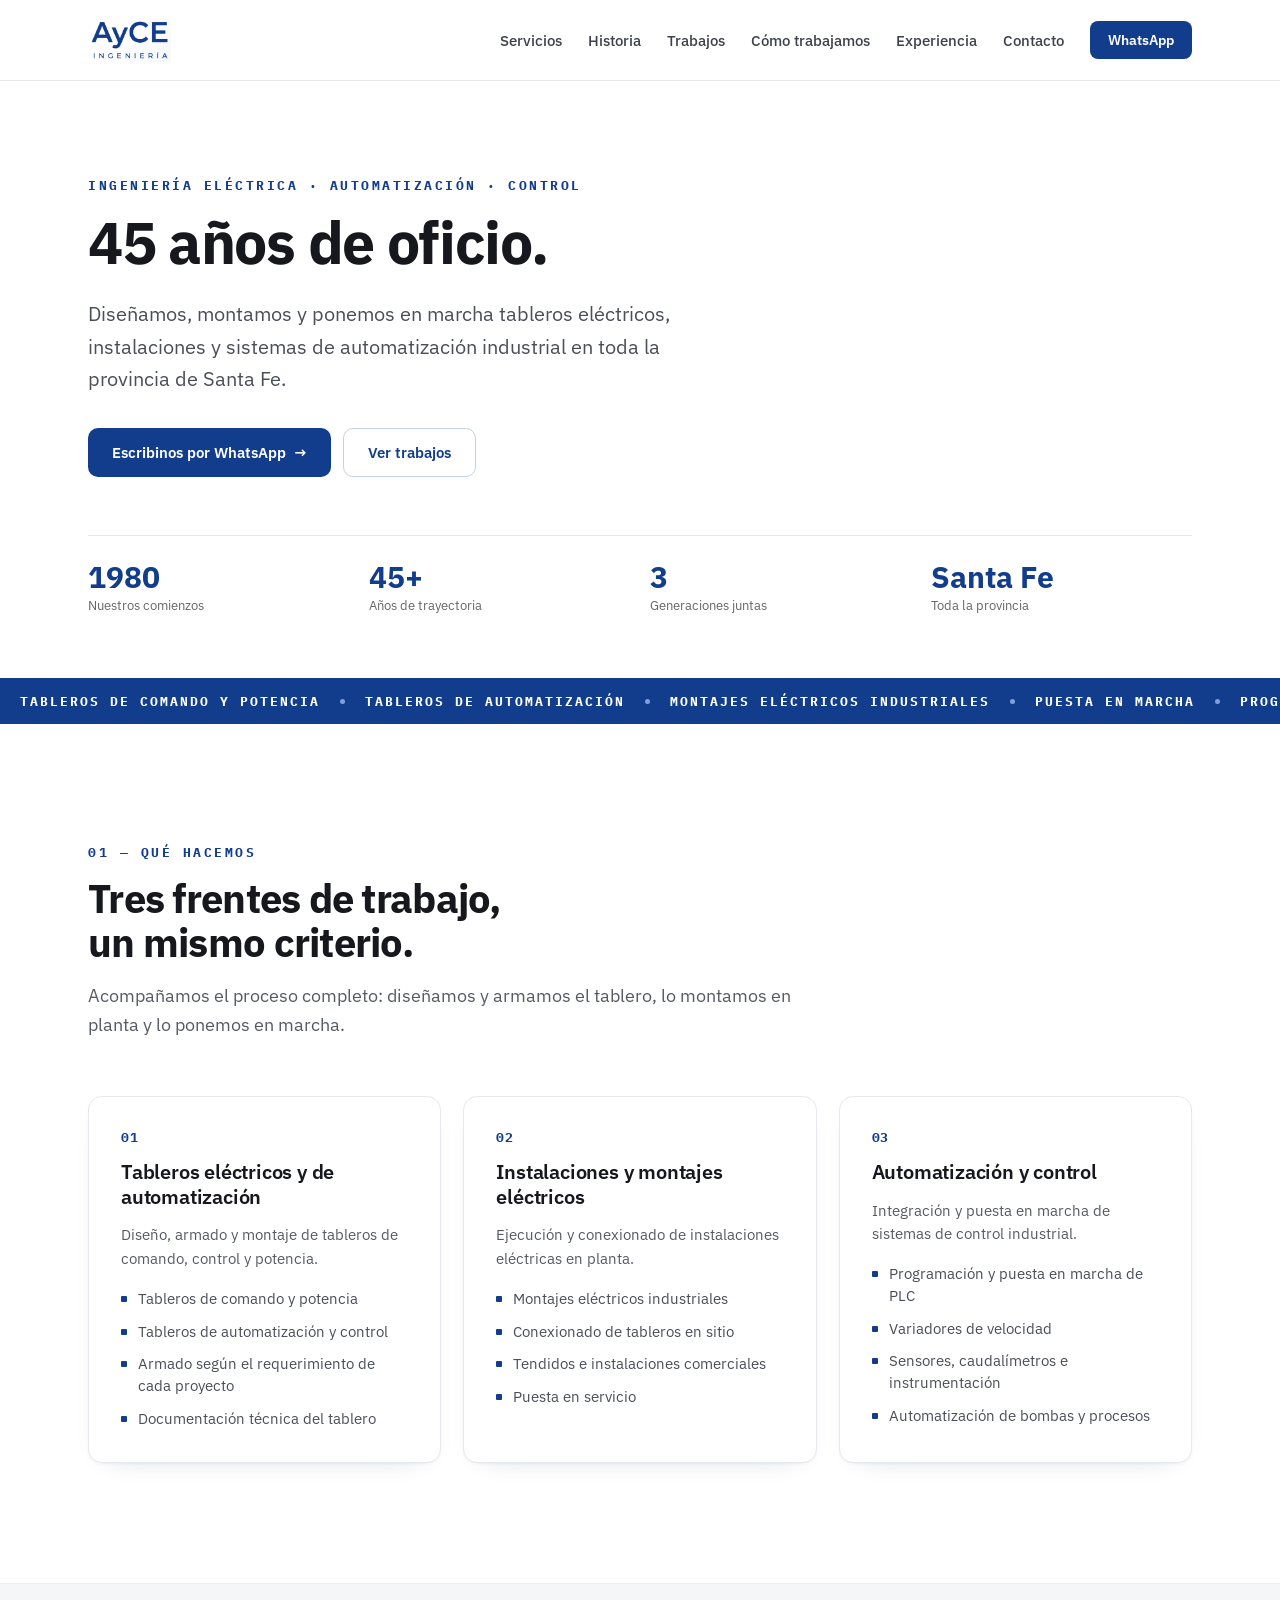
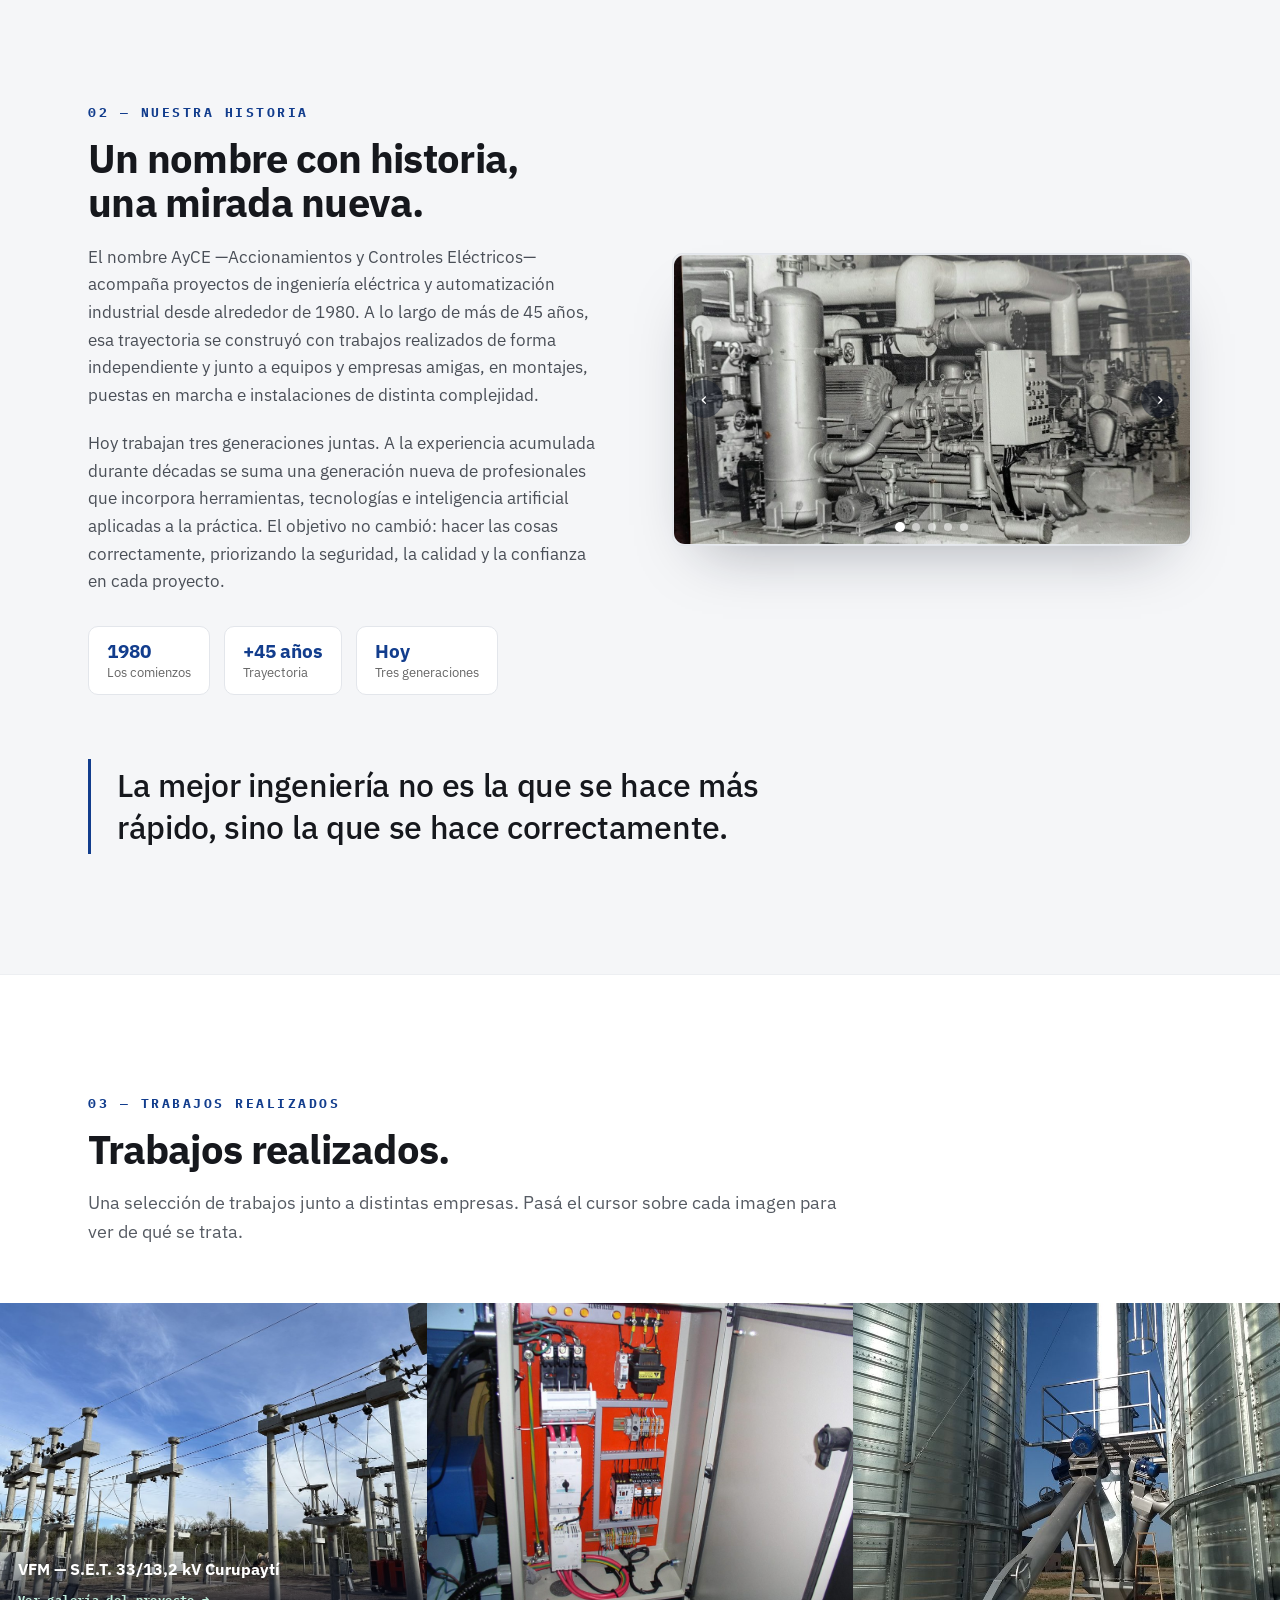
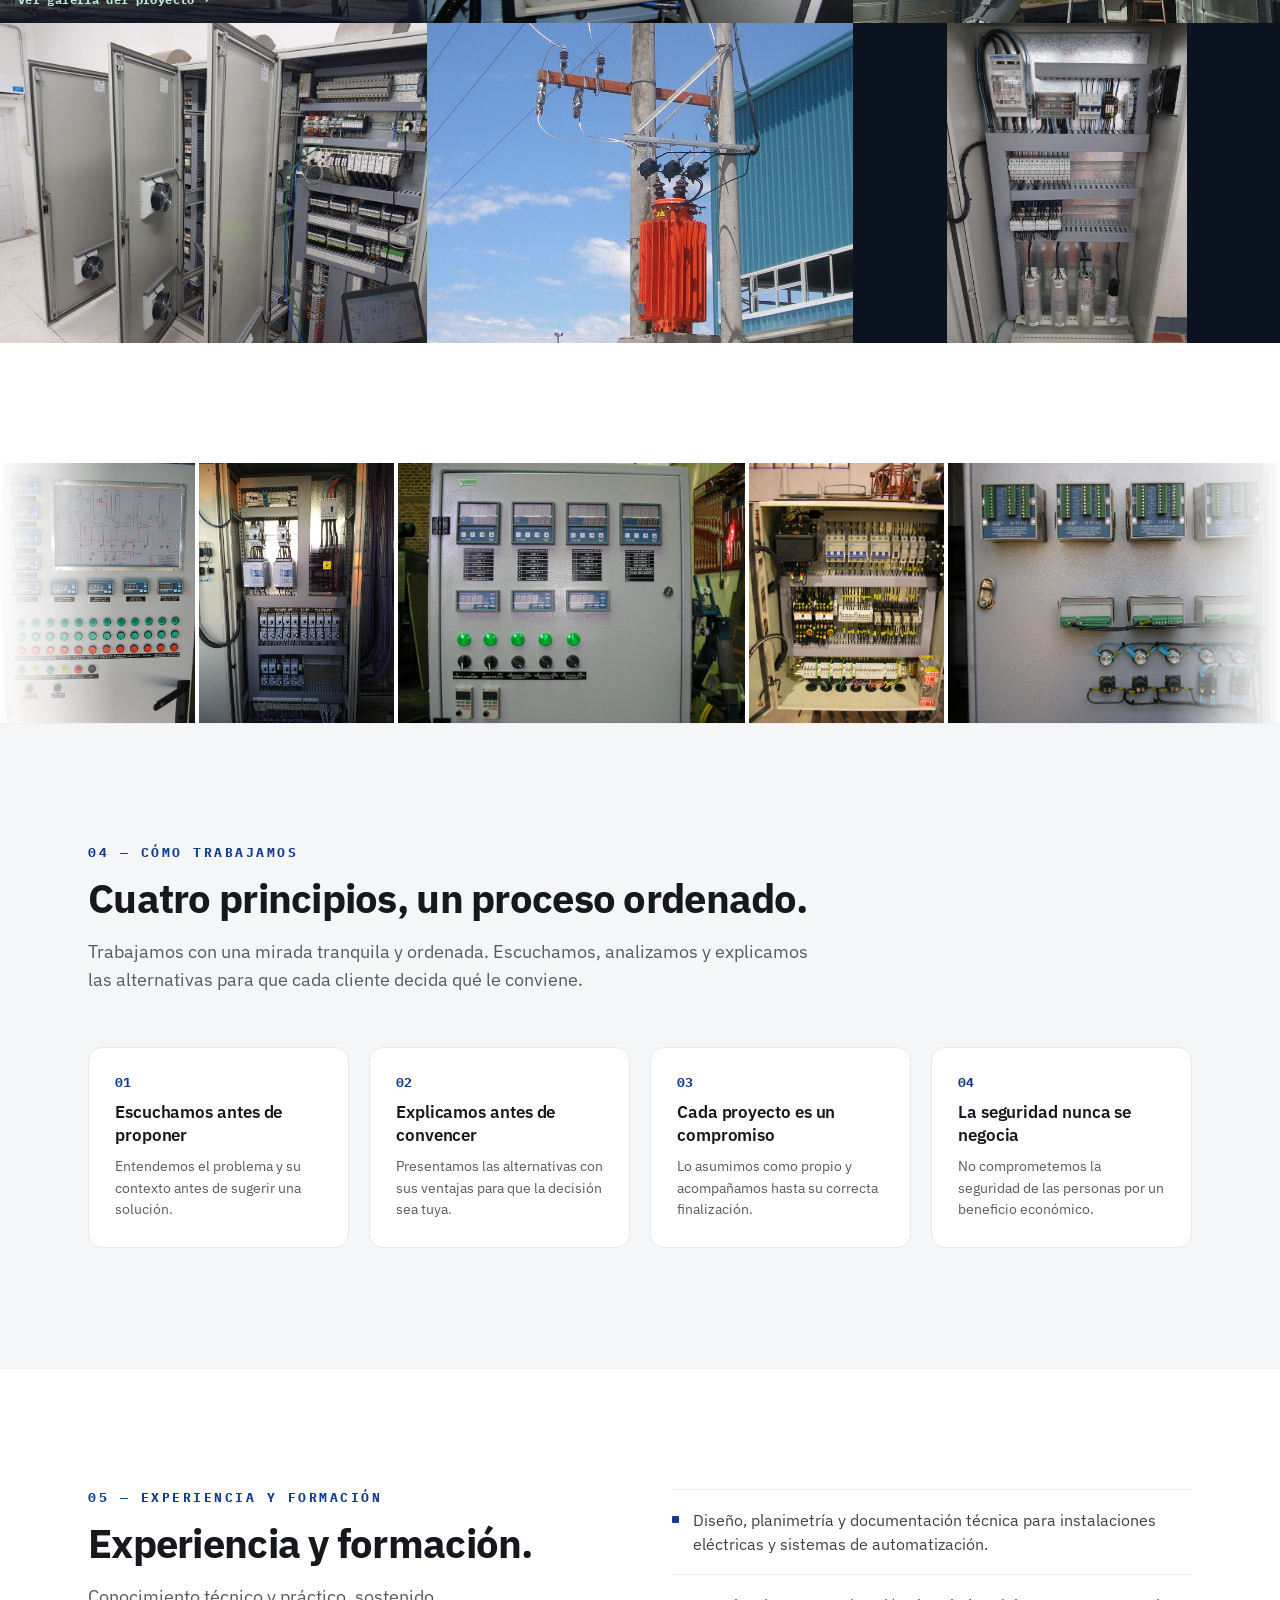
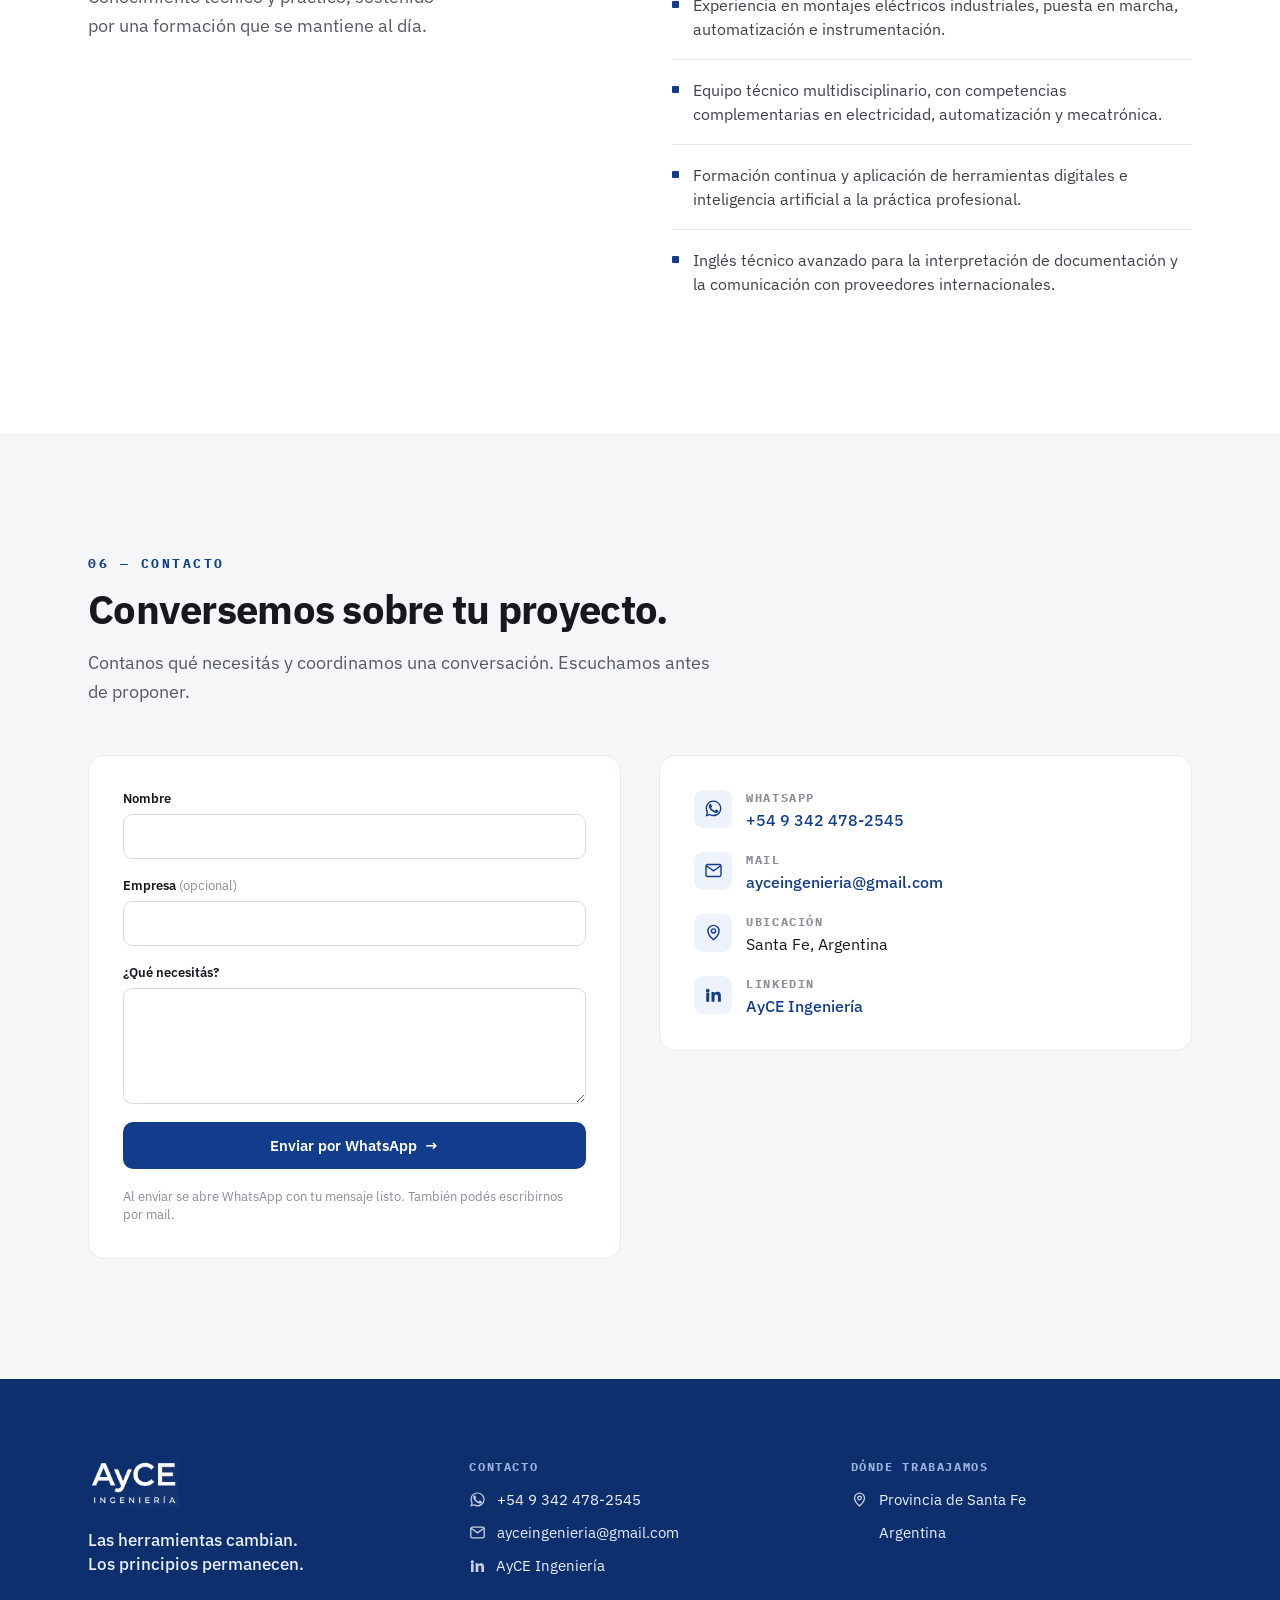
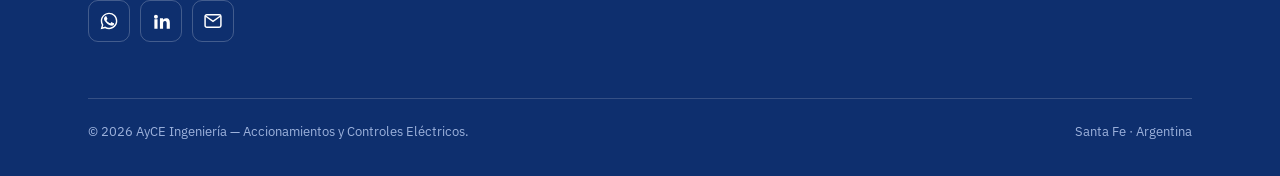
==== commit 49687381: "Modificacion imagen 1 seccion 3 VFM" ====
--- a/index.html
+++ b/index.html
@@ -196,6 +196,29 @@
 .flip-back p{margin-top:12px;font-size:14px;line-height:1.55;color:#DCE5F7}
 @media(max-width:860px){.flip-grid{grid-template-columns:repeat(2,1fr)}}
 @media(max-width:560px){.flip-grid{grid-template-columns:1fr}.flip-card{aspect-ratio:16/11}}
+
+/* tarjeta VFM: sin giro, abre galería */
+button.flip-card{display:block;width:100%;margin:0;padding:0;border:0;background:transparent;font:inherit;color:inherit;cursor:pointer;text-align:left;-webkit-appearance:none;appearance:none}
+.vfm-card .flip-inner{display:block}
+.vfm-card:hover .flip-inner,.vfm-card:focus-within .flip-inner{transform:none}
+.vfm-card:hover img{transform:scale(1.035)}
+.flip-front img{transition:transform .5s ease}
+.vfm-caption{position:absolute;left:0;right:0;bottom:0;padding:16px 18px;background:linear-gradient(to top,rgba(8,14,30,.88),rgba(8,14,30,0));display:flex;align-items:flex-end;justify-content:space-between;gap:12px;flex-wrap:wrap}
+.vfm-title{color:#fff;font-weight:700;font-size:.98rem;line-height:1.3}
+.vfm-cta{color:#BFEBD9;font-family:var(--mono);font-size:12px;font-weight:700;letter-spacing:.03em;white-space:nowrap}
+
+/* ventana modal de la galería VFM */
+.vfm-modal{position:fixed;inset:0;z-index:100;display:flex;align-items:center;justify-content:center;padding:clamp(16px,4vw,40px);background:rgba(6,10,22,.78);backdrop-filter:blur(3px)}
+.vfm-modal[hidden]{display:none}
+.vfm-modal-box{background:#fff;border-radius:14px;max-width:980px;width:100%;max-height:90vh;overflow-y:auto;position:relative;padding:clamp(20px,4vw,36px)}
+.vfm-modal-close{position:absolute;top:14px;right:14px;width:38px;height:38px;border-radius:50%;border:1px solid var(--linea);background:#fff;color:var(--tinta);font-size:20px;line-height:1;cursor:pointer;display:flex;align-items:center;justify-content:center;transition:background .2s}
+.vfm-modal-close:hover{background:var(--fondo-2)}
+.vfm-modal-box h3{font-size:clamp(1.1rem,2vw,1.4rem);font-weight:700;letter-spacing:-.01em;padding-right:40px}
+.vfm-modal-box p{margin-top:10px;color:var(--texto-2);font-size:15px;line-height:1.55;max-width:70ch}
+.vfm-gallery{margin-top:24px;display:grid;grid-template-columns:repeat(3,1fr);gap:10px}
+.vfm-gallery img{width:100%;height:100%;aspect-ratio:3/4;object-fit:cover;border-radius:8px;display:block}
+@media(max-width:640px){.vfm-gallery{grid-template-columns:repeat(2,1fr)}}
+@media(prefers-reduced-motion:reduce){.flip-front img{transition:none}.vfm-card:hover img{transform:none}}
 @media(prefers-reduced-motion:reduce){
   .flip-card{aspect-ratio:auto;perspective:none}
   .flip-inner{position:static;transition:none;transform:none!important}
@@ -412,17 +435,17 @@
         <p class="lede">Una selección de trabajos junto a distintas empresas. Pasá el cursor sobre cada imagen para ver de qué se trata.</p>
       </div>
       <div class="flip-grid">
-        <div class="flip-card" data-reveal tabindex="0">
-          <div class="flip-inner">
-            <div class="flip-front">
+        <button class="flip-card vfm-card" type="button" data-reveal aria-haspopup="dialog" aria-controls="vfm-modal" id="vfm-open">
+          <span class="flip-inner">
+            <span class="flip-front">
               <img src="fotos/vfm-set-curupayti.jpg" loading="lazy" alt="Subestación transformadora 33/13,2 kV Curupaytí, obra junto a VFM">
-            </div>
-            <div class="flip-back">
-              <h3>VFM — S.E.T. 33/13,2 kV Curupaytí</h3>
-              <p>Trabajamos junto a VFM en el armado, conexionado y puesta en marcha de tableros de comando, medición y protección, y de servicios auxiliares.</p>
-            </div>
-          </div>
-        </div>
+              <span class="vfm-caption">
+                <span class="vfm-title">VFM — S.E.T. 33/13,2 kV Curupaytí</span>
+                <span class="vfm-cta">Ver galería del proyecto <span aria-hidden="true">→</span></span>
+              </span>
+            </span>
+          </span>
+        </button>
         <div class="flip-card" data-reveal tabindex="0">
           <div class="flip-inner">
             <div class="flip-front">
@@ -481,6 +504,22 @@
         </div>
     </div>
   </section>
+
+  <div class="vfm-modal" id="vfm-modal" role="dialog" aria-modal="true" aria-labelledby="vfm-modal-title" hidden>
+    <div class="vfm-modal-box">
+      <button type="button" class="vfm-modal-close" id="vfm-close" aria-label="Cerrar">✕</button>
+      <h3 id="vfm-modal-title">VFM — S.E.T. 33/13,2 kV Curupaytí</h3>
+      <p>Trabajamos junto a VFM en el armado, conexionado y puesta en marcha de tableros de comando, medición y protección, y de servicios auxiliares.</p>
+      <div class="vfm-gallery">
+        <img src="fotos_vfm/planta-01.jpg" loading="lazy" alt="Tablero armado para el proyecto VFM, foto 1">
+        <img src="fotos_vfm/planta-02.jpg" loading="lazy" alt="Tablero armado para el proyecto VFM, foto 2">
+        <img src="fotos_vfm/planta-03.jpg" loading="lazy" alt="Instrumentación del proyecto VFM">
+        <img src="fotos_vfm/planta-04.jpg" loading="lazy" alt="Tablero instalado en planta, proyecto VFM">
+        <img src="fotos_vfm/planta-05.jpg" loading="lazy" alt="Gabinete de intemperie, proyecto VFM">
+        <img src="fotos_vfm/planta-06.jpg" loading="lazy" alt="Conexionado de tablero, proyecto VFM">
+      </div>
+    </div>
+  </div>
 
   <div class="foto-ticker" role="marquee" aria-label="Fotos de tableros en obra">
     <div class="foto-ticker-track">
@@ -659,6 +698,29 @@
   });
 
   var rm = window.matchMedia('(prefers-reduced-motion: reduce)').matches;
+
+  // galería VFM
+  var vfmOpenBtn = document.getElementById('vfm-open');
+  var vfmModal = document.getElementById('vfm-modal');
+  if(vfmOpenBtn && vfmModal){
+    var vfmCloseBtn = document.getElementById('vfm-close');
+    function vfmOpen(){
+      vfmModal.hidden = false;
+      document.body.style.overflow = 'hidden';
+      vfmCloseBtn.focus();
+    }
+    function vfmClose(){
+      vfmModal.hidden = true;
+      document.body.style.overflow = '';
+      vfmOpenBtn.focus();
+    }
+    vfmOpenBtn.addEventListener('click', vfmOpen);
+    vfmCloseBtn.addEventListener('click', vfmClose);
+    vfmModal.addEventListener('click', function(e){ if(e.target === vfmModal) vfmClose(); });
+    document.addEventListener('keydown', function(e){
+      if(e.key === 'Escape' && !vfmModal.hidden) vfmClose();
+    });
+  }
 
   // formulario -> WhatsApp
   document.getElementById('form-wa').addEventListener('submit', function(e){
@@ -769,4 +831,4 @@
 </script>
 
 </body>
-</html>+</html>
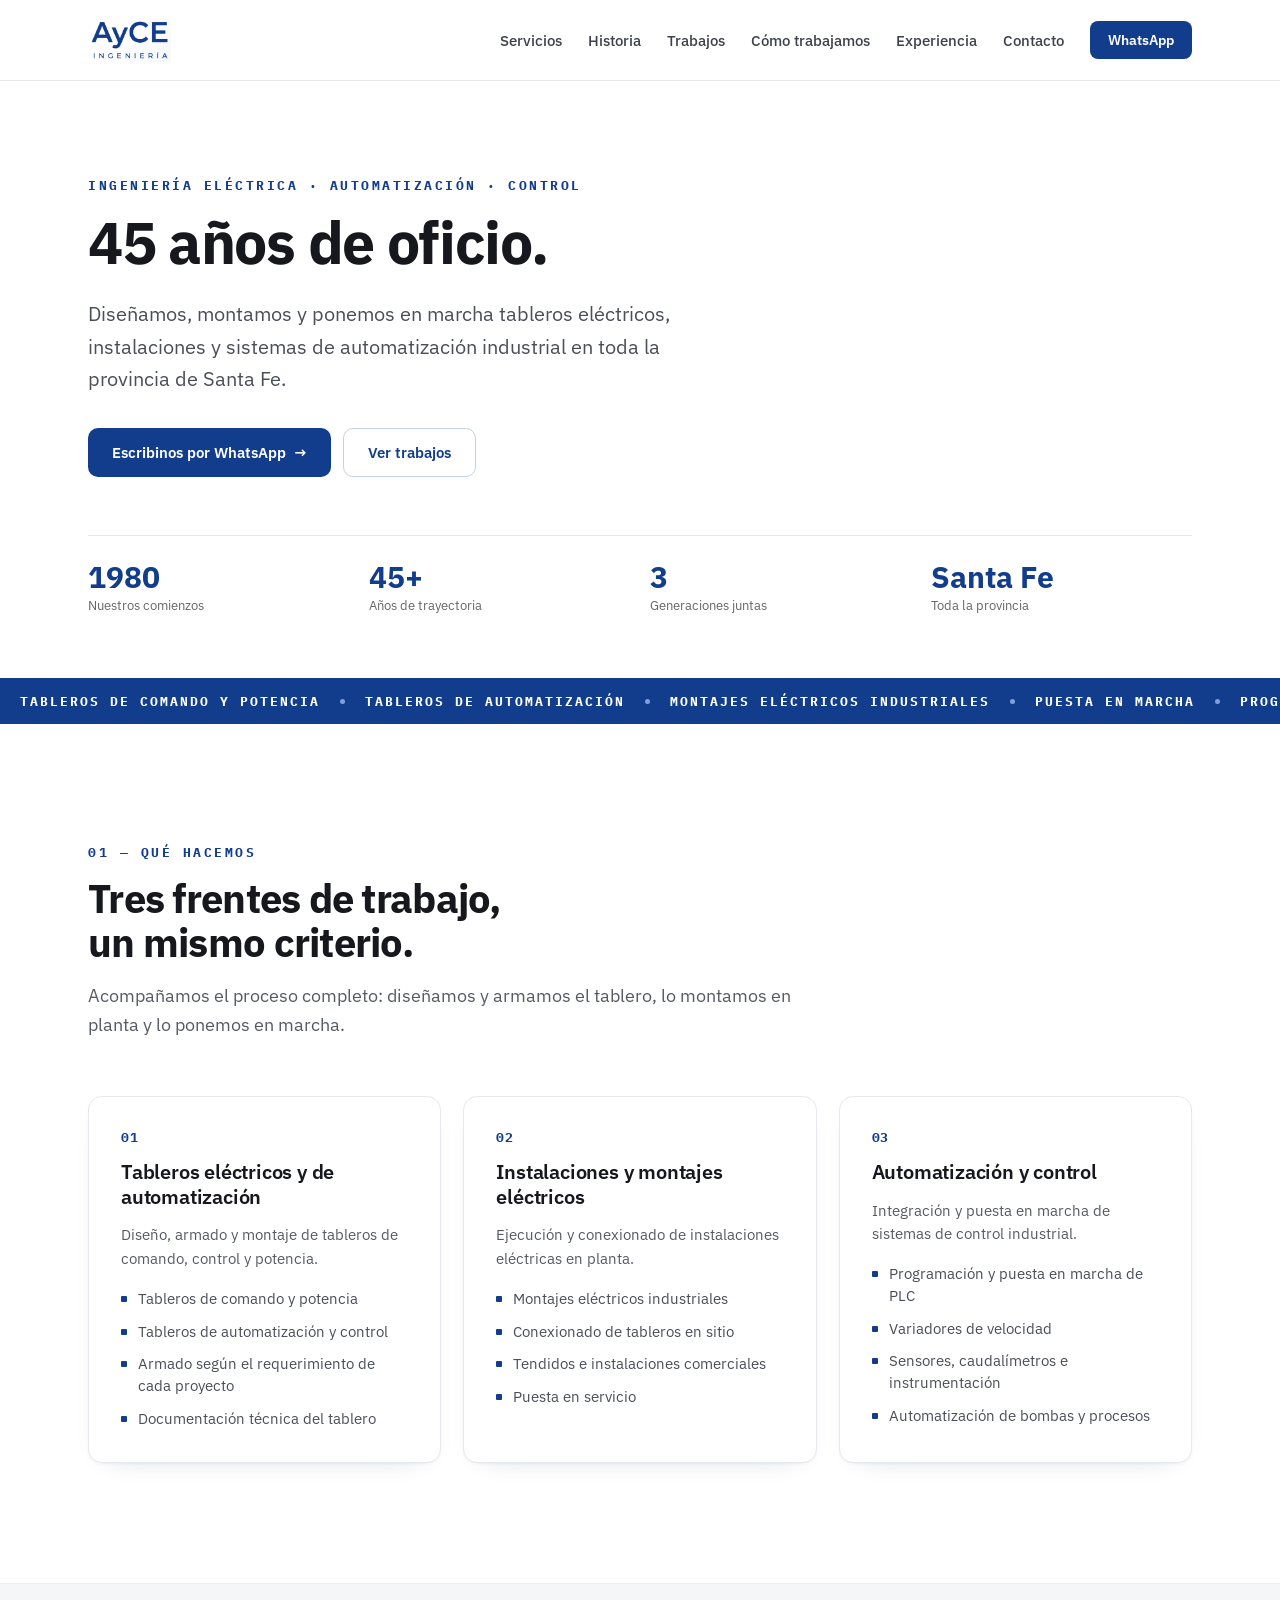
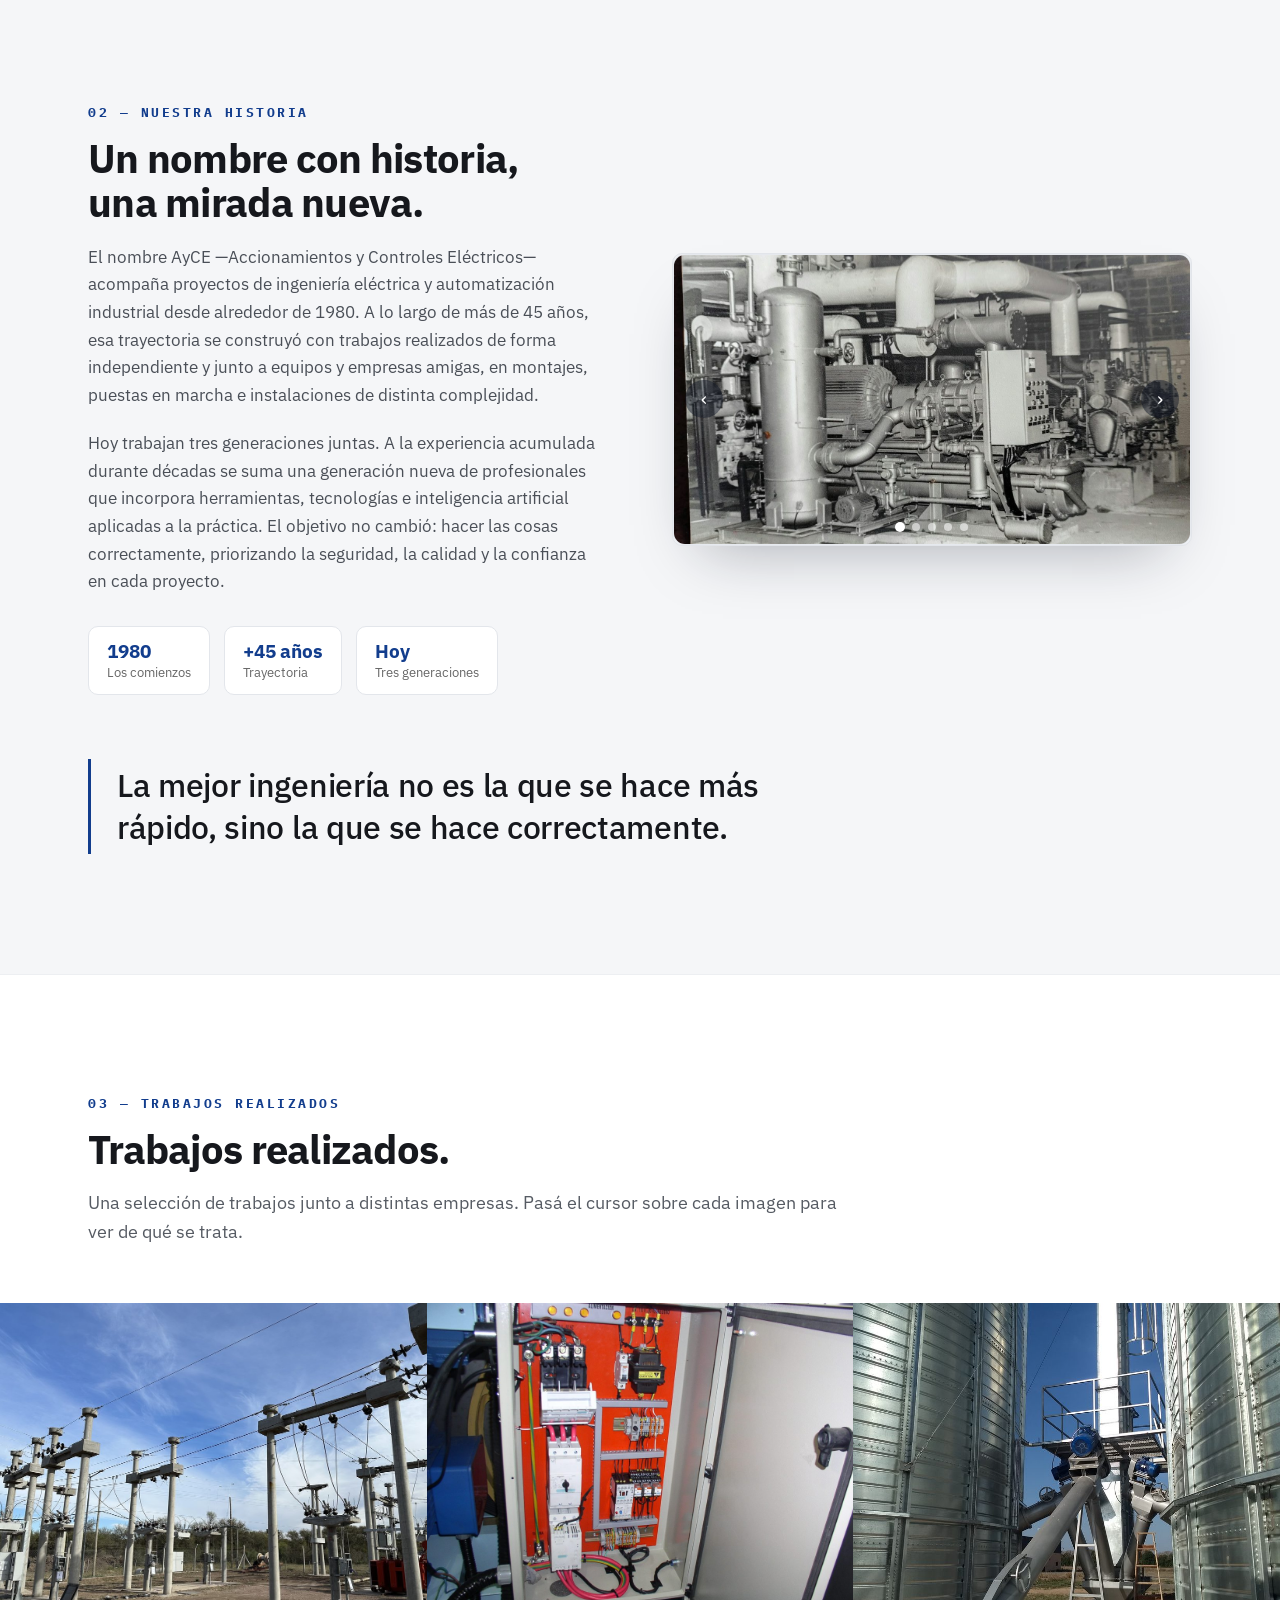
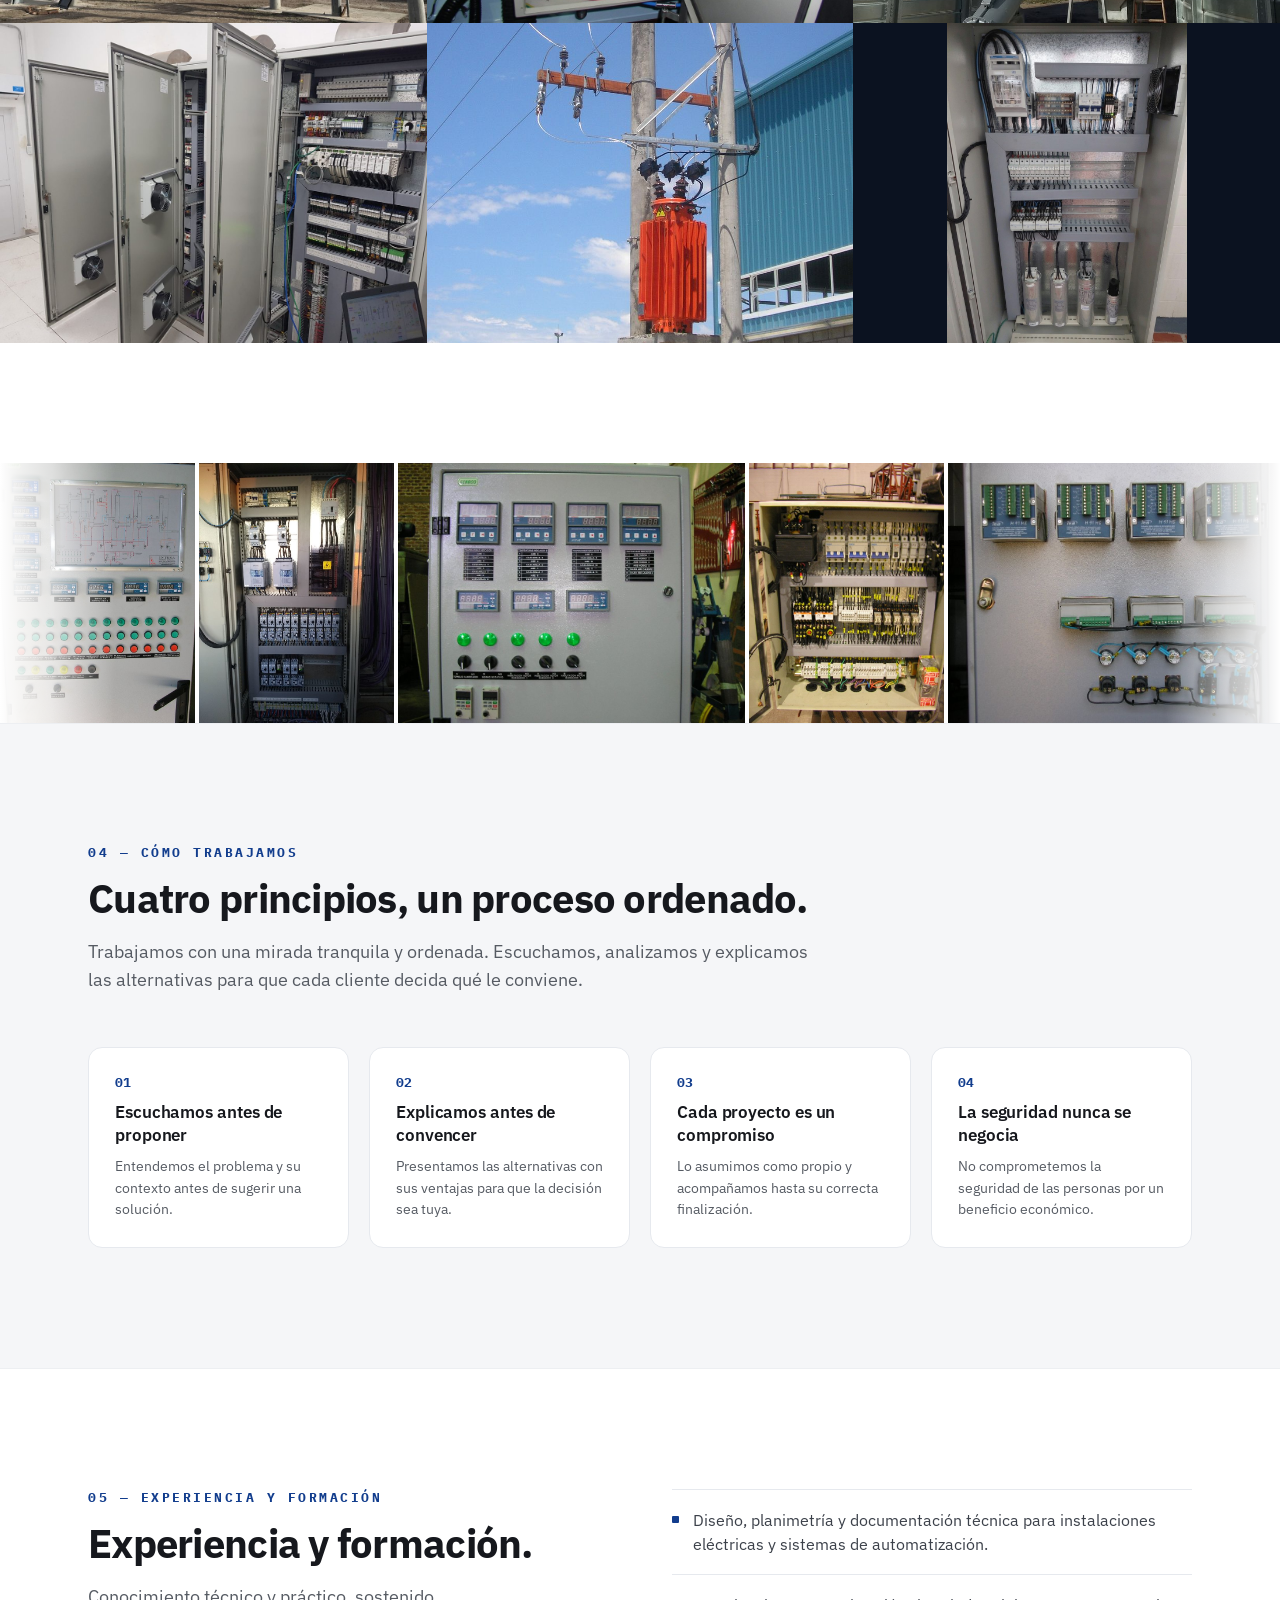
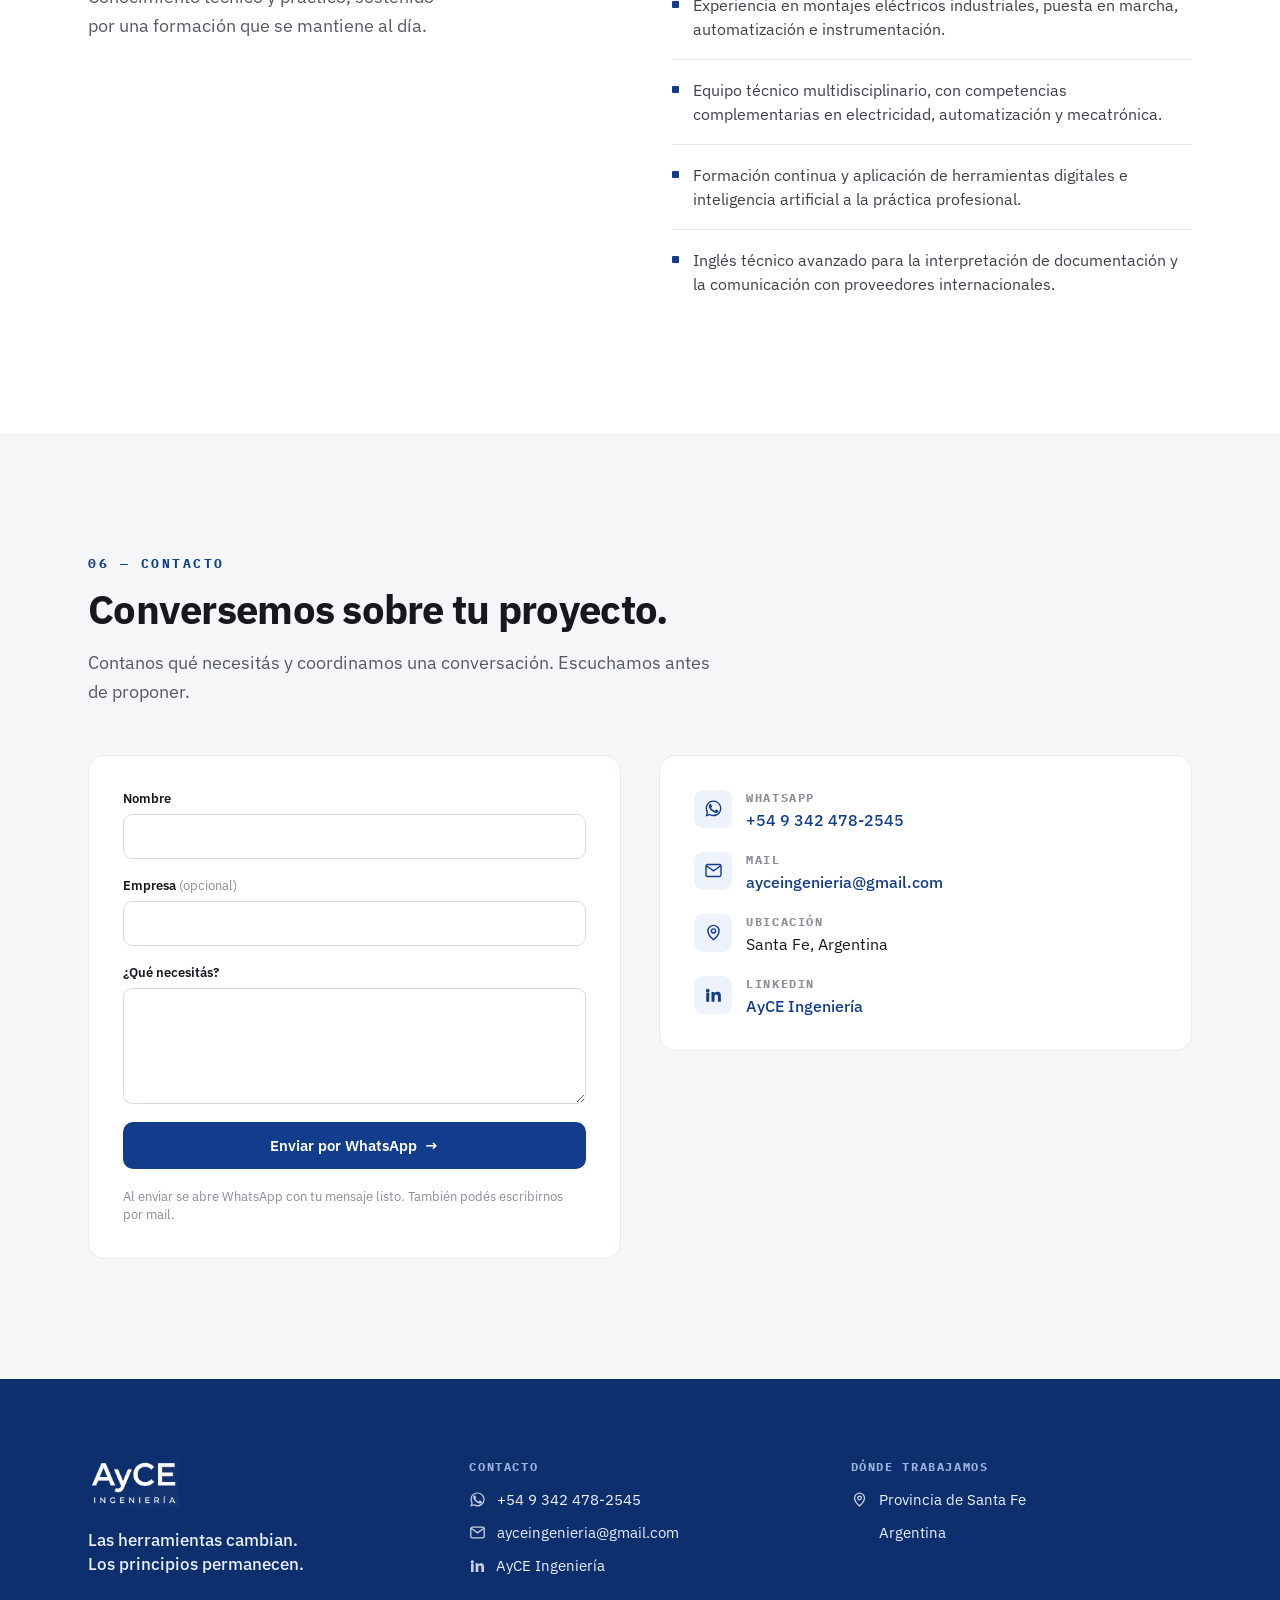
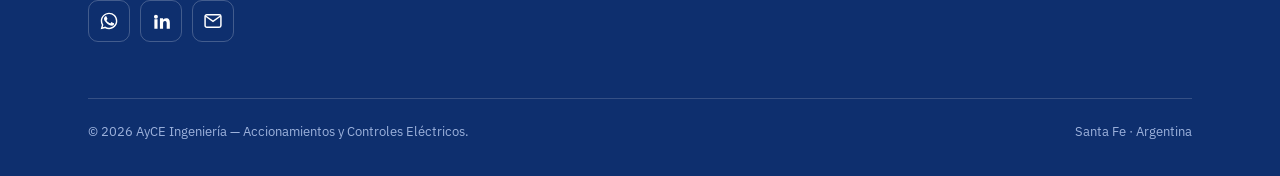
==== commit 199d4984: "Nueva pagina seccion 03" ====
--- a/index.html
+++ b/index.html
@@ -32,265 +32,7 @@
 <link rel="preconnect" href="https://fonts.gstatic.com" crossorigin>
 <link href="https://fonts.googleapis.com/css2?family=IBM+Plex+Mono:wght@400;500;700&family=IBM+Plex+Sans:wght@400;500;600;700&display=swap" rel="stylesheet">
 
-<style>
-:root{
-  --azul:#123D8D; --azul-osc:#0E2F6E; --azul-claro:#EDF2FB; --borde-azul:#C4D0E8;
-  --tinta:#16181D; --texto:#3c414a; --texto-2:#565b63; --tenue:#8a8f97;
-  --linea:#E6E9EE; --linea-2:#E8E8E8; --fondo-2:#F5F6F8;
-  --mono:'IBM Plex Mono',ui-monospace,monospace;
-}
-*{box-sizing:border-box;margin:0;padding:0}
-html{scroll-behavior:smooth}
-body{font-family:'IBM Plex Sans',system-ui,-apple-system,sans-serif;color:var(--tinta);background:#fff;-webkit-font-smoothing:antialiased;text-rendering:optimizeLegibility;overflow-x:hidden}
-img{display:block;max-width:100%}
-a{color:var(--azul);text-decoration:none}
-a:hover{color:var(--azul-osc)}
-button{font-family:inherit}
-:focus-visible{outline:2px solid var(--azul);outline-offset:3px;border-radius:3px}
-::selection{background:var(--azul);color:#fff}
-ul,ol{list-style:none}
-
-.wrap{max-width:1200px;margin:0 auto;padding:0 clamp(20px,5vw,48px)}
-section{scroll-margin-top:96px}
-@media(max-width:900px){section{scroll-margin-top:86px}}
-.pad{padding:clamp(64px,10vw,120px) 0}
-.gris{background:var(--fondo-2);border-top:1px solid #EDEFF2;border-bottom:1px solid #EDEFF2}
-.eyebrow{font-family:var(--mono);font-size:12.5px;letter-spacing:.2em;text-transform:uppercase;color:var(--azul);font-weight:700}
-h2{font-size:clamp(1.7rem,3.4vw,2.5rem);line-height:1.1;letter-spacing:-.018em;font-weight:700;color:var(--tinta);margin:16px 0 0;text-wrap:balance}
-.lede{margin:18px 0 0;font-size:clamp(1rem,1.4vw,1.12rem);line-height:1.6;color:var(--texto-2);text-wrap:pretty}
-.btn{display:inline-flex;align-items:center;justify-content:center;gap:8px;background:var(--azul);color:#fff;padding:14px 24px;border:none;border-radius:10px;font-weight:600;font-size:15px;cursor:pointer;transition:background .2s,transform .2s}
-.btn:hover{background:var(--azul-osc);color:#fff;transform:translateY(-2px)}
-.btn-2{background:#fff;color:var(--azul);border:1px solid var(--borde-azul)}
-.btn-2:hover{background:#F3F6FC;border-color:var(--azul);color:var(--azul);transform:none}
-
-/* banda deslizante de palabras clave */
-.ticker{background:var(--azul);overflow:hidden;position:relative}
-.ticker-track{display:flex;width:max-content;animation:tick 46s linear infinite}
-@media (hover:hover) and (pointer:fine){.ticker-track:hover{animation-play-state:paused}}
-.ticker-group{display:flex;align-items:center;flex:0 0 auto}
-.ticker-item{display:inline-flex;align-items:center;gap:20px;padding:15px 0;color:#fff;font-family:var(--mono);font-size:12.5px;font-weight:700;letter-spacing:.16em;text-transform:uppercase;white-space:nowrap}
-.ticker-item::after{content:'';width:5px;height:5px;border-radius:50%;background:#7FA0DA;flex:0 0 auto}
-.ticker-item{padding-left:20px}
-@keyframes tick{from{transform:translateX(0)}to{transform:translateX(-50%)}}
-
-/* cinta de fotos en obra */
-.foto-ticker{background:#fff;overflow:hidden;position:relative;isolation:isolate}
-.foto-ticker::before,.foto-ticker::after{content:'';position:absolute;top:0;bottom:0;width:clamp(50px,9vw,130px);z-index:2;pointer-events:none}
-.foto-ticker::before{left:0;background:linear-gradient(to right,#fff 0%,rgba(255,255,255,.7) 45%,rgba(255,255,255,0) 100%)}
-.foto-ticker::after{right:0;background:linear-gradient(to left,#fff 0%,rgba(255,255,255,.7) 45%,rgba(255,255,255,0) 100%)}
-.foto-ticker-track{display:flex;width:max-content;animation:tickimg 78s linear infinite}
-@media (hover:hover) and (pointer:fine){.foto-ticker-track:hover{animation-play-state:paused}}
-.foto-ticker-group{display:flex;align-items:center;flex:0 0 auto}
-.foto-ticker-item{height:clamp(160px,22vw,260px);flex:0 0 auto;margin-right:4px}
-.foto-ticker-item img{height:100%;width:auto;display:block;object-fit:cover}
-@keyframes tickimg{from{transform:translateX(0)}to{transform:translateX(-50%)}}
-@media(prefers-reduced-motion:reduce){
-  .foto-ticker-track{animation:none}
-  .foto-ticker{overflow-x:auto}
-}
-@media(prefers-reduced-motion:reduce){
-  .ticker-track{animation:none}
-  .ticker{overflow-x:auto}
-}
-
-/* header */
-header{position:sticky;top:0;z-index:60;background:rgba(255,255,255,.9);backdrop-filter:saturate(1.4) blur(12px);-webkit-backdrop-filter:saturate(1.4) blur(12px);border-bottom:1px solid var(--linea-2)}
-.nav{height:80px;display:flex;align-items:center;justify-content:space-between;gap:20px}
-.nav .logo img{height:44px;width:auto}
-.nav-desk{display:flex;align-items:center;gap:26px}
-.nav-desk a.link{font-size:15px;color:var(--texto);font-weight:500;transition:color .18s}
-.nav-desk a.link:hover{color:var(--azul)}
-.nav-wa{background:var(--azul);color:#fff;padding:10px 18px;border-radius:8px;font-size:14px;font-weight:600;white-space:nowrap;transition:background .2s}
-.nav-wa:hover{background:var(--azul-osc);color:#fff}
-.burger{display:none;align-items:center;justify-content:center;width:44px;height:44px;border:1px solid #E1E4E9;border-radius:9px;background:#fff;cursor:pointer}
-.menu-mob{display:none;border-top:1px solid var(--linea-2);background:#fff;padding:10px clamp(20px,5vw,48px) 22px}
-.menu-mob a{padding:14px 2px;font-size:16px;color:var(--tinta);font-weight:500;border-bottom:1px solid #F0F1F4;display:block}
-.menu-mob .btn{margin-top:16px;width:100%}
-@media(max-width:900px){
-  .nav-desk{display:none}
-  .burger{display:inline-flex}
-  .menu-mob.open{display:block}
-  .nav{height:70px}
-  .nav .logo img{height:38px}
-}
-
-/* hero */
-.hero{padding:clamp(52px,8vw,96px) 0 clamp(44px,5vw,64px)}
-.hero-top{max-width:1000px}
-.hero-grid{display:grid;grid-template-columns:1.05fr .95fr;gap:clamp(32px,5vw,64px);align-items:center;margin-top:clamp(28px,3.5vw,44px)}
-.hero h1{font-size:clamp(2.2rem,5.4vw,3.7rem);line-height:1.06;letter-spacing:-.022em;font-weight:700;margin:18px 0 0;color:var(--tinta)}
-.hero .sub{margin:24px 0 0;font-size:clamp(1.05rem,1.6vw,1.28rem);line-height:1.6;color:#4a4f57;max-width:52ch;text-wrap:pretty}
-.hero-ctas{display:flex;flex-wrap:wrap;gap:12px;margin-top:32px}
-.stats{display:grid;grid-template-columns:repeat(auto-fit,minmax(150px,1fr));gap:24px 20px;margin-top:clamp(40px,5vw,58px);padding-top:26px;border-top:1px solid #E3E6EB}
-.stats .n{font-size:clamp(1.5rem,2.4vw,1.9rem);font-weight:700;color:var(--azul);line-height:1}
-.stats .l{font-size:13px;color:#666;margin-top:5px}
-.hero-img{width:100%;height:auto;aspect-ratio:4/5;object-fit:cover;border-radius:10px;border:1px solid #E2E5EA;box-shadow:0 30px 60px -30px rgba(16,24,40,.35)}
-.hist-img{aspect-ratio:4/5}
-
-/* carrusel de historia */
-.hist-carousel{position:relative;aspect-ratio:16/9;border-radius:10px;overflow:hidden;border:1px solid #E2E5EA;box-shadow:0 30px 60px -30px rgba(16,24,40,.35);background:#EEF0F3}
-.hist-track{display:flex;width:100%;height:100%;transition:transform .55s cubic-bezier(.4,0,.2,1)}
-.hist-slide{flex:0 0 100%;height:100%;margin:0}
-.hist-slide img{width:100%;height:100%;object-fit:cover;display:block}
-.hist-slide.vertical img{object-position:center 50%}
-.hist-arrow{position:absolute;top:50%;transform:translateY(-50%);width:38px;height:38px;border-radius:50%;border:none;background:rgba(10,16,32,.45);color:#fff;font-size:20px;line-height:1;cursor:pointer;display:flex;align-items:center;justify-content:center;transition:background .2s;z-index:2}
-.hist-arrow:hover{background:rgba(10,16,32,.7)}
-.hist-arrow.prev{left:12px}
-.hist-arrow.next{right:12px}
-.hist-dots{position:absolute;left:0;right:0;bottom:14px;display:flex;justify-content:center;gap:8px;z-index:2}
-.hist-dots button{width:8px;height:8px;border-radius:50%;border:none;background:rgba(255,255,255,.55);padding:0;cursor:pointer;transition:background .2s,transform .2s}
-.hist-dots button[aria-selected="true"]{background:#fff;transform:scale(1.25)}
-@media(prefers-reduced-motion:reduce){.hist-track{transition:none}}
-
-@media(max-width:860px){.hero-grid{grid-template-columns:1fr}}
-
-/* servicios */
-.cards{margin-top:clamp(36px,5vw,56px);display:grid;grid-template-columns:repeat(auto-fit,minmax(280px,1fr));gap:22px}
-.card{border:1px solid var(--linea);border-radius:14px;padding:clamp(24px,3vw,32px);background:#fff;display:flex;flex-direction:column;gap:14px;box-shadow:0 1px 2px rgba(16,24,40,.04),0 10px 26px -20px rgba(16,24,40,.28);transition:border-color .25s,box-shadow .25s,transform .25s}
-.card:hover{border-color:var(--borde-azul);box-shadow:0 20px 40px -28px rgba(16,24,40,.3);transform:translateY(-4px)}
-.card .n{font-family:var(--mono);font-size:13px;font-weight:700;color:var(--azul);letter-spacing:.05em}
-.card h3{font-size:1.24rem;line-height:1.25;font-weight:600;letter-spacing:-.01em}
-.card p{font-size:15px;line-height:1.55;color:var(--texto-2)}
-.card ul{display:flex;flex-direction:column;gap:11px;margin-top:4px}
-.card li{display:flex;gap:11px;align-items:flex-start;font-size:14.5px;color:#4a4f57;line-height:1.5}
-.dot{flex:0 0 auto;width:6px;height:6px;background:var(--azul);border-radius:1px;margin-top:8px}
-
-/* historia */
-.dos-col{display:grid;grid-template-columns:repeat(auto-fit,minmax(300px,1fr));gap:clamp(32px,5vw,64px);align-items:center}
-.hist p:not(.eyebrow){margin:20px 0 0;font-size:1.05rem;line-height:1.65;color:#4a4f57;text-wrap:pretty}
-.pills{display:flex;flex-wrap:wrap;gap:14px;margin-top:30px}
-.pill{background:#fff;border:1px solid #E3E6EB;border-radius:10px;padding:14px 18px}
-.pill .a{font-size:1.2rem;font-weight:700;color:var(--azul);line-height:1}
-.pill .b{font-size:12.5px;color:#666;margin-top:4px}
-blockquote{margin:clamp(40px,6vw,64px) 0 0;border-left:3px solid var(--azul);padding:6px 0 6px 26px;font-size:clamp(1.3rem,2.7vw,2rem);line-height:1.3;font-weight:500;letter-spacing:-.01em;max-width:900px;text-wrap:balance}
-
-/* galería */
-.chips{display:flex;flex-wrap:wrap;gap:9px}
-.chip{border:1px solid #D5D9E0;background:#fff;color:var(--texto);padding:9px 18px;border-radius:999px;font-size:14px;font-weight:500;cursor:pointer;transition:background .18s,color .18s,border-color .18s}
-.chip:hover{border-color:var(--azul);color:var(--azul)}
-.chip[aria-pressed="true"]{background:var(--azul);color:#fff;border-color:var(--azul)}
-.arrows{display:flex;gap:8px}
-.arrow{width:44px;height:44px;border:1px solid #D5D9E0;background:#fff;border-radius:10px;cursor:pointer;font-size:20px;color:var(--tinta);display:flex;align-items:center;justify-content:center;transition:border-color .2s,color .2s}
-.arrow:hover{border-color:var(--azul);color:var(--azul)}
-.track{margin-top:22px;display:flex;gap:16px;overflow-x:auto;scroll-snap-type:x mandatory;padding:2px 2px 18px;-webkit-overflow-scrolling:touch;scrollbar-width:thin;scrollbar-color:#c8cdd6 transparent;transition:opacity .3s ease}
-.track::-webkit-scrollbar{height:8px}
-.track::-webkit-scrollbar-track{background:transparent}
-.track::-webkit-scrollbar-thumb{background:#cdd2db;border-radius:8px}
-figure{flex:0 0 clamp(240px,74vw,318px);scroll-snap-align:start;background:#fff;border:1px solid var(--linea);border-radius:12px;overflow:hidden;display:flex;flex-direction:column}
-figure img{width:100%;height:auto;aspect-ratio:3/4;object-fit:cover;background:#EEF0F3}
-figcaption{padding:15px 16px 16px;display:flex;flex-direction:column;gap:11px;flex:1}
-figcaption p{font-size:14px;line-height:1.45;color:var(--texto);flex:1}
-.tags{display:flex;flex-wrap:wrap;gap:6px}
-.tag{font-family:var(--mono);font-size:10.5px;font-weight:700;letter-spacing:.07em;text-transform:uppercase;color:var(--azul);background:var(--azul-claro);border-radius:5px;padding:3px 8px}
-/* trabajos — grilla a todo el ancho, tarjetas que se dan vuelta */
-.flip-grid{margin-top:clamp(36px,5vw,56px);width:100vw;position:relative;left:50%;right:50%;margin-left:-50vw;margin-right:-50vw;display:grid;grid-template-columns:repeat(3,1fr);gap:0}
-.flip-card{aspect-ratio:4/3;perspective:1200px}
-.flip-inner{position:relative;width:100%;height:100%;text-align:left;transition:transform .6s cubic-bezier(.4,0,.2,1);transform-style:preserve-3d}
-.flip-card:hover .flip-inner,.flip-card:focus-within .flip-inner{transform:rotateY(180deg)}
-.flip-front,.flip-back{position:absolute;inset:0;-webkit-backface-visibility:hidden;backface-visibility:hidden;overflow:hidden}
-.flip-front img{width:100%;height:100%;object-fit:cover;display:block}
-.flip-front.contain{background:#0B1220}
-.flip-front.contain img{object-fit:contain}
-.flip-back{transform:rotateY(180deg);background:var(--azul);color:#fff;display:flex;flex-direction:column;justify-content:center;padding:clamp(24px,4vw,44px)}
-.flip-back h3{font-size:clamp(1rem,1.6vw,1.2rem);line-height:1.3;font-weight:700;letter-spacing:-.01em}
-.flip-back p{margin-top:12px;font-size:14px;line-height:1.55;color:#DCE5F7}
-@media(max-width:860px){.flip-grid{grid-template-columns:repeat(2,1fr)}}
-@media(max-width:560px){.flip-grid{grid-template-columns:1fr}.flip-card{aspect-ratio:16/11}}
-
-/* tarjeta VFM: sin giro, abre galería */
-button.flip-card{display:block;width:100%;margin:0;padding:0;border:0;background:transparent;font:inherit;color:inherit;cursor:pointer;text-align:left;-webkit-appearance:none;appearance:none}
-.vfm-card .flip-inner{display:block}
-.vfm-card:hover .flip-inner,.vfm-card:focus-within .flip-inner{transform:none}
-.vfm-card:hover img{transform:scale(1.035)}
-.flip-front img{transition:transform .5s ease}
-.vfm-caption{position:absolute;left:0;right:0;bottom:0;padding:16px 18px;background:linear-gradient(to top,rgba(8,14,30,.88),rgba(8,14,30,0));display:flex;align-items:flex-end;justify-content:space-between;gap:12px;flex-wrap:wrap}
-.vfm-title{color:#fff;font-weight:700;font-size:.98rem;line-height:1.3}
-.vfm-cta{color:#BFEBD9;font-family:var(--mono);font-size:12px;font-weight:700;letter-spacing:.03em;white-space:nowrap}
-
-/* ventana modal de la galería VFM */
-.vfm-modal{position:fixed;inset:0;z-index:100;display:flex;align-items:center;justify-content:center;padding:clamp(16px,4vw,40px);background:rgba(6,10,22,.78);backdrop-filter:blur(3px)}
-.vfm-modal[hidden]{display:none}
-.vfm-modal-box{background:#fff;border-radius:14px;max-width:980px;width:100%;max-height:90vh;overflow-y:auto;position:relative;padding:clamp(20px,4vw,36px)}
-.vfm-modal-close{position:absolute;top:14px;right:14px;width:38px;height:38px;border-radius:50%;border:1px solid var(--linea);background:#fff;color:var(--tinta);font-size:20px;line-height:1;cursor:pointer;display:flex;align-items:center;justify-content:center;transition:background .2s}
-.vfm-modal-close:hover{background:var(--fondo-2)}
-.vfm-modal-box h3{font-size:clamp(1.1rem,2vw,1.4rem);font-weight:700;letter-spacing:-.01em;padding-right:40px}
-.vfm-modal-box p{margin-top:10px;color:var(--texto-2);font-size:15px;line-height:1.55;max-width:70ch}
-.vfm-gallery{margin-top:24px;display:grid;grid-template-columns:repeat(3,1fr);gap:10px}
-.vfm-gallery img{width:100%;height:100%;aspect-ratio:3/4;object-fit:cover;border-radius:8px;display:block}
-@media(max-width:640px){.vfm-gallery{grid-template-columns:repeat(2,1fr)}}
-@media(prefers-reduced-motion:reduce){.flip-front img{transition:none}.vfm-card:hover img{transform:none}}
-@media(prefers-reduced-motion:reduce){
-  .flip-card{aspect-ratio:auto;perspective:none}
-  .flip-inner{position:static;transition:none;transform:none!important}
-  .flip-front{position:static;aspect-ratio:4/3}
-  .flip-back{position:static;transform:none}
-}
-
-/* banda */
-.banda{position:relative;height:clamp(320px,50vw,660px);overflow:hidden;isolation:isolate}
-.banda img{width:100%;height:100%;object-fit:cover;object-position:center 42%}
-.banda::before,.banda::after{content:'';position:absolute;left:0;right:0;z-index:2;pointer-events:none}
-.banda::before{top:0;height:clamp(80px,13vw,150px);background:linear-gradient(to bottom,#fff 0%,rgba(255,255,255,.72) 38%,rgba(255,255,255,0) 100%)}
-.banda::after{bottom:0;height:clamp(80px,13vw,150px);background:linear-gradient(to top,var(--fondo-2) 0%,rgba(245,246,248,.72) 38%,rgba(245,246,248,0) 100%)}
-.banda .cap{position:absolute;inset:0;z-index:3;display:flex;align-items:center;background:linear-gradient(to right,rgba(7,16,38,.86) 0%,rgba(7,16,38,.62) 42%,rgba(7,16,38,.12) 72%,rgba(7,16,38,0) 100%)}
-.banda .cap .in{max-width:1200px;width:100%;margin:0 auto;padding:0 clamp(20px,5vw,48px);color:#fff}
-.banda .cap .t{font-family:var(--mono);font-size:11.5px;font-weight:700;letter-spacing:.14em;text-transform:uppercase;color:#BFD0EE;text-shadow:0 1px 8px rgba(0,0,0,.5)}
-.banda .cap .d{margin-top:10px;font-size:clamp(1.15rem,2.4vw,1.7rem);font-weight:700;line-height:1.25;max-width:19ch;text-wrap:balance;text-shadow:0 2px 14px rgba(0,0,0,.55)}
-
-/* proceso */
-.pcards{margin-top:clamp(34px,5vw,52px);display:grid;grid-template-columns:repeat(auto-fit,minmax(240px,1fr));gap:20px}
-.pcard{background:#fff;border:1px solid var(--linea);border-radius:14px;padding:26px;display:flex;flex-direction:column;gap:10px}
-.pcard .n{font-family:var(--mono);font-size:13px;color:var(--azul);font-weight:700}
-.pcard h3{font-size:1.08rem;line-height:1.3;font-weight:600;letter-spacing:-.005em}
-.pcard p{font-size:14px;line-height:1.55;color:var(--texto-2)}
-
-/* experiencia */
-.form-list li{display:flex;gap:14px;align-items:flex-start;padding:18px 0;border-top:1px solid var(--linea);font-size:15.5px;line-height:1.55;color:var(--texto)}
-.form-list .dot{width:7px;height:7px}
-
-/* contacto */
-.contacto-grid{margin-top:clamp(32px,4vw,48px);display:grid;grid-template-columns:repeat(auto-fit,minmax(300px,1fr));gap:clamp(24px,3vw,40px);align-items:start}
-form.caja,.datos{background:#fff;border:1px solid var(--linea);border-radius:16px;padding:clamp(24px,3vw,34px)}
-form.caja{display:flex;flex-direction:column;gap:18px}
-.campo{display:flex;flex-direction:column;gap:7px}
-label{font-size:13px;font-weight:600;color:var(--tinta)}
-label span{color:var(--tenue);font-weight:400}
-input,textarea{width:100%;padding:12px 14px;border:1px solid #D5DAE2;border-radius:9px;font-size:15px;color:var(--tinta);background:#fff;font-family:inherit;transition:border-color .18s,box-shadow .18s}
-textarea{resize:vertical;line-height:1.5}
-input:focus,textarea:focus{outline:none;border-color:var(--azul);box-shadow:0 0 0 3px rgba(18,61,141,.13)}
-.nota{font-size:12.5px;color:var(--tenue);line-height:1.5}
-.datos{display:flex;flex-direction:column;gap:22px}
-.dato-lab{font-family:var(--mono);font-size:11.5px;font-weight:700;letter-spacing:.14em;text-transform:uppercase;color:var(--tenue);margin-bottom:5px}
-.dato-val{font-size:15.5px;color:var(--tinta)}
-.dato-item{display:flex;gap:14px;align-items:flex-start}
-.dato-ico{flex:0 0 auto;width:38px;height:38px;border-radius:9px;background:var(--azul-claro);display:flex;align-items:center;justify-content:center;color:var(--azul)}
-
-/* footer */
-footer{background:var(--azul-osc);color:#fff;padding:clamp(48px,7vw,80px) 0 36px}
-.f-grid{display:grid;grid-template-columns:repeat(auto-fit,minmax(260px,1fr));gap:40px;align-items:start}
-footer img.f-logo{height:48px;width:auto}
-.f-claim{margin-top:22px;font-size:1.05rem;line-height:1.4;font-weight:500;color:#EAEFF9;max-width:26ch;text-wrap:balance}
-.f-tit{font-family:var(--mono);font-size:11.5px;font-weight:700;letter-spacing:.14em;text-transform:uppercase;color:#9DB2DC;margin-bottom:16px}
-.f-links{display:flex;flex-direction:column;gap:14px}
-.f-link{display:inline-flex;align-items:center;gap:11px;color:#EAEFF9;font-size:14.5px;transition:color .18s}
-.f-link:hover{color:#fff}
-.f-link svg{flex:0 0 auto;opacity:.85}
-.f-link:hover svg{opacity:1}
-.f-social{display:flex;gap:10px;margin-top:24px}
-.f-social a{width:42px;height:42px;border-radius:10px;border:1px solid rgba(255,255,255,.22);display:flex;align-items:center;justify-content:center;color:#fff;transition:background .2s,border-color .2s}
-.f-social a:hover{background:rgba(255,255,255,.12);border-color:rgba(255,255,255,.45);color:#fff}
-.f-bottom{margin-top:clamp(36px,5vw,56px);padding-top:24px;border-top:1px solid rgba(255,255,255,.16);display:flex;flex-wrap:wrap;gap:10px;justify-content:space-between;font-size:13px;color:#9DB2DC}
-
-/* reveal */
-[data-reveal]{opacity:0;transform:translateY(14px);transition:opacity .6s ease,transform .6s ease}
-[data-reveal].vis{opacity:1;transform:none}
-@media(prefers-reduced-motion:reduce){
-  html{scroll-behavior:auto}
-  *{animation:none!important;transition:none!important}
-  [data-reveal]{opacity:1!important;transform:none!important}
-  .track{scroll-behavior:auto}
-}
-</style>
+<link rel="stylesheet" href="/styles.css">
 </head>
 <body>
 
@@ -435,17 +177,18 @@
         <p class="lede">Una selección de trabajos junto a distintas empresas. Pasá el cursor sobre cada imagen para ver de qué se trata.</p>
       </div>
       <div class="flip-grid">
-        <button class="flip-card vfm-card" type="button" data-reveal aria-haspopup="dialog" aria-controls="vfm-modal" id="vfm-open">
-          <span class="flip-inner">
-            <span class="flip-front">
+        <div class="flip-card" data-reveal tabindex="0">
+          <div class="flip-inner">
+            <div class="flip-front">
               <img src="fotos/vfm-set-curupayti.jpg" loading="lazy" alt="Subestación transformadora 33/13,2 kV Curupaytí, obra junto a VFM">
-              <span class="vfm-caption">
-                <span class="vfm-title">VFM — S.E.T. 33/13,2 kV Curupaytí</span>
-                <span class="vfm-cta">Ver galería del proyecto <span aria-hidden="true">→</span></span>
-              </span>
-            </span>
-          </span>
-        </button>
+            </div>
+            <div class="flip-back">
+              <h3>VFM — S.E.T. 33/13,2 kV Curupaytí</h3>
+              <p>Del armado de los tableros en taller a la puesta en marcha en campo.</p>
+              <a class="flip-back-link" href="/trabajos/vfm-curupayti/">Ver proyecto completo <span aria-hidden="true">→</span></a>
+            </div>
+          </div>
+        </div>
         <div class="flip-card" data-reveal tabindex="0">
           <div class="flip-inner">
             <div class="flip-front">
@@ -504,22 +247,6 @@
         </div>
     </div>
   </section>
-
-  <div class="vfm-modal" id="vfm-modal" role="dialog" aria-modal="true" aria-labelledby="vfm-modal-title" hidden>
-    <div class="vfm-modal-box">
-      <button type="button" class="vfm-modal-close" id="vfm-close" aria-label="Cerrar">✕</button>
-      <h3 id="vfm-modal-title">VFM — S.E.T. 33/13,2 kV Curupaytí</h3>
-      <p>Trabajamos junto a VFM en el armado, conexionado y puesta en marcha de tableros de comando, medición y protección, y de servicios auxiliares.</p>
-      <div class="vfm-gallery">
-        <img src="fotos_vfm/planta-01.jpg" loading="lazy" alt="Tablero armado para el proyecto VFM, foto 1">
-        <img src="fotos_vfm/planta-02.jpg" loading="lazy" alt="Tablero armado para el proyecto VFM, foto 2">
-        <img src="fotos_vfm/planta-03.jpg" loading="lazy" alt="Instrumentación del proyecto VFM">
-        <img src="fotos_vfm/planta-04.jpg" loading="lazy" alt="Tablero instalado en planta, proyecto VFM">
-        <img src="fotos_vfm/planta-05.jpg" loading="lazy" alt="Gabinete de intemperie, proyecto VFM">
-        <img src="fotos_vfm/planta-06.jpg" loading="lazy" alt="Conexionado de tablero, proyecto VFM">
-      </div>
-    </div>
-  </div>
 
   <div class="foto-ticker" role="marquee" aria-label="Fotos de tableros en obra">
     <div class="foto-ticker-track">
@@ -698,29 +425,6 @@
   });
 
   var rm = window.matchMedia('(prefers-reduced-motion: reduce)').matches;
-
-  // galería VFM
-  var vfmOpenBtn = document.getElementById('vfm-open');
-  var vfmModal = document.getElementById('vfm-modal');
-  if(vfmOpenBtn && vfmModal){
-    var vfmCloseBtn = document.getElementById('vfm-close');
-    function vfmOpen(){
-      vfmModal.hidden = false;
-      document.body.style.overflow = 'hidden';
-      vfmCloseBtn.focus();
-    }
-    function vfmClose(){
-      vfmModal.hidden = true;
-      document.body.style.overflow = '';
-      vfmOpenBtn.focus();
-    }
-    vfmOpenBtn.addEventListener('click', vfmOpen);
-    vfmCloseBtn.addEventListener('click', vfmClose);
-    vfmModal.addEventListener('click', function(e){ if(e.target === vfmModal) vfmClose(); });
-    document.addEventListener('keydown', function(e){
-      if(e.key === 'Escape' && !vfmModal.hidden) vfmClose();
-    });
-  }
 
   // formulario -> WhatsApp
   document.getElementById('form-wa').addEventListener('submit', function(e){
--- a/styles.css
+++ b/styles.css
@@ -0,0 +1,236 @@
+:root{
+  --azul:#123D8D; --azul-osc:#0E2F6E; --azul-claro:#EDF2FB; --borde-azul:#C4D0E8;
+  --tinta:#16181D; --texto:#3c414a; --texto-2:#565b63; --tenue:#8a8f97;
+  --linea:#E6E9EE; --linea-2:#E8E8E8; --fondo-2:#F5F6F8;
+  --mono:'IBM Plex Mono',ui-monospace,monospace;
+}
+*{box-sizing:border-box;margin:0;padding:0}
+html{scroll-behavior:smooth}
+body{font-family:'IBM Plex Sans',system-ui,-apple-system,sans-serif;color:var(--tinta);background:#fff;-webkit-font-smoothing:antialiased;text-rendering:optimizeLegibility;overflow-x:hidden}
+img{display:block;max-width:100%}
+a{color:var(--azul);text-decoration:none}
+a:hover{color:var(--azul-osc)}
+button{font-family:inherit}
+:focus-visible{outline:2px solid var(--azul);outline-offset:3px;border-radius:3px}
+::selection{background:var(--azul);color:#fff}
+ul,ol{list-style:none}
+
+.wrap{max-width:1200px;margin:0 auto;padding:0 clamp(20px,5vw,48px)}
+section{scroll-margin-top:96px}
+@media(max-width:900px){section{scroll-margin-top:86px}}
+.pad{padding:clamp(64px,10vw,120px) 0}
+.gris{background:var(--fondo-2);border-top:1px solid #EDEFF2;border-bottom:1px solid #EDEFF2}
+.eyebrow{font-family:var(--mono);font-size:12.5px;letter-spacing:.2em;text-transform:uppercase;color:var(--azul);font-weight:700}
+h2{font-size:clamp(1.7rem,3.4vw,2.5rem);line-height:1.1;letter-spacing:-.018em;font-weight:700;color:var(--tinta);margin:16px 0 0;text-wrap:balance}
+.lede{margin:18px 0 0;font-size:clamp(1rem,1.4vw,1.12rem);line-height:1.6;color:var(--texto-2);text-wrap:pretty}
+.btn{display:inline-flex;align-items:center;justify-content:center;gap:8px;background:var(--azul);color:#fff;padding:14px 24px;border:none;border-radius:10px;font-weight:600;font-size:15px;cursor:pointer;transition:background .2s,transform .2s}
+.btn:hover{background:var(--azul-osc);color:#fff;transform:translateY(-2px)}
+.btn-2{background:#fff;color:var(--azul);border:1px solid var(--borde-azul)}
+.btn-2:hover{background:#F3F6FC;border-color:var(--azul);color:var(--azul);transform:none}
+
+/* banda deslizante de palabras clave */
+.ticker{background:var(--azul);overflow:hidden;position:relative}
+.ticker-track{display:flex;width:max-content;animation:tick 46s linear infinite}
+@media (hover:hover) and (pointer:fine){.ticker-track:hover{animation-play-state:paused}}
+.ticker-group{display:flex;align-items:center;flex:0 0 auto}
+.ticker-item{display:inline-flex;align-items:center;gap:20px;padding:15px 0;color:#fff;font-family:var(--mono);font-size:12.5px;font-weight:700;letter-spacing:.16em;text-transform:uppercase;white-space:nowrap}
+.ticker-item::after{content:'';width:5px;height:5px;border-radius:50%;background:#7FA0DA;flex:0 0 auto}
+.ticker-item{padding-left:20px}
+@keyframes tick{from{transform:translateX(0)}to{transform:translateX(-50%)}}
+
+/* cinta de fotos en obra */
+.foto-ticker{background:#fff;overflow:hidden;position:relative;isolation:isolate}
+.foto-ticker::before,.foto-ticker::after{content:'';position:absolute;top:0;bottom:0;width:clamp(50px,9vw,130px);z-index:2;pointer-events:none}
+.foto-ticker::before{left:0;background:linear-gradient(to right,#fff 0%,rgba(255,255,255,.7) 45%,rgba(255,255,255,0) 100%)}
+.foto-ticker::after{right:0;background:linear-gradient(to left,#fff 0%,rgba(255,255,255,.7) 45%,rgba(255,255,255,0) 100%)}
+.foto-ticker-track{display:flex;width:max-content;animation:tickimg 78s linear infinite}
+@media (hover:hover) and (pointer:fine){.foto-ticker-track:hover{animation-play-state:paused}}
+.foto-ticker-group{display:flex;align-items:center;flex:0 0 auto}
+.foto-ticker-item{height:clamp(160px,22vw,260px);flex:0 0 auto;margin-right:4px}
+.foto-ticker-item img{height:100%;width:auto;display:block;object-fit:cover}
+@keyframes tickimg{from{transform:translateX(0)}to{transform:translateX(-50%)}}
+@media(prefers-reduced-motion:reduce){
+  .foto-ticker-track{animation:none}
+  .foto-ticker{overflow-x:auto}
+}
+@media(prefers-reduced-motion:reduce){
+  .ticker-track{animation:none}
+  .ticker{overflow-x:auto}
+}
+
+/* header */
+header{position:sticky;top:0;z-index:60;background:rgba(255,255,255,.9);backdrop-filter:saturate(1.4) blur(12px);-webkit-backdrop-filter:saturate(1.4) blur(12px);border-bottom:1px solid var(--linea-2)}
+.nav{height:80px;display:flex;align-items:center;justify-content:space-between;gap:20px}
+.nav .logo img{height:44px;width:auto}
+.nav-desk{display:flex;align-items:center;gap:26px}
+.nav-desk a.link{font-size:15px;color:var(--texto);font-weight:500;transition:color .18s}
+.nav-desk a.link:hover{color:var(--azul)}
+.nav-wa{background:var(--azul);color:#fff;padding:10px 18px;border-radius:8px;font-size:14px;font-weight:600;white-space:nowrap;transition:background .2s}
+.nav-wa:hover{background:var(--azul-osc);color:#fff}
+.burger{display:none;align-items:center;justify-content:center;width:44px;height:44px;border:1px solid #E1E4E9;border-radius:9px;background:#fff;cursor:pointer}
+.menu-mob{display:none;border-top:1px solid var(--linea-2);background:#fff;padding:10px clamp(20px,5vw,48px) 22px}
+.menu-mob a{padding:14px 2px;font-size:16px;color:var(--tinta);font-weight:500;border-bottom:1px solid #F0F1F4;display:block}
+.menu-mob .btn{margin-top:16px;width:100%}
+@media(max-width:900px){
+  .nav-desk{display:none}
+  .burger{display:inline-flex}
+  .menu-mob.open{display:block}
+  .nav{height:70px}
+  .nav .logo img{height:38px}
+}
+
+/* hero */
+.hero{padding:clamp(52px,8vw,96px) 0 clamp(44px,5vw,64px)}
+.hero-top{max-width:1000px}
+.hero-grid{display:grid;grid-template-columns:1.05fr .95fr;gap:clamp(32px,5vw,64px);align-items:center;margin-top:clamp(28px,3.5vw,44px)}
+.hero h1{font-size:clamp(2.2rem,5.4vw,3.7rem);line-height:1.06;letter-spacing:-.022em;font-weight:700;margin:18px 0 0;color:var(--tinta)}
+.hero .sub{margin:24px 0 0;font-size:clamp(1.05rem,1.6vw,1.28rem);line-height:1.6;color:#4a4f57;max-width:52ch;text-wrap:pretty}
+.hero-ctas{display:flex;flex-wrap:wrap;gap:12px;margin-top:32px}
+.stats{display:grid;grid-template-columns:repeat(auto-fit,minmax(150px,1fr));gap:24px 20px;margin-top:clamp(40px,5vw,58px);padding-top:26px;border-top:1px solid #E3E6EB}
+.stats .n{font-size:clamp(1.5rem,2.4vw,1.9rem);font-weight:700;color:var(--azul);line-height:1}
+.stats .l{font-size:13px;color:#666;margin-top:5px}
+.hero-img{width:100%;height:auto;aspect-ratio:4/5;object-fit:cover;border-radius:10px;border:1px solid #E2E5EA;box-shadow:0 30px 60px -30px rgba(16,24,40,.35)}
+.hist-img{aspect-ratio:4/5}
+
+/* carrusel de historia */
+.hist-carousel{position:relative;aspect-ratio:16/9;border-radius:10px;overflow:hidden;border:1px solid #E2E5EA;box-shadow:0 30px 60px -30px rgba(16,24,40,.35);background:#EEF0F3}
+.hist-track{display:flex;width:100%;height:100%;transition:transform .55s cubic-bezier(.4,0,.2,1)}
+.hist-slide{flex:0 0 100%;height:100%;margin:0}
+.hist-slide img{width:100%;height:100%;object-fit:cover;display:block}
+.hist-slide.vertical img{object-position:center 50%}
+.hist-arrow{position:absolute;top:50%;transform:translateY(-50%);width:38px;height:38px;border-radius:50%;border:none;background:rgba(10,16,32,.45);color:#fff;font-size:20px;line-height:1;cursor:pointer;display:flex;align-items:center;justify-content:center;transition:background .2s;z-index:2}
+.hist-arrow:hover{background:rgba(10,16,32,.7)}
+.hist-arrow.prev{left:12px}
+.hist-arrow.next{right:12px}
+.hist-dots{position:absolute;left:0;right:0;bottom:14px;display:flex;justify-content:center;gap:8px;z-index:2}
+.hist-dots button{width:8px;height:8px;border-radius:50%;border:none;background:rgba(255,255,255,.55);padding:0;cursor:pointer;transition:background .2s,transform .2s}
+.hist-dots button[aria-selected="true"]{background:#fff;transform:scale(1.25)}
+@media(prefers-reduced-motion:reduce){.hist-track{transition:none}}
+
+@media(max-width:860px){.hero-grid{grid-template-columns:1fr}}
+
+/* servicios */
+.cards{margin-top:clamp(36px,5vw,56px);display:grid;grid-template-columns:repeat(auto-fit,minmax(280px,1fr));gap:22px}
+.card{border:1px solid var(--linea);border-radius:14px;padding:clamp(24px,3vw,32px);background:#fff;display:flex;flex-direction:column;gap:14px;box-shadow:0 1px 2px rgba(16,24,40,.04),0 10px 26px -20px rgba(16,24,40,.28);transition:border-color .25s,box-shadow .25s,transform .25s}
+.card:hover{border-color:var(--borde-azul);box-shadow:0 20px 40px -28px rgba(16,24,40,.3);transform:translateY(-4px)}
+.card .n{font-family:var(--mono);font-size:13px;font-weight:700;color:var(--azul);letter-spacing:.05em}
+.card h3{font-size:1.24rem;line-height:1.25;font-weight:600;letter-spacing:-.01em}
+.card p{font-size:15px;line-height:1.55;color:var(--texto-2)}
+.card ul{display:flex;flex-direction:column;gap:11px;margin-top:4px}
+.card li{display:flex;gap:11px;align-items:flex-start;font-size:14.5px;color:#4a4f57;line-height:1.5}
+.dot{flex:0 0 auto;width:6px;height:6px;background:var(--azul);border-radius:1px;margin-top:8px}
+
+/* historia */
+.dos-col{display:grid;grid-template-columns:repeat(auto-fit,minmax(300px,1fr));gap:clamp(32px,5vw,64px);align-items:center}
+.hist p:not(.eyebrow){margin:20px 0 0;font-size:1.05rem;line-height:1.65;color:#4a4f57;text-wrap:pretty}
+.pills{display:flex;flex-wrap:wrap;gap:14px;margin-top:30px}
+.pill{background:#fff;border:1px solid #E3E6EB;border-radius:10px;padding:14px 18px}
+.pill .a{font-size:1.2rem;font-weight:700;color:var(--azul);line-height:1}
+.pill .b{font-size:12.5px;color:#666;margin-top:4px}
+blockquote{margin:clamp(40px,6vw,64px) 0 0;border-left:3px solid var(--azul);padding:6px 0 6px 26px;font-size:clamp(1.3rem,2.7vw,2rem);line-height:1.3;font-weight:500;letter-spacing:-.01em;max-width:900px;text-wrap:balance}
+
+/* galería */
+.chips{display:flex;flex-wrap:wrap;gap:9px}
+.chip{border:1px solid #D5D9E0;background:#fff;color:var(--texto);padding:9px 18px;border-radius:999px;font-size:14px;font-weight:500;cursor:pointer;transition:background .18s,color .18s,border-color .18s}
+.chip:hover{border-color:var(--azul);color:var(--azul)}
+.chip[aria-pressed="true"]{background:var(--azul);color:#fff;border-color:var(--azul)}
+.arrows{display:flex;gap:8px}
+.arrow{width:44px;height:44px;border:1px solid #D5D9E0;background:#fff;border-radius:10px;cursor:pointer;font-size:20px;color:var(--tinta);display:flex;align-items:center;justify-content:center;transition:border-color .2s,color .2s}
+.arrow:hover{border-color:var(--azul);color:var(--azul)}
+.track{margin-top:22px;display:flex;gap:16px;overflow-x:auto;scroll-snap-type:x mandatory;padding:2px 2px 18px;-webkit-overflow-scrolling:touch;scrollbar-width:thin;scrollbar-color:#c8cdd6 transparent;transition:opacity .3s ease}
+.track::-webkit-scrollbar{height:8px}
+.track::-webkit-scrollbar-track{background:transparent}
+.track::-webkit-scrollbar-thumb{background:#cdd2db;border-radius:8px}
+figure{flex:0 0 clamp(240px,74vw,318px);scroll-snap-align:start;background:#fff;border:1px solid var(--linea);border-radius:12px;overflow:hidden;display:flex;flex-direction:column}
+figure img{width:100%;height:auto;aspect-ratio:3/4;object-fit:cover;background:#EEF0F3}
+figcaption{padding:15px 16px 16px;display:flex;flex-direction:column;gap:11px;flex:1}
+figcaption p{font-size:14px;line-height:1.45;color:var(--texto);flex:1}
+.tags{display:flex;flex-wrap:wrap;gap:6px}
+.tag{font-family:var(--mono);font-size:10.5px;font-weight:700;letter-spacing:.07em;text-transform:uppercase;color:var(--azul);background:var(--azul-claro);border-radius:5px;padding:3px 8px}
+/* trabajos — grilla a todo el ancho, tarjetas que se dan vuelta */
+.flip-grid{margin-top:clamp(36px,5vw,56px);width:100vw;position:relative;left:50%;right:50%;margin-left:-50vw;margin-right:-50vw;display:grid;grid-template-columns:repeat(3,1fr);gap:0}
+.flip-card{aspect-ratio:4/3;perspective:1200px}
+.flip-inner{position:relative;width:100%;height:100%;text-align:left;transition:transform .6s cubic-bezier(.4,0,.2,1);transform-style:preserve-3d}
+.flip-card:hover .flip-inner,.flip-card:focus-within .flip-inner{transform:rotateY(180deg)}
+.flip-front,.flip-back{position:absolute;inset:0;-webkit-backface-visibility:hidden;backface-visibility:hidden;overflow:hidden}
+.flip-front img{width:100%;height:100%;object-fit:cover;display:block}
+.flip-front.contain{background:#0B1220}
+.flip-front.contain img{object-fit:contain}
+.flip-back{transform:rotateY(180deg);background:var(--azul);color:#fff;display:flex;flex-direction:column;justify-content:center;padding:clamp(24px,4vw,44px)}
+.flip-back h3{font-size:clamp(1rem,1.6vw,1.2rem);line-height:1.3;font-weight:700;letter-spacing:-.01em}
+.flip-back p{margin-top:12px;font-size:14px;line-height:1.55;color:#DCE5F7}
+.flip-back-link{display:inline-flex;align-items:center;gap:6px;margin-top:16px;color:#fff;font-family:var(--mono);font-size:12.5px;font-weight:700;letter-spacing:.03em;text-decoration:underline;text-underline-offset:3px}
+@media(max-width:860px){.flip-grid{grid-template-columns:repeat(2,1fr)}}
+@media(max-width:560px){.flip-grid{grid-template-columns:1fr}.flip-card{aspect-ratio:16/11}}
+
+@media(prefers-reduced-motion:reduce){
+  .flip-card{aspect-ratio:auto;perspective:none}
+  .flip-inner{position:static;transition:none;transform:none!important}
+  .flip-front{position:static;aspect-ratio:4/3}
+  .flip-back{position:static;transform:none}
+}
+
+/* banda */
+.banda{position:relative;height:clamp(320px,50vw,660px);overflow:hidden;isolation:isolate}
+.banda img{width:100%;height:100%;object-fit:cover;object-position:center 42%}
+.banda::before,.banda::after{content:'';position:absolute;left:0;right:0;z-index:2;pointer-events:none}
+.banda::before{top:0;height:clamp(80px,13vw,150px);background:linear-gradient(to bottom,#fff 0%,rgba(255,255,255,.72) 38%,rgba(255,255,255,0) 100%)}
+.banda::after{bottom:0;height:clamp(80px,13vw,150px);background:linear-gradient(to top,var(--fondo-2) 0%,rgba(245,246,248,.72) 38%,rgba(245,246,248,0) 100%)}
+.banda .cap{position:absolute;inset:0;z-index:3;display:flex;align-items:center;background:linear-gradient(to right,rgba(7,16,38,.86) 0%,rgba(7,16,38,.62) 42%,rgba(7,16,38,.12) 72%,rgba(7,16,38,0) 100%)}
+.banda .cap .in{max-width:1200px;width:100%;margin:0 auto;padding:0 clamp(20px,5vw,48px);color:#fff}
+.banda .cap .t{font-family:var(--mono);font-size:11.5px;font-weight:700;letter-spacing:.14em;text-transform:uppercase;color:#BFD0EE;text-shadow:0 1px 8px rgba(0,0,0,.5)}
+.banda .cap .d{margin-top:10px;font-size:clamp(1.15rem,2.4vw,1.7rem);font-weight:700;line-height:1.25;max-width:19ch;text-wrap:balance;text-shadow:0 2px 14px rgba(0,0,0,.55)}
+
+/* proceso */
+.pcards{margin-top:clamp(34px,5vw,52px);display:grid;grid-template-columns:repeat(auto-fit,minmax(240px,1fr));gap:20px}
+.pcard{background:#fff;border:1px solid var(--linea);border-radius:14px;padding:26px;display:flex;flex-direction:column;gap:10px}
+.pcard .n{font-family:var(--mono);font-size:13px;color:var(--azul);font-weight:700}
+.pcard h3{font-size:1.08rem;line-height:1.3;font-weight:600;letter-spacing:-.005em}
+.pcard p{font-size:14px;line-height:1.55;color:var(--texto-2)}
+
+/* experiencia */
+.form-list li{display:flex;gap:14px;align-items:flex-start;padding:18px 0;border-top:1px solid var(--linea);font-size:15.5px;line-height:1.55;color:var(--texto)}
+.form-list .dot{width:7px;height:7px}
+
+/* contacto */
+.contacto-grid{margin-top:clamp(32px,4vw,48px);display:grid;grid-template-columns:repeat(auto-fit,minmax(300px,1fr));gap:clamp(24px,3vw,40px);align-items:start}
+form.caja,.datos{background:#fff;border:1px solid var(--linea);border-radius:16px;padding:clamp(24px,3vw,34px)}
+form.caja{display:flex;flex-direction:column;gap:18px}
+.campo{display:flex;flex-direction:column;gap:7px}
+label{font-size:13px;font-weight:600;color:var(--tinta)}
+label span{color:var(--tenue);font-weight:400}
+input,textarea{width:100%;padding:12px 14px;border:1px solid #D5DAE2;border-radius:9px;font-size:15px;color:var(--tinta);background:#fff;font-family:inherit;transition:border-color .18s,box-shadow .18s}
+textarea{resize:vertical;line-height:1.5}
+input:focus,textarea:focus{outline:none;border-color:var(--azul);box-shadow:0 0 0 3px rgba(18,61,141,.13)}
+.nota{font-size:12.5px;color:var(--tenue);line-height:1.5}
+.datos{display:flex;flex-direction:column;gap:22px}
+.dato-lab{font-family:var(--mono);font-size:11.5px;font-weight:700;letter-spacing:.14em;text-transform:uppercase;color:var(--tenue);margin-bottom:5px}
+.dato-val{font-size:15.5px;color:var(--tinta)}
+.dato-item{display:flex;gap:14px;align-items:flex-start}
+.dato-ico{flex:0 0 auto;width:38px;height:38px;border-radius:9px;background:var(--azul-claro);display:flex;align-items:center;justify-content:center;color:var(--azul)}
+
+/* footer */
+footer{background:var(--azul-osc);color:#fff;padding:clamp(48px,7vw,80px) 0 36px}
+.f-grid{display:grid;grid-template-columns:repeat(auto-fit,minmax(260px,1fr));gap:40px;align-items:start}
+footer img.f-logo{height:48px;width:auto}
+.f-claim{margin-top:22px;font-size:1.05rem;line-height:1.4;font-weight:500;color:#EAEFF9;max-width:26ch;text-wrap:balance}
+.f-tit{font-family:var(--mono);font-size:11.5px;font-weight:700;letter-spacing:.14em;text-transform:uppercase;color:#9DB2DC;margin-bottom:16px}
+.f-links{display:flex;flex-direction:column;gap:14px}
+.f-link{display:inline-flex;align-items:center;gap:11px;color:#EAEFF9;font-size:14.5px;transition:color .18s}
+.f-link:hover{color:#fff}
+.f-link svg{flex:0 0 auto;opacity:.85}
+.f-link:hover svg{opacity:1}
+.f-social{display:flex;gap:10px;margin-top:24px}
+.f-social a{width:42px;height:42px;border-radius:10px;border:1px solid rgba(255,255,255,.22);display:flex;align-items:center;justify-content:center;color:#fff;transition:background .2s,border-color .2s}
+.f-social a:hover{background:rgba(255,255,255,.12);border-color:rgba(255,255,255,.45);color:#fff}
+.f-bottom{margin-top:clamp(36px,5vw,56px);padding-top:24px;border-top:1px solid rgba(255,255,255,.16);display:flex;flex-wrap:wrap;gap:10px;justify-content:space-between;font-size:13px;color:#9DB2DC}
+
+/* reveal */
+[data-reveal]{opacity:0;transform:translateY(14px);transition:opacity .6s ease,transform .6s ease}
+[data-reveal].vis{opacity:1;transform:none}
+@media(prefers-reduced-motion:reduce){
+  html{scroll-behavior:auto}
+  *{animation:none!important;transition:none!important}
+  [data-reveal]{opacity:1!important;transform:none!important}
+  .track{scroll-behavior:auto}
+}
